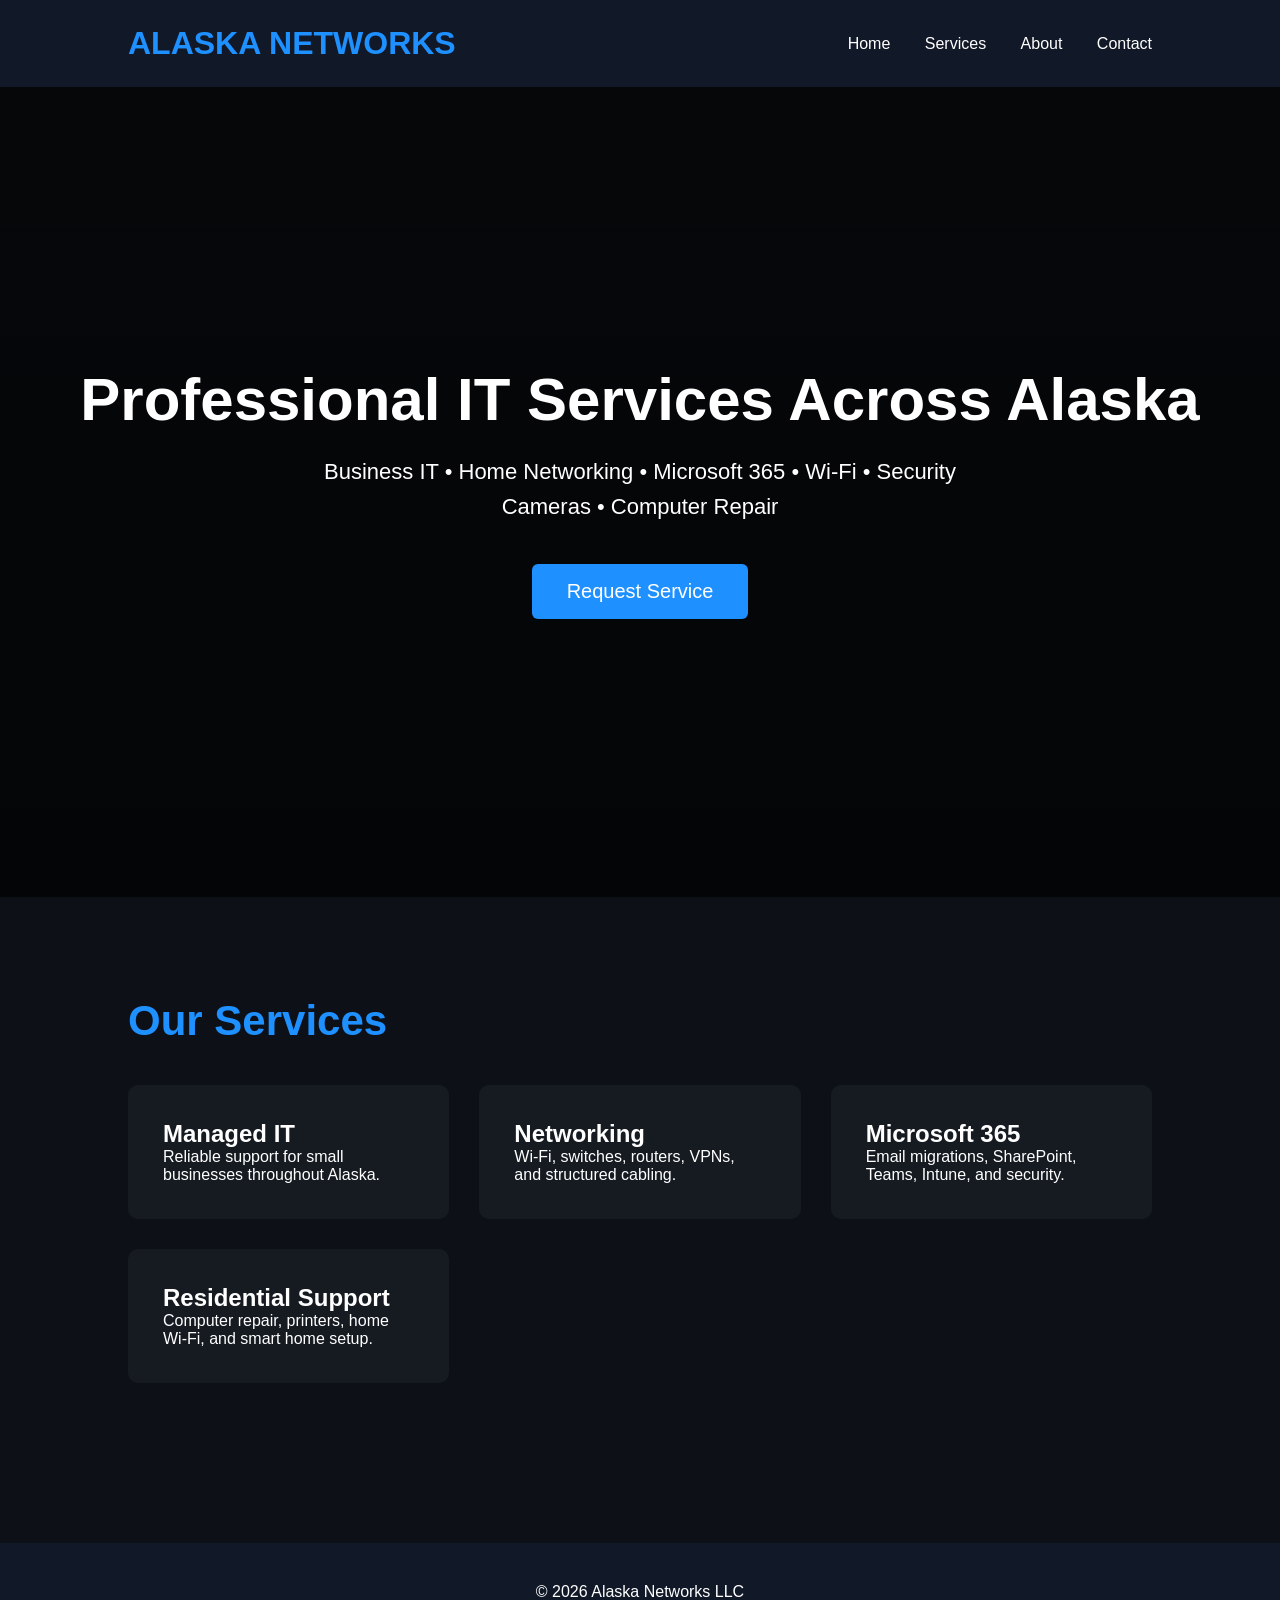
==== index.html @ e4cc3d6c "Create index.html" ====
<!DOCTYPE html>
<html lang="en">
<head>
    <meta charset="UTF-8">
    <meta name="viewport" content="width=device-width, initial-scale=1.0">
    <title>Alaska Networks</title>

    <style>
        *{
            margin:0;
            padding:0;
            box-sizing:border-box;
            font-family:Arial, Helvetica, sans-serif;
        }

        body{
            background:#0d1117;
            color:white;
        }

        header{
            display:flex;
            justify-content:space-between;
            align-items:center;
            padding:25px 10%;
            background:#111827;
            position:sticky;
            top:0;
        }

        header h1{
            color:#1e90ff;
        }

        nav a{
            color:white;
            text-decoration:none;
            margin-left:30px;
            transition:.3s;
        }

        nav a:hover{
            color:#1e90ff;
        }

        .hero{
            height:90vh;
            display:flex;
            justify-content:center;
            align-items:center;
            text-align:center;
            padding:20px;
            background:linear-gradient(rgba(0,0,0,.6),rgba(0,0,0,.7)),
            url('https://images.unsplash.com/photo-1517821099601-84f3d9e46b0c?auto=format&fit=crop&w=1800&q=80');
            background-size:cover;
            background-position:center;
        }

        .hero h2{
            font-size:60px;
            margin-bottom:20px;
        }

        .hero p{
            font-size:22px;
            max-width:700px;
            margin:auto;
            line-height:1.6;
        }

        .btn{
            display:inline-block;
            margin-top:40px;
            background:#1e90ff;
            color:white;
            padding:16px 35px;
            text-decoration:none;
            border-radius:6px;
            font-size:20px;
        }

        section{
            padding:100px 10%;
        }

        h3{
            font-size:42px;
            margin-bottom:40px;
            color:#1e90ff;
        }

        .services{
            display:grid;
            grid-template-columns:repeat(auto-fit,minmax(250px,1fr));
            gap:30px;
        }

        .card{
            background:#161b22;
            padding:35px;
            border-radius:10px;
            transition:.3s;
        }

        .card:hover{
            transform:translateY(-8px);
        }

        footer{
            text-align:center;
            padding:40px;
            background:#111827;
            margin-top:60px;
        }
    </style>
</head>

<body>

<header>

<h1>ALASKA NETWORKS</h1>

<nav>
<a href="#">Home</a>
<a href="#">Services</a>
<a href="#">About</a>
<a href="#">Contact</a>
</nav>

</header>

<section class="hero">

<div>

<h2>Professional IT Services Across Alaska</h2>

<p>
Business IT • Home Networking • Microsoft 365 • Wi-Fi • Security Cameras • Computer Repair
</p>

<a class="btn" href="#">Request Service</a>

</div>

</section>

<section>

<h3>Our Services</h3>

<div class="services">

<div class="card">
<h2>Managed IT</h2>
<p>Reliable support for small businesses throughout Alaska.</p>
</div>

<div class="card">
<h2>Networking</h2>
<p>Wi-Fi, switches, routers, VPNs, and structured cabling.</p>
</div>

<div class="card">
<h2>Microsoft 365</h2>
<p>Email migrations, SharePoint, Teams, Intune, and security.</p>
</div>

<div class="card">
<h2>Residential Support</h2>
<p>Computer repair, printers, home Wi-Fi, and smart home setup.</p>
</div>

</div>

</section>

<footer>

© 2026 Alaska Networks LLC

</footer>

</body>
</html>
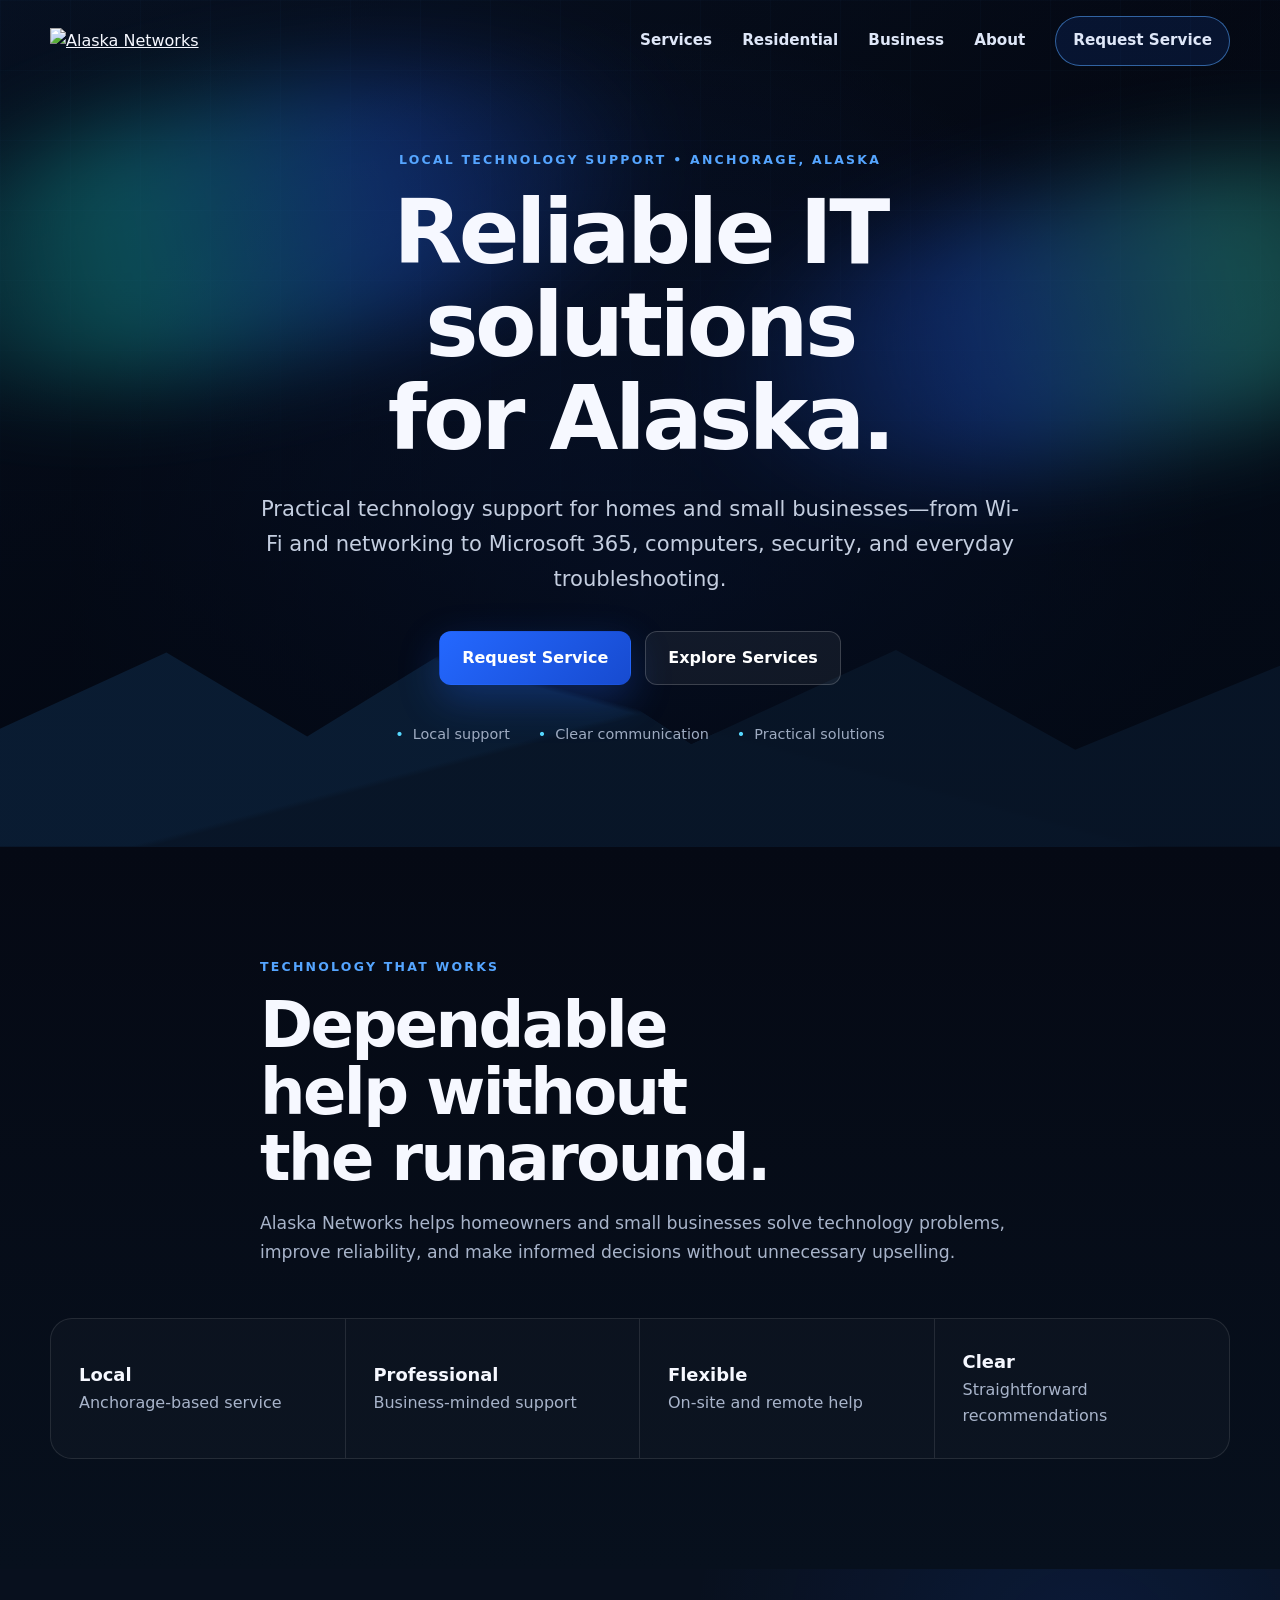
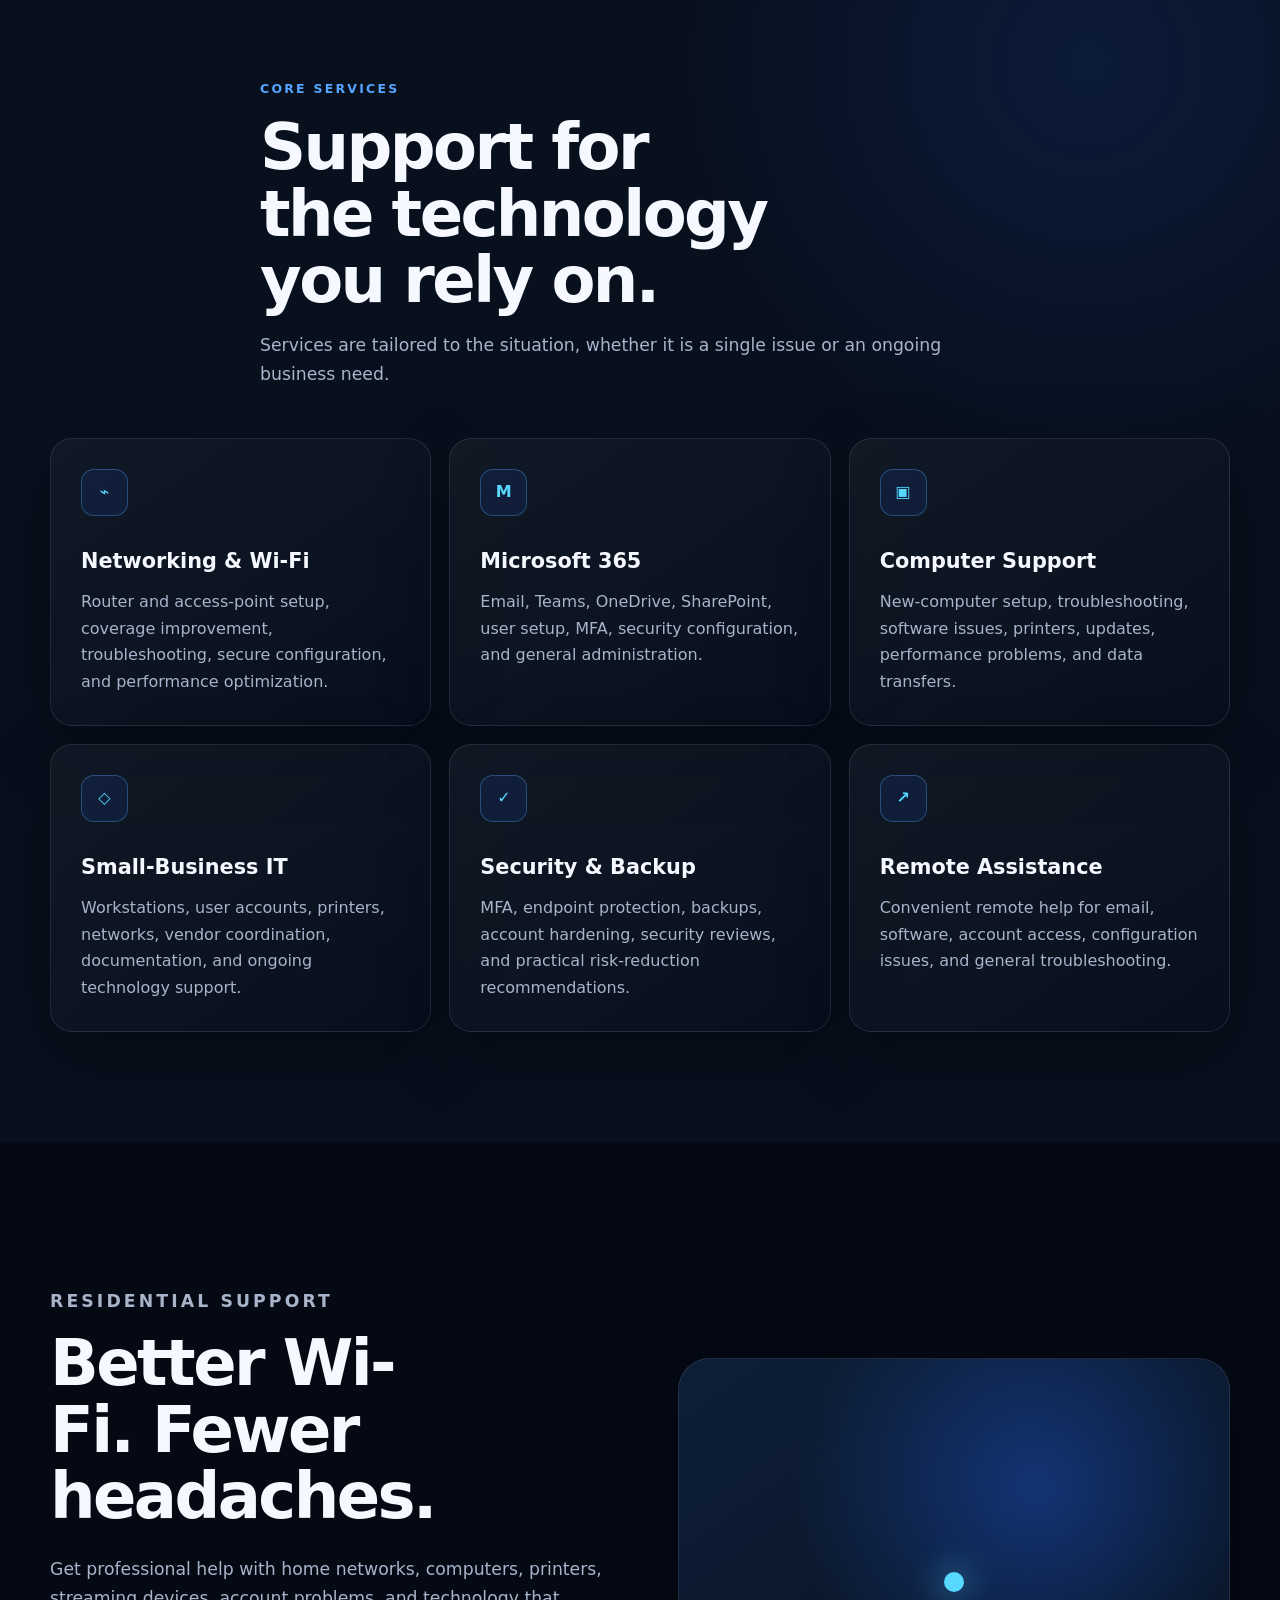
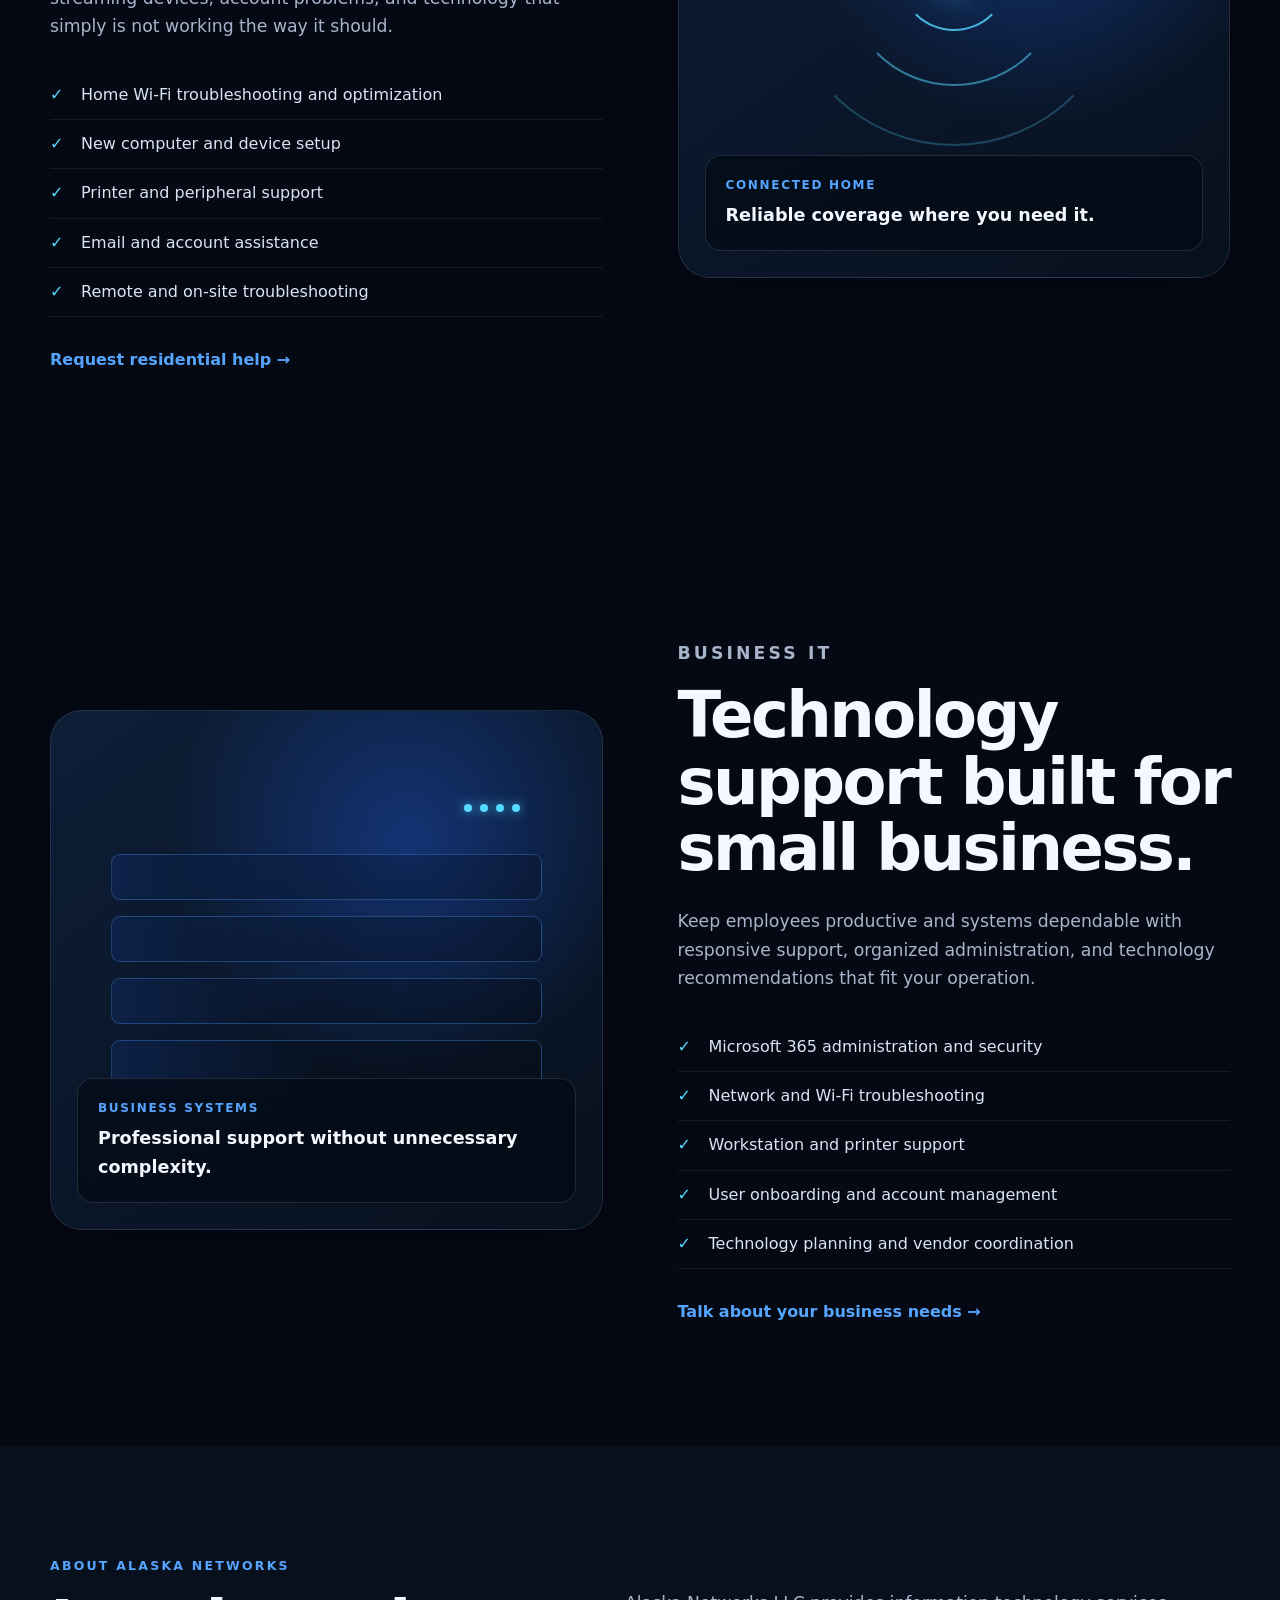
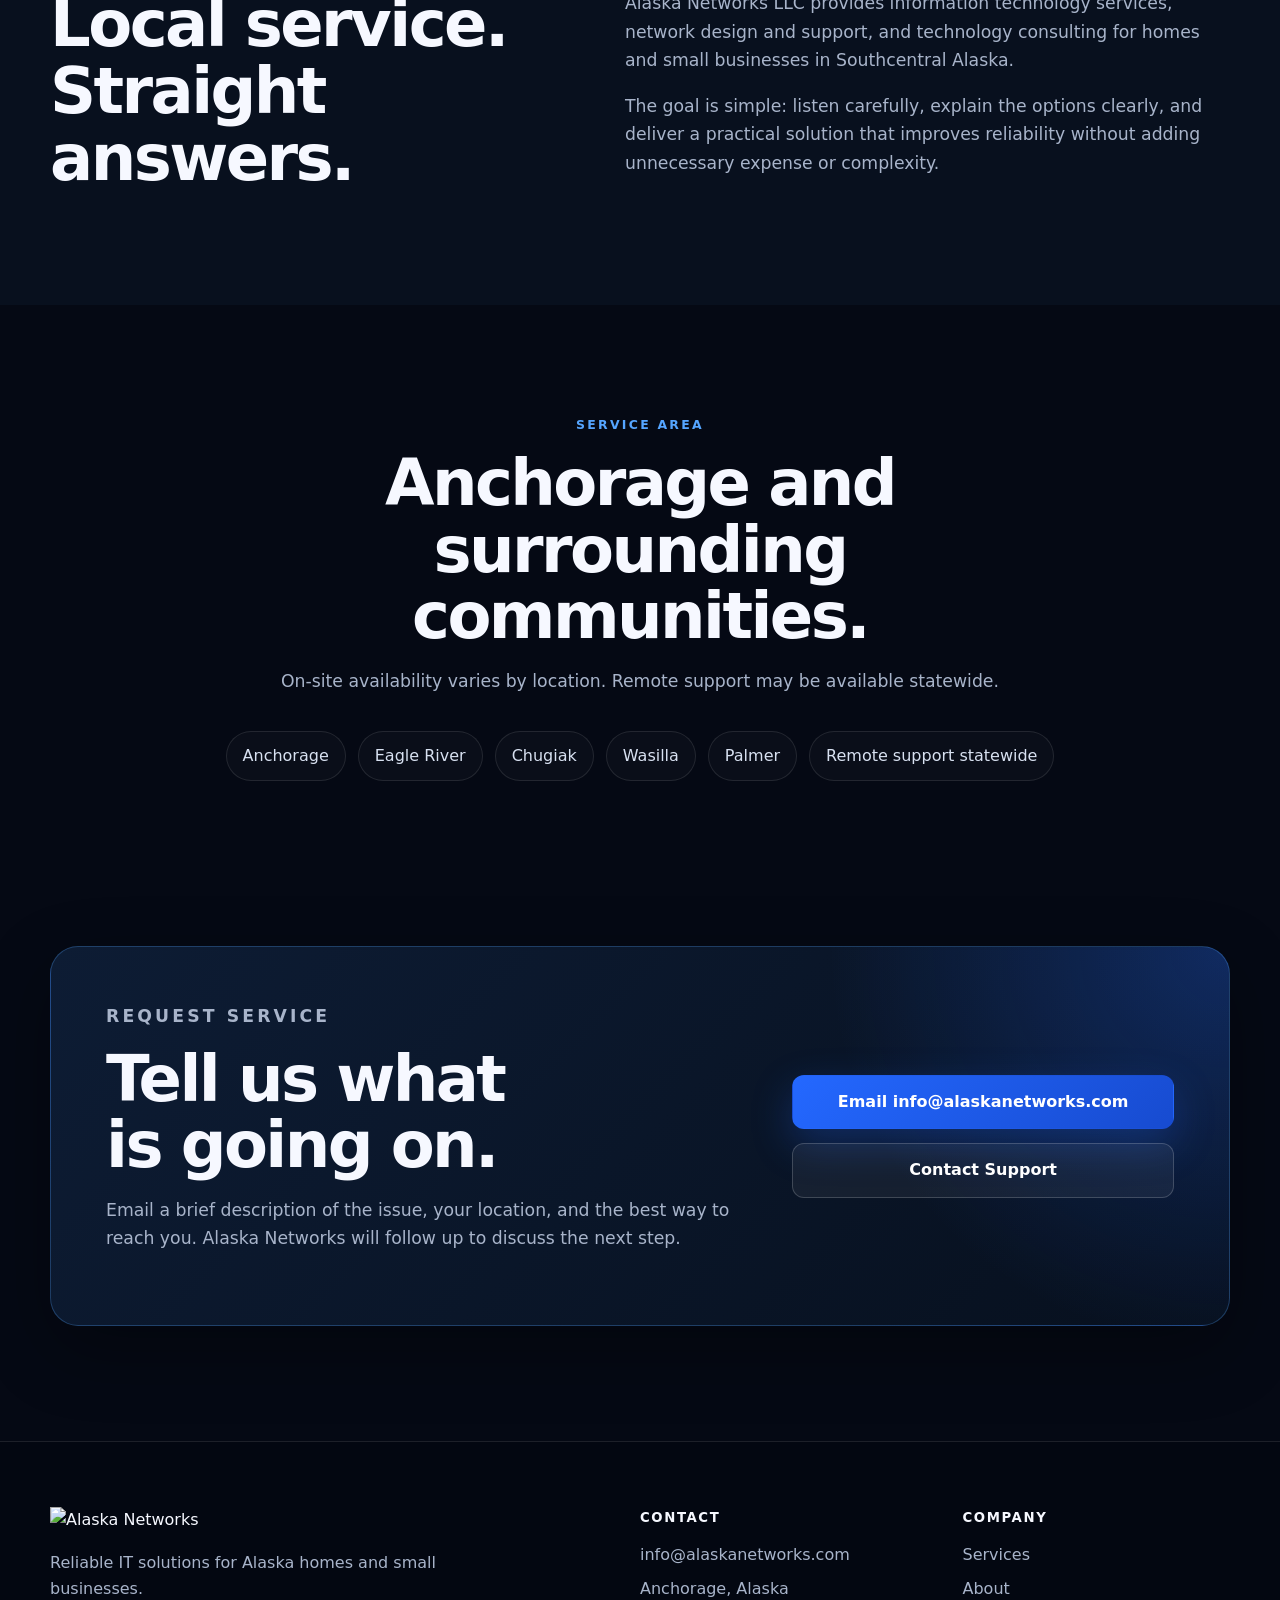
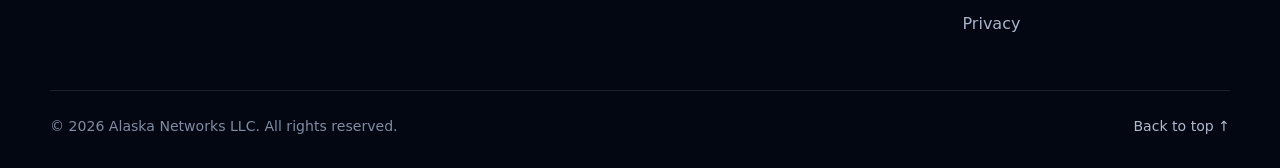
==== commit 58c51026: "Add files via upload" ====
--- a/index.html
+++ b/index.html
@@ -1,186 +1,310 @@
 <!DOCTYPE html>
 <html lang="en">
 <head>
-    <meta charset="UTF-8">
-    <meta name="viewport" content="width=device-width, initial-scale=1.0">
-    <title>Alaska Networks</title>
-
-    <style>
-        *{
-            margin:0;
-            padding:0;
-            box-sizing:border-box;
-            font-family:Arial, Helvetica, sans-serif;
-        }
-
-        body{
-            background:#0d1117;
-            color:white;
-        }
-
-        header{
-            display:flex;
-            justify-content:space-between;
-            align-items:center;
-            padding:25px 10%;
-            background:#111827;
-            position:sticky;
-            top:0;
-        }
-
-        header h1{
-            color:#1e90ff;
-        }
-
-        nav a{
-            color:white;
-            text-decoration:none;
-            margin-left:30px;
-            transition:.3s;
-        }
-
-        nav a:hover{
-            color:#1e90ff;
-        }
-
-        .hero{
-            height:90vh;
-            display:flex;
-            justify-content:center;
-            align-items:center;
-            text-align:center;
-            padding:20px;
-            background:linear-gradient(rgba(0,0,0,.6),rgba(0,0,0,.7)),
-            url('https://images.unsplash.com/photo-1517821099601-84f3d9e46b0c?auto=format&fit=crop&w=1800&q=80');
-            background-size:cover;
-            background-position:center;
-        }
-
-        .hero h2{
-            font-size:60px;
-            margin-bottom:20px;
-        }
-
-        .hero p{
-            font-size:22px;
-            max-width:700px;
-            margin:auto;
-            line-height:1.6;
-        }
-
-        .btn{
-            display:inline-block;
-            margin-top:40px;
-            background:#1e90ff;
-            color:white;
-            padding:16px 35px;
-            text-decoration:none;
-            border-radius:6px;
-            font-size:20px;
-        }
-
-        section{
-            padding:100px 10%;
-        }
-
-        h3{
-            font-size:42px;
-            margin-bottom:40px;
-            color:#1e90ff;
-        }
-
-        .services{
-            display:grid;
-            grid-template-columns:repeat(auto-fit,minmax(250px,1fr));
-            gap:30px;
-        }
-
-        .card{
-            background:#161b22;
-            padding:35px;
-            border-radius:10px;
-            transition:.3s;
-        }
-
-        .card:hover{
-            transform:translateY(-8px);
-        }
-
-        footer{
-            text-align:center;
-            padding:40px;
-            background:#111827;
-            margin-top:60px;
-        }
-    </style>
+  <meta charset="UTF-8" />
+  <meta name="viewport" content="width=device-width, initial-scale=1.0" />
+  <meta name="description" content="Alaska Networks provides dependable IT support, Microsoft 365 assistance, networking, Wi-Fi optimization, computer support, and technology consulting in Anchorage and surrounding communities." />
+  <meta name="theme-color" content="#07101f" />
+
+  <meta property="og:title" content="Alaska Networks | Reliable IT Solutions for Alaska" />
+  <meta property="og:description" content="Professional IT support for homes and small businesses in Anchorage and surrounding communities." />
+  <meta property="og:type" content="website" />
+  <meta property="og:url" content="https://alaskanetworks.com/" />
+  <meta property="og:image" content="https://alaskanetworks.com/assets/alaska-networks-logo.png" />
+
+  <title>Alaska Networks | Reliable IT Solutions for Alaska</title>
+
+  <link rel="icon" href="assets/alaska-networks-logo.png" />
+  <link rel="stylesheet" href="styles.css" />
+  <script defer src="script.js"></script>
+
+  <script type="application/ld+json">
+  {
+    "@context": "https://schema.org",
+    "@type": "ProfessionalService",
+    "name": "Alaska Networks LLC",
+    "url": "https://alaskanetworks.com",
+    "email": "info@alaskanetworks.com",
+    "areaServed": [
+      "Anchorage, Alaska",
+      "Eagle River, Alaska",
+      "Chugiak, Alaska",
+      "Wasilla, Alaska",
+      "Palmer, Alaska"
+    ],
+    "description": "Information technology services, network design and support, Microsoft 365 assistance, computer support, and technology consulting."
+  }
+  </script>
 </head>
 
 <body>
-
-<header>
-
-<h1>ALASKA NETWORKS</h1>
-
-<nav>
-<a href="#">Home</a>
-<a href="#">Services</a>
-<a href="#">About</a>
-<a href="#">Contact</a>
-</nav>
-
-</header>
-
-<section class="hero">
-
-<div>
-
-<h2>Professional IT Services Across Alaska</h2>
-
-<p>
-Business IT • Home Networking • Microsoft 365 • Wi-Fi • Security Cameras • Computer Repair
-</p>
-
-<a class="btn" href="#">Request Service</a>
-
-</div>
-
-</section>
-
-<section>
-
-<h3>Our Services</h3>
-
-<div class="services">
-
-<div class="card">
-<h2>Managed IT</h2>
-<p>Reliable support for small businesses throughout Alaska.</p>
-</div>
-
-<div class="card">
-<h2>Networking</h2>
-<p>Wi-Fi, switches, routers, VPNs, and structured cabling.</p>
-</div>
-
-<div class="card">
-<h2>Microsoft 365</h2>
-<p>Email migrations, SharePoint, Teams, Intune, and security.</p>
-</div>
-
-<div class="card">
-<h2>Residential Support</h2>
-<p>Computer repair, printers, home Wi-Fi, and smart home setup.</p>
-</div>
-
-</div>
-
-</section>
-
-<footer>
-
-© 2026 Alaska Networks LLC
-
-</footer>
-
+  <a class="skip-link" href="#main-content">Skip to content</a>
+
+  <header class="site-header" id="top">
+    <div class="nav-wrap">
+      <a class="brand" href="#top" aria-label="Alaska Networks home">
+        <img src="assets/alaska-networks-logo.png" alt="Alaska Networks" />
+      </a>
+
+      <button class="menu-toggle" type="button" aria-label="Open navigation" aria-expanded="false">
+        <span></span><span></span><span></span>
+      </button>
+
+      <nav class="site-nav" aria-label="Main navigation">
+        <a href="#services">Services</a>
+        <a href="#residential">Residential</a>
+        <a href="#business">Business</a>
+        <a href="#about">About</a>
+        <a class="nav-cta" href="#contact">Request Service</a>
+      </nav>
+    </div>
+  </header>
+
+  <main id="main-content">
+    <section class="hero" aria-labelledby="hero-title">
+      <div class="aurora aurora-one"></div>
+      <div class="aurora aurora-two"></div>
+      <div class="network-grid" aria-hidden="true"></div>
+
+      <div class="hero-content reveal">
+        <p class="eyebrow">Local technology support • Anchorage, Alaska</p>
+        <h1 id="hero-title">Reliable IT solutions for Alaska.</h1>
+        <p class="hero-copy">
+          Practical technology support for homes and small businesses—from Wi-Fi and networking
+          to Microsoft 365, computers, security, and everyday troubleshooting.
+        </p>
+
+        <div class="hero-actions">
+          <a class="button button-primary" href="#contact">Request Service</a>
+          <a class="button button-secondary" href="#services">Explore Services</a>
+        </div>
+
+        <div class="trust-row" aria-label="Service highlights">
+          <span>Local support</span>
+          <span>Clear communication</span>
+          <span>Practical solutions</span>
+        </div>
+      </div>
+    </section>
+
+    <section class="section intro-section">
+      <div class="section-heading reveal">
+        <p class="eyebrow">Technology that works</p>
+        <h2>Dependable help without the runaround.</h2>
+        <p>
+          Alaska Networks helps homeowners and small businesses solve technology problems,
+          improve reliability, and make informed decisions without unnecessary upselling.
+        </p>
+      </div>
+
+      <div class="feature-strip reveal">
+        <article>
+          <strong>Local</strong>
+          <span>Anchorage-based service</span>
+        </article>
+        <article>
+          <strong>Professional</strong>
+          <span>Business-minded support</span>
+        </article>
+        <article>
+          <strong>Flexible</strong>
+          <span>On-site and remote help</span>
+        </article>
+        <article>
+          <strong>Clear</strong>
+          <span>Straightforward recommendations</span>
+        </article>
+      </div>
+    </section>
+
+    <section class="section section-dark" id="services">
+      <div class="section-heading reveal">
+        <p class="eyebrow">Core services</p>
+        <h2>Support for the technology you rely on.</h2>
+        <p>Services are tailored to the situation, whether it is a single issue or an ongoing business need.</p>
+      </div>
+
+      <div class="service-grid">
+        <article class="service-card reveal">
+          <div class="service-icon" aria-hidden="true">⌁</div>
+          <h3>Networking & Wi-Fi</h3>
+          <p>Router and access-point setup, coverage improvement, troubleshooting, secure configuration, and performance optimization.</p>
+        </article>
+
+        <article class="service-card reveal">
+          <div class="service-icon" aria-hidden="true">M</div>
+          <h3>Microsoft 365</h3>
+          <p>Email, Teams, OneDrive, SharePoint, user setup, MFA, security configuration, and general administration.</p>
+        </article>
+
+        <article class="service-card reveal">
+          <div class="service-icon" aria-hidden="true">▣</div>
+          <h3>Computer Support</h3>
+          <p>New-computer setup, troubleshooting, software issues, printers, updates, performance problems, and data transfers.</p>
+        </article>
+
+        <article class="service-card reveal">
+          <div class="service-icon" aria-hidden="true">◇</div>
+          <h3>Small-Business IT</h3>
+          <p>Workstations, user accounts, printers, networks, vendor coordination, documentation, and ongoing technology support.</p>
+        </article>
+
+        <article class="service-card reveal">
+          <div class="service-icon" aria-hidden="true">✓</div>
+          <h3>Security & Backup</h3>
+          <p>MFA, endpoint protection, backups, account hardening, security reviews, and practical risk-reduction recommendations.</p>
+        </article>
+
+        <article class="service-card reveal">
+          <div class="service-icon" aria-hidden="true">↗</div>
+          <h3>Remote Assistance</h3>
+          <p>Convenient remote help for email, software, account access, configuration issues, and general troubleshooting.</p>
+        </article>
+      </div>
+    </section>
+
+    <section class="split-section" id="residential">
+      <div class="split-copy reveal">
+        <p class="eyebrow">Residential support</p>
+        <h2>Better Wi-Fi. Fewer headaches.</h2>
+        <p>
+          Get professional help with home networks, computers, printers, streaming devices,
+          account problems, and technology that simply is not working the way it should.
+        </p>
+        <ul class="check-list">
+          <li>Home Wi-Fi troubleshooting and optimization</li>
+          <li>New computer and device setup</li>
+          <li>Printer and peripheral support</li>
+          <li>Email and account assistance</li>
+          <li>Remote and on-site troubleshooting</li>
+        </ul>
+        <a class="text-link" href="#contact">Request residential help →</a>
+      </div>
+
+      <div class="visual-panel residential-visual reveal" aria-hidden="true">
+        <div class="signal signal-one"></div>
+        <div class="signal signal-two"></div>
+        <div class="signal signal-three"></div>
+        <div class="visual-label">
+          <span>Connected home</span>
+          <strong>Reliable coverage where you need it.</strong>
+        </div>
+      </div>
+    </section>
+
+    <section class="split-section split-reverse" id="business">
+      <div class="split-copy reveal">
+        <p class="eyebrow">Business IT</p>
+        <h2>Technology support built for small business.</h2>
+        <p>
+          Keep employees productive and systems dependable with responsive support,
+          organized administration, and technology recommendations that fit your operation.
+        </p>
+        <ul class="check-list">
+          <li>Microsoft 365 administration and security</li>
+          <li>Network and Wi-Fi troubleshooting</li>
+          <li>Workstation and printer support</li>
+          <li>User onboarding and account management</li>
+          <li>Technology planning and vendor coordination</li>
+        </ul>
+        <a class="text-link" href="#contact">Talk about your business needs →</a>
+      </div>
+
+      <div class="visual-panel business-visual reveal" aria-hidden="true">
+        <div class="rack-line"></div>
+        <div class="rack-line"></div>
+        <div class="rack-line"></div>
+        <div class="rack-line"></div>
+        <div class="status-dots">
+          <span></span><span></span><span></span><span></span>
+        </div>
+        <div class="visual-label">
+          <span>Business systems</span>
+          <strong>Professional support without unnecessary complexity.</strong>
+        </div>
+      </div>
+    </section>
+
+    <section class="section about-section" id="about">
+      <div class="about-grid">
+        <div class="section-heading reveal">
+          <p class="eyebrow">About Alaska Networks</p>
+          <h2>Local service. Straight answers.</h2>
+        </div>
+        <div class="about-copy reveal">
+          <p>
+            Alaska Networks LLC provides information technology services, network design and support,
+            and technology consulting for homes and small businesses in Southcentral Alaska.
+          </p>
+          <p>
+            The goal is simple: listen carefully, explain the options clearly, and deliver a practical
+            solution that improves reliability without adding unnecessary expense or complexity.
+          </p>
+        </div>
+      </div>
+    </section>
+
+    <section class="section service-area-section">
+      <div class="section-heading reveal">
+        <p class="eyebrow">Service area</p>
+        <h2>Anchorage and surrounding communities.</h2>
+        <p>On-site availability varies by location. Remote support may be available statewide.</p>
+      </div>
+
+      <div class="area-list reveal">
+        <span>Anchorage</span>
+        <span>Eagle River</span>
+        <span>Chugiak</span>
+        <span>Wasilla</span>
+        <span>Palmer</span>
+        <span>Remote support statewide</span>
+      </div>
+    </section>
+
+    <section class="contact-section" id="contact">
+      <div class="contact-card reveal">
+        <div>
+          <p class="eyebrow">Request service</p>
+          <h2>Tell us what is going on.</h2>
+          <p>
+            Email a brief description of the issue, your location, and the best way to reach you.
+            Alaska Networks will follow up to discuss the next step.
+          </p>
+        </div>
+
+        <div class="contact-actions">
+          <a class="button button-primary" href="mailto:info@alaskanetworks.com?subject=Service%20Request%20-%20Alaska%20Networks">Email info@alaskanetworks.com</a>
+          <a class="button button-secondary" href="mailto:support@alaskanetworks.com?subject=Support%20Request">Contact Support</a>
+        </div>
+      </div>
+    </section>
+  </main>
+
+  <footer class="site-footer">
+    <div class="footer-grid">
+      <div>
+        <img src="assets/alaska-networks-logo.png" alt="Alaska Networks" />
+        <p>Reliable IT solutions for Alaska homes and small businesses.</p>
+      </div>
+
+      <div>
+        <h3>Contact</h3>
+        <a href="mailto:info@alaskanetworks.com">info@alaskanetworks.com</a>
+        <span>Anchorage, Alaska</span>
+      </div>
+
+      <div>
+        <h3>Company</h3>
+        <a href="#services">Services</a>
+        <a href="#about">About</a>
+        <a href="privacy.html">Privacy</a>
+      </div>
+    </div>
+
+    <div class="footer-bottom">
+      <span>© <span id="year"></span> Alaska Networks LLC. All rights reserved.</span>
+      <a href="#top">Back to top ↑</a>
+    </div>
+  </footer>
 </body>
 </html>
--- a/styles.css
+++ b/styles.css
@@ -0,0 +1,830 @@
+:root {
+  --bg: #050914;
+  --bg-soft: #08101f;
+  --panel: rgba(14, 27, 49, 0.76);
+  --panel-solid: #0d1a30;
+  --text: #f6f8ff;
+  --muted: #a8b4ca;
+  --line: rgba(255, 255, 255, 0.10);
+  --blue: #2468ff;
+  --blue-bright: #55a5ff;
+  --cyan: #56d8ff;
+  --max: 1180px;
+  --radius: 22px;
+  --shadow: 0 24px 70px rgba(0, 0, 0, 0.32);
+}
+
+* {
+  box-sizing: border-box;
+}
+
+html {
+  scroll-behavior: smooth;
+}
+
+body {
+  margin: 0;
+  color: var(--text);
+  background:
+    radial-gradient(circle at 20% 0%, rgba(36, 104, 255, .10), transparent 32rem),
+    var(--bg);
+  font-family: Inter, ui-sans-serif, system-ui, -apple-system, BlinkMacSystemFont, "Segoe UI", sans-serif;
+  line-height: 1.65;
+}
+
+img {
+  max-width: 100%;
+}
+
+a {
+  color: inherit;
+}
+
+button,
+a {
+  -webkit-tap-highlight-color: transparent;
+}
+
+.skip-link {
+  position: fixed;
+  top: -100px;
+  left: 20px;
+  z-index: 9999;
+  padding: 12px 16px;
+  background: white;
+  color: black;
+  border-radius: 8px;
+}
+
+.skip-link:focus {
+  top: 20px;
+}
+
+.site-header {
+  position: fixed;
+  inset: 0 0 auto 0;
+  z-index: 1000;
+  border-bottom: 1px solid transparent;
+  transition: background .25s ease, border-color .25s ease, backdrop-filter .25s ease;
+}
+
+.site-header.scrolled {
+  background: rgba(4, 9, 20, .82);
+  border-color: var(--line);
+  backdrop-filter: blur(18px);
+}
+
+.nav-wrap {
+  width: min(var(--max), calc(100% - 36px));
+  min-height: 82px;
+  margin: 0 auto;
+  display: flex;
+  align-items: center;
+  justify-content: space-between;
+}
+
+.brand {
+  display: inline-flex;
+  align-items: center;
+}
+
+.brand img {
+  display: block;
+  width: 190px;
+  max-height: 58px;
+  object-fit: contain;
+  object-position: left center;
+}
+
+.site-nav {
+  display: flex;
+  align-items: center;
+  gap: 30px;
+}
+
+.site-nav a {
+  color: #dfe7f8;
+  text-decoration: none;
+  font-size: .95rem;
+  font-weight: 650;
+}
+
+.site-nav a:hover {
+  color: white;
+}
+
+.nav-cta {
+  padding: 11px 17px;
+  border: 1px solid rgba(85, 165, 255, .55);
+  border-radius: 999px;
+  background: rgba(36, 104, 255, .12);
+}
+
+.menu-toggle {
+  display: none;
+  width: 44px;
+  height: 44px;
+  padding: 10px;
+  background: transparent;
+  border: 1px solid var(--line);
+  border-radius: 10px;
+}
+
+.menu-toggle span {
+  display: block;
+  height: 2px;
+  margin: 5px 0;
+  background: white;
+}
+
+.hero {
+  position: relative;
+  min-height: 810px;
+  display: grid;
+  place-items: center;
+  overflow: hidden;
+  padding: 150px 22px 100px;
+  isolation: isolate;
+  background:
+    linear-gradient(to bottom, rgba(3, 8, 19, .30), rgba(3, 8, 19, .95)),
+    radial-gradient(circle at 50% 70%, rgba(36, 104, 255, .22), transparent 36rem),
+    linear-gradient(140deg, #081427 0%, #050914 55%, #061424 100%);
+}
+
+.hero::after {
+  content: "";
+  position: absolute;
+  inset: auto 0 0;
+  height: 31%;
+  z-index: -1;
+  background:
+    linear-gradient(165deg, transparent 49%, rgba(8, 21, 39, .94) 50%),
+    linear-gradient(195deg, transparent 49%, rgba(10, 29, 52, .92) 50%);
+  clip-path: polygon(0 55%, 13% 26%, 24% 58%, 39% 13%, 54% 61%, 70% 25%, 84% 63%, 100% 31%, 100% 100%, 0 100%);
+}
+
+.aurora {
+  position: absolute;
+  z-index: -2;
+  width: 850px;
+  height: 270px;
+  border-radius: 50%;
+  filter: blur(45px);
+  opacity: .32;
+  transform: rotate(-12deg);
+  animation: drift 10s ease-in-out infinite alternate;
+}
+
+.aurora-one {
+  top: 90px;
+  left: -170px;
+  background: linear-gradient(90deg, transparent, #1ad8d1, #2468ff, transparent);
+}
+
+.aurora-two {
+  top: 180px;
+  right: -260px;
+  background: linear-gradient(90deg, transparent, #2468ff, #3de0c2, transparent);
+  animation-delay: -4s;
+}
+
+.network-grid {
+  position: absolute;
+  inset: 0;
+  z-index: -3;
+  opacity: .18;
+  background-image:
+    linear-gradient(rgba(85, 165, 255, .18) 1px, transparent 1px),
+    linear-gradient(90deg, rgba(85, 165, 255, .18) 1px, transparent 1px);
+  background-size: 70px 70px;
+  mask-image: linear-gradient(to bottom, rgba(0,0,0,.7), transparent 82%);
+}
+
+.hero-content {
+  width: min(920px, 100%);
+  text-align: center;
+}
+
+.eyebrow {
+  margin: 0 0 15px;
+  color: var(--blue-bright);
+  font-size: .78rem;
+  font-weight: 850;
+  letter-spacing: .18em;
+  text-transform: uppercase;
+}
+
+.hero h1,
+.section h2,
+.split-copy h2,
+.contact-card h2 {
+  margin: 0;
+  letter-spacing: -.04em;
+  line-height: 1.04;
+}
+
+.hero h1 {
+  font-size: clamp(3.2rem, 7vw, 6.7rem);
+  text-wrap: balance;
+}
+
+.hero-copy {
+  max-width: 760px;
+  margin: 27px auto 0;
+  color: #c4cee0;
+  font-size: clamp(1.08rem, 2vw, 1.32rem);
+}
+
+.hero-actions,
+.contact-actions {
+  display: flex;
+  flex-wrap: wrap;
+  justify-content: center;
+  gap: 14px;
+  margin-top: 34px;
+}
+
+.button {
+  display: inline-flex;
+  min-height: 52px;
+  align-items: center;
+  justify-content: center;
+  padding: 13px 22px;
+  border: 1px solid transparent;
+  border-radius: 12px;
+  text-decoration: none;
+  font-weight: 800;
+  transition: transform .2s ease, border-color .2s ease, background .2s ease;
+}
+
+.button:hover {
+  transform: translateY(-2px);
+}
+
+.button-primary {
+  color: white;
+  background: linear-gradient(135deg, var(--blue), #174bd0);
+  box-shadow: 0 15px 40px rgba(36, 104, 255, .28);
+}
+
+.button-secondary {
+  color: white;
+  border-color: rgba(255, 255, 255, .18);
+  background: rgba(255, 255, 255, .055);
+}
+
+.trust-row {
+  display: flex;
+  flex-wrap: wrap;
+  justify-content: center;
+  gap: 13px 28px;
+  margin-top: 38px;
+  color: #9eabc1;
+  font-size: .9rem;
+}
+
+.trust-row span::before {
+  content: "•";
+  margin-right: 9px;
+  color: var(--cyan);
+}
+
+.section {
+  padding: 110px 22px;
+}
+
+.section > * {
+  width: min(var(--max), 100%);
+  margin-left: auto;
+  margin-right: auto;
+}
+
+.section-heading {
+  max-width: 760px;
+}
+
+.section-heading h2,
+.split-copy h2,
+.contact-card h2 {
+  font-size: clamp(2.25rem, 5vw, 4.35rem);
+  text-wrap: balance;
+}
+
+.section-heading > p:last-child,
+.split-copy > p,
+.about-copy p,
+.contact-card p {
+  color: var(--muted);
+  font-size: 1.08rem;
+}
+
+.intro-section {
+  background: linear-gradient(to bottom, #050914, #07101d);
+}
+
+.feature-strip {
+  display: grid;
+  grid-template-columns: repeat(4, 1fr);
+  margin-top: 52px;
+  overflow: hidden;
+  border: 1px solid var(--line);
+  border-radius: var(--radius);
+  background: rgba(255, 255, 255, .025);
+}
+
+.feature-strip article {
+  min-height: 130px;
+  padding: 28px;
+  display: flex;
+  flex-direction: column;
+  justify-content: center;
+  border-right: 1px solid var(--line);
+}
+
+.feature-strip article:last-child {
+  border-right: 0;
+}
+
+.feature-strip strong {
+  font-size: 1.12rem;
+}
+
+.feature-strip span {
+  color: var(--muted);
+}
+
+.section-dark {
+  background:
+    radial-gradient(circle at 85% 8%, rgba(36, 104, 255, .12), transparent 25rem),
+    #08101e;
+}
+
+.service-grid {
+  display: grid;
+  grid-template-columns: repeat(3, 1fr);
+  gap: 18px;
+  margin-top: 50px;
+}
+
+.service-card {
+  min-height: 275px;
+  padding: 30px;
+  border: 1px solid var(--line);
+  border-radius: var(--radius);
+  background:
+    linear-gradient(145deg, rgba(255,255,255,.045), transparent),
+    rgba(7, 15, 29, .72);
+  box-shadow: var(--shadow);
+  transition: transform .25s ease, border-color .25s ease;
+}
+
+.service-card:hover {
+  transform: translateY(-6px);
+  border-color: rgba(85, 165, 255, .45);
+}
+
+.service-icon {
+  width: 47px;
+  height: 47px;
+  display: grid;
+  place-items: center;
+  margin-bottom: 28px;
+  border: 1px solid rgba(85, 165, 255, .35);
+  border-radius: 13px;
+  color: var(--cyan);
+  background: rgba(36, 104, 255, .10);
+  font-weight: 900;
+}
+
+.service-card h3 {
+  margin: 0 0 11px;
+  font-size: 1.3rem;
+}
+
+.service-card p {
+  margin: 0;
+  color: var(--muted);
+}
+
+.split-section {
+  width: min(var(--max), calc(100% - 44px));
+  margin: 0 auto;
+  padding: 120px 0;
+  display: grid;
+  grid-template-columns: 1fr 1fr;
+  gap: 75px;
+  align-items: center;
+}
+
+.split-reverse .split-copy {
+  order: 2;
+}
+
+.split-copy > p {
+  margin-top: 25px;
+}
+
+.check-list {
+  padding: 0;
+  margin: 30px 0;
+  list-style: none;
+}
+
+.check-list li {
+  position: relative;
+  padding: 11px 0 11px 31px;
+  color: #dbe4f3;
+  border-bottom: 1px solid rgba(255,255,255,.07);
+}
+
+.check-list li::before {
+  content: "✓";
+  position: absolute;
+  left: 0;
+  color: var(--cyan);
+  font-weight: 900;
+}
+
+.text-link {
+  color: var(--blue-bright);
+  font-weight: 800;
+  text-decoration: none;
+}
+
+.visual-panel {
+  position: relative;
+  min-height: 520px;
+  overflow: hidden;
+  border: 1px solid var(--line);
+  border-radius: 32px;
+  background:
+    radial-gradient(circle at 65% 25%, rgba(36, 104, 255, .34), transparent 15rem),
+    linear-gradient(145deg, #0d1e37, #07101d);
+  box-shadow: var(--shadow);
+}
+
+.visual-label {
+  position: absolute;
+  inset: auto 26px 26px;
+  padding: 20px;
+  border: 1px solid rgba(255,255,255,.12);
+  border-radius: 16px;
+  background: rgba(4, 10, 21, .72);
+  backdrop-filter: blur(14px);
+}
+
+.visual-label span {
+  display: block;
+  color: var(--blue-bright);
+  font-size: .75rem;
+  font-weight: 900;
+  letter-spacing: .14em;
+  text-transform: uppercase;
+}
+
+.visual-label strong {
+  display: block;
+  margin-top: 5px;
+  font-size: 1.1rem;
+}
+
+.signal {
+  position: absolute;
+  left: 50%;
+  top: 42%;
+  border: 2px solid rgba(86, 216, 255, .8);
+  border-color: rgba(86, 216, 255, .8) transparent transparent transparent;
+  border-radius: 50%;
+  transform: translate(-50%, -50%) rotate(180deg);
+}
+
+.signal-one { width: 110px; height: 110px; }
+.signal-two { width: 220px; height: 220px; opacity: .65; }
+.signal-three { width: 340px; height: 340px; opacity: .32; }
+
+.residential-visual::after {
+  content: "";
+  position: absolute;
+  left: 50%;
+  top: 43%;
+  width: 20px;
+  height: 20px;
+  border-radius: 50%;
+  background: var(--cyan);
+  box-shadow: 0 0 35px rgba(86, 216, 255, .9);
+  transform: translate(-50%, -50%);
+}
+
+.business-visual {
+  display: flex;
+  flex-direction: column;
+  justify-content: center;
+  gap: 16px;
+  padding: 60px;
+}
+
+.rack-line {
+  height: 46px;
+  border: 1px solid rgba(85, 165, 255, .30);
+  border-radius: 9px;
+  background:
+    linear-gradient(90deg, rgba(36,104,255,.16), transparent 50%),
+    rgba(0,0,0,.20);
+}
+
+.status-dots {
+  position: absolute;
+  top: 93px;
+  right: 82px;
+  display: flex;
+  gap: 8px;
+}
+
+.status-dots span {
+  width: 8px;
+  height: 8px;
+  border-radius: 50%;
+  background: var(--cyan);
+  box-shadow: 0 0 11px rgba(86, 216, 255, .8);
+}
+
+.about-section {
+  background: #08101e;
+}
+
+.about-grid {
+  display: grid;
+  grid-template-columns: .9fr 1.1fr;
+  gap: 80px;
+}
+
+.about-copy {
+  padding-top: 16px;
+}
+
+.service-area-section {
+  text-align: center;
+}
+
+.service-area-section .section-heading {
+  margin-left: auto;
+  margin-right: auto;
+}
+
+.area-list {
+  display: flex;
+  flex-wrap: wrap;
+  justify-content: center;
+  gap: 12px;
+  margin-top: 35px;
+}
+
+.area-list span {
+  padding: 11px 16px;
+  border: 1px solid var(--line);
+  border-radius: 999px;
+  color: #d8e1f1;
+  background: rgba(255,255,255,.025);
+}
+
+.contact-section {
+  padding: 55px 22px 115px;
+}
+
+.contact-card {
+  width: min(var(--max), 100%);
+  margin: 0 auto;
+  padding: 55px;
+  display: grid;
+  grid-template-columns: 1.25fr .75fr;
+  gap: 50px;
+  align-items: center;
+  border: 1px solid rgba(85, 165, 255, .28);
+  border-radius: 28px;
+  background:
+    radial-gradient(circle at 100% 0%, rgba(36, 104, 255, .28), transparent 25rem),
+    linear-gradient(135deg, #0d1c34, #07101e);
+  box-shadow: var(--shadow);
+}
+
+.contact-actions {
+  flex-direction: column;
+  margin-top: 0;
+}
+
+.site-footer {
+  padding: 65px 22px 30px;
+  border-top: 1px solid var(--line);
+  background: #030711;
+}
+
+.footer-grid,
+.footer-bottom {
+  width: min(var(--max), 100%);
+  margin: 0 auto;
+}
+
+.footer-grid {
+  display: grid;
+  grid-template-columns: 1.5fr .75fr .75fr;
+  gap: 55px;
+}
+
+.footer-grid img {
+  width: 220px;
+}
+
+.footer-grid p {
+  max-width: 390px;
+  color: var(--muted);
+}
+
+.footer-grid h3 {
+  margin: 0 0 13px;
+  font-size: .83rem;
+  letter-spacing: .12em;
+  text-transform: uppercase;
+}
+
+.footer-grid a,
+.footer-grid span {
+  display: block;
+  margin: 8px 0;
+  color: var(--muted);
+  text-decoration: none;
+}
+
+.footer-grid a:hover {
+  color: white;
+}
+
+.footer-bottom {
+  margin-top: 45px;
+  padding-top: 24px;
+  display: flex;
+  justify-content: space-between;
+  gap: 20px;
+  border-top: 1px solid var(--line);
+  color: #7f8ca3;
+  font-size: .88rem;
+}
+
+.footer-bottom a {
+  color: #aeb9cd;
+  text-decoration: none;
+}
+
+.reveal {
+  opacity: 0;
+  transform: translateY(24px);
+  transition: opacity .7s ease, transform .7s ease;
+}
+
+.reveal.visible {
+  opacity: 1;
+  transform: translateY(0);
+}
+
+@keyframes drift {
+  from { transform: translate3d(-20px, 0, 0) rotate(-12deg) scale(1); }
+  to { transform: translate3d(45px, 25px, 0) rotate(-7deg) scale(1.08); }
+}
+
+@media (prefers-reduced-motion: reduce) {
+  html { scroll-behavior: auto; }
+  *, *::before, *::after {
+    animation-duration: .01ms !important;
+    animation-iteration-count: 1 !important;
+    transition-duration: .01ms !important;
+  }
+  .reveal {
+    opacity: 1;
+    transform: none;
+  }
+}
+
+@media (max-width: 900px) {
+  .menu-toggle {
+    display: block;
+  }
+
+  .site-nav {
+    position: absolute;
+    top: 74px;
+    right: 18px;
+    width: min(310px, calc(100vw - 36px));
+    padding: 18px;
+    display: none;
+    flex-direction: column;
+    align-items: stretch;
+    gap: 4px;
+    border: 1px solid var(--line);
+    border-radius: 16px;
+    background: rgba(4, 9, 20, .96);
+    box-shadow: var(--shadow);
+  }
+
+  .site-nav.open {
+    display: flex;
+  }
+
+  .site-nav a {
+    padding: 11px 12px;
+  }
+
+  .feature-strip,
+  .service-grid,
+  .split-section,
+  .about-grid,
+  .contact-card,
+  .footer-grid {
+    grid-template-columns: 1fr;
+  }
+
+  .feature-strip {
+    grid-template-columns: 1fr 1fr;
+  }
+
+  .feature-strip article:nth-child(2) {
+    border-right: 0;
+  }
+
+  .feature-strip article:nth-child(-n+2) {
+    border-bottom: 1px solid var(--line);
+  }
+
+  .split-section {
+    gap: 42px;
+  }
+
+  .split-reverse .split-copy {
+    order: 0;
+  }
+
+  .visual-panel {
+    min-height: 420px;
+  }
+
+  .contact-card {
+    padding: 38px 25px;
+  }
+}
+
+@media (max-width: 600px) {
+  .brand img {
+    width: 150px;
+  }
+
+  .hero {
+    min-height: 750px;
+    padding-top: 125px;
+  }
+
+  .hero h1 {
+    font-size: clamp(3rem, 16vw, 4.8rem);
+  }
+
+  .hero-actions .button,
+  .contact-actions .button {
+    width: 100%;
+  }
+
+  .section {
+    padding: 82px 18px;
+  }
+
+  .feature-strip {
+    grid-template-columns: 1fr;
+  }
+
+  .feature-strip article,
+  .feature-strip article:nth-child(2) {
+    border-right: 0;
+    border-bottom: 1px solid var(--line);
+  }
+
+  .feature-strip article:last-child {
+    border-bottom: 0;
+  }
+
+  .service-grid {
+    gap: 14px;
+  }
+
+  .split-section {
+    width: min(100% - 36px, var(--max));
+    padding: 84px 0;
+  }
+
+  .visual-panel {
+    min-height: 365px;
+  }
+
+  .business-visual {
+    padding: 35px;
+  }
+
+  .footer-bottom {
+    flex-direction: column;
+  }
+}
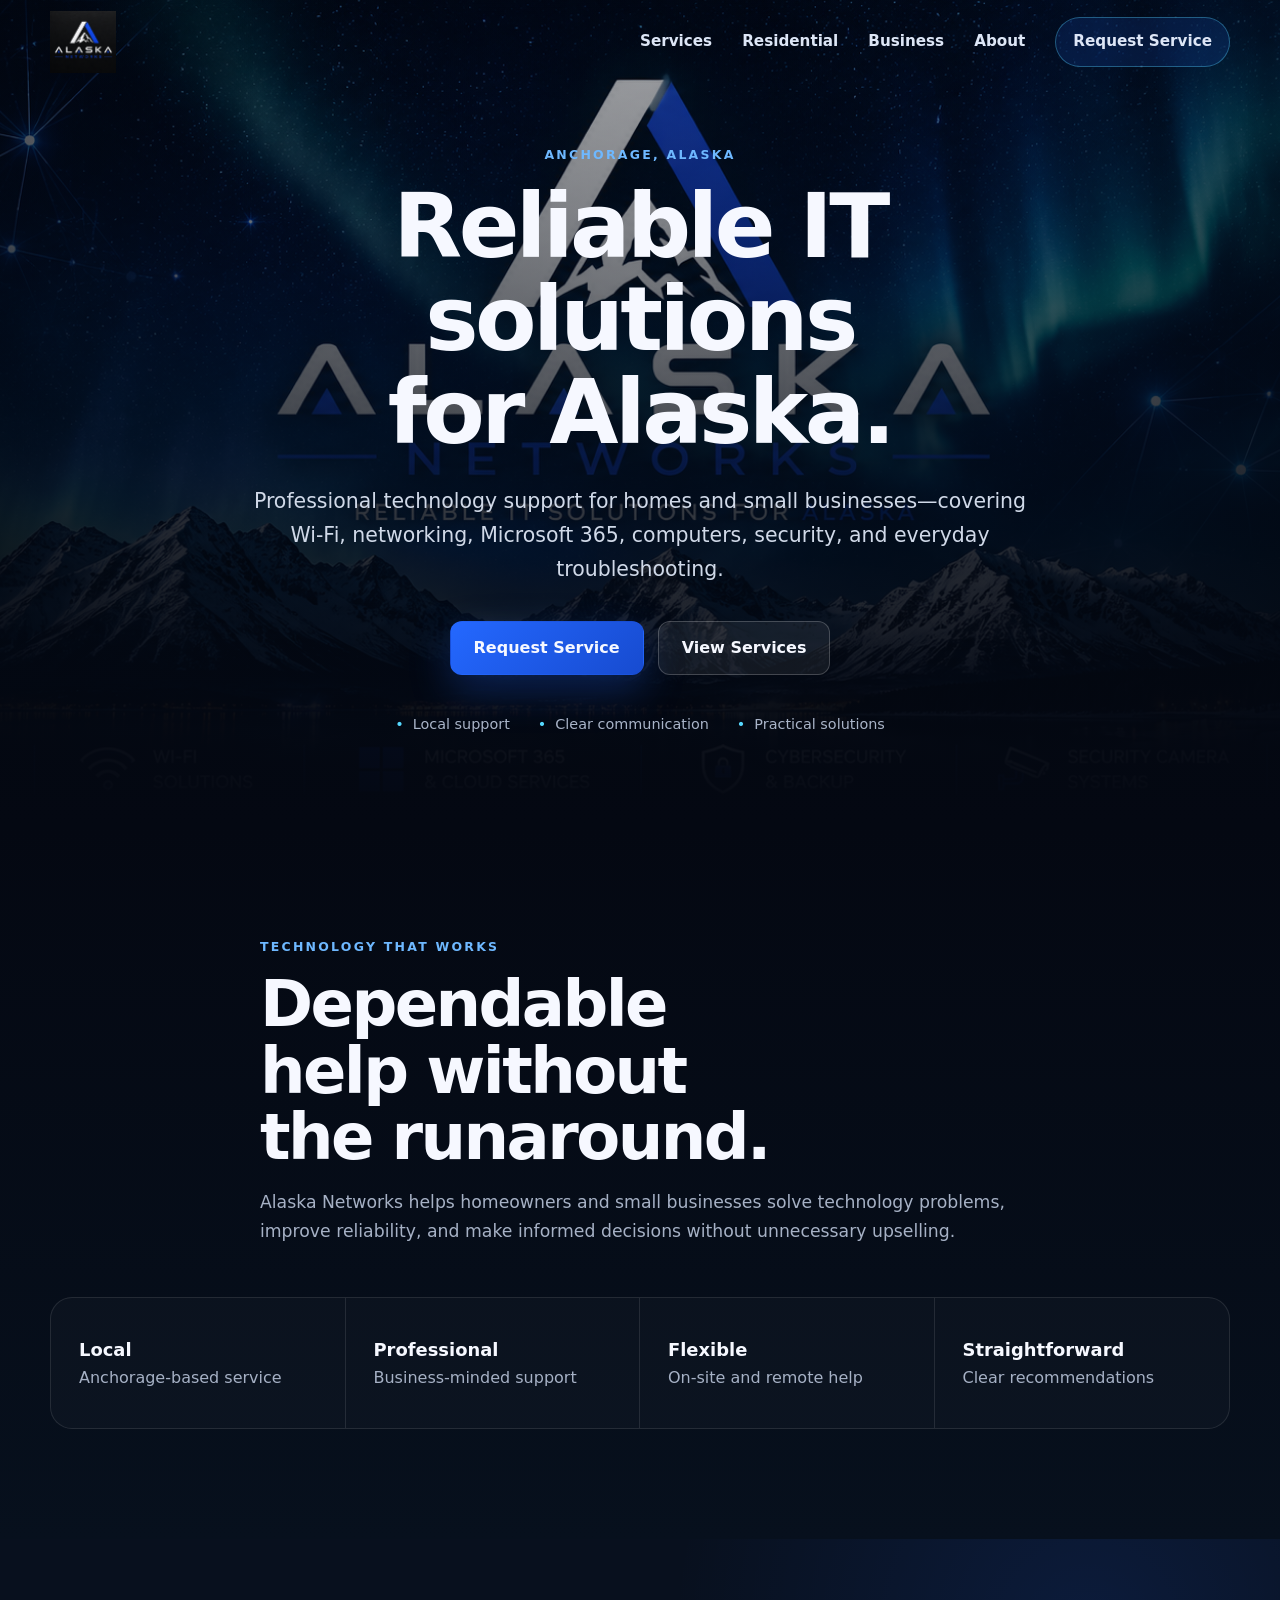
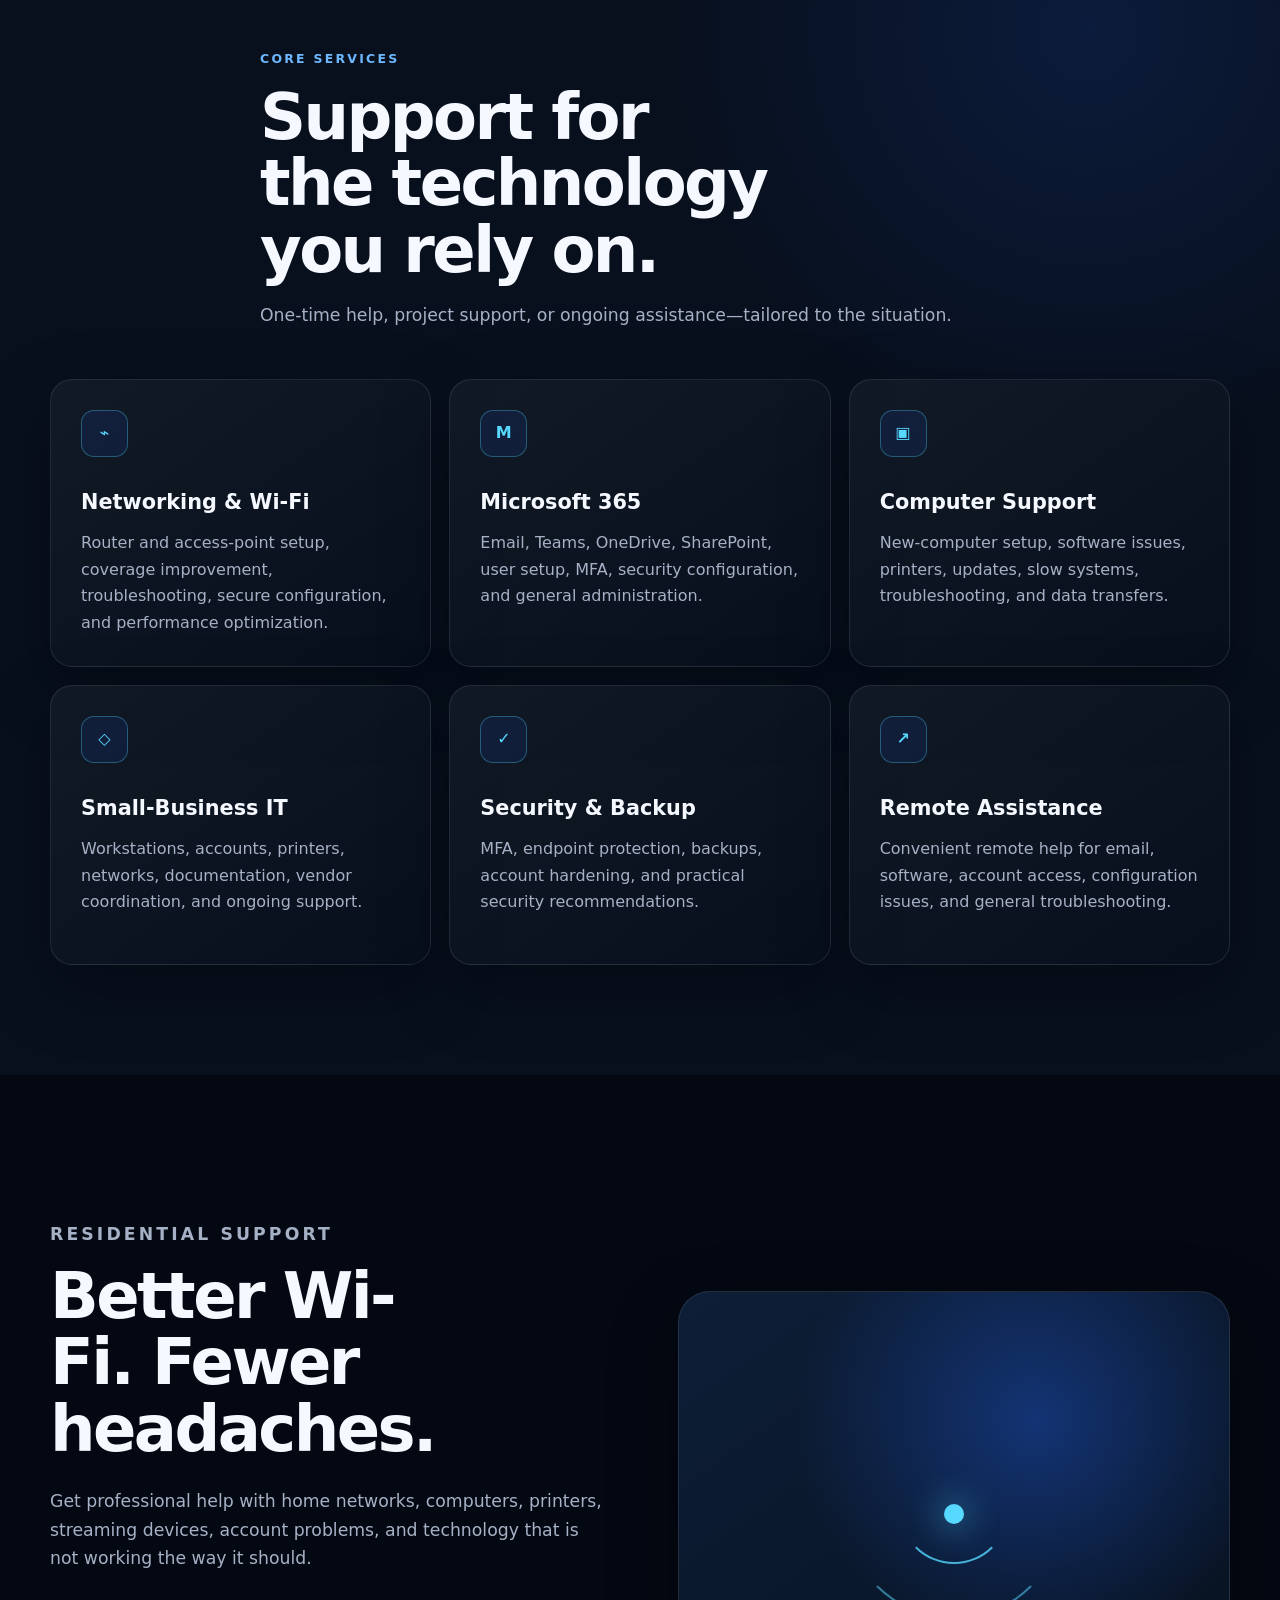
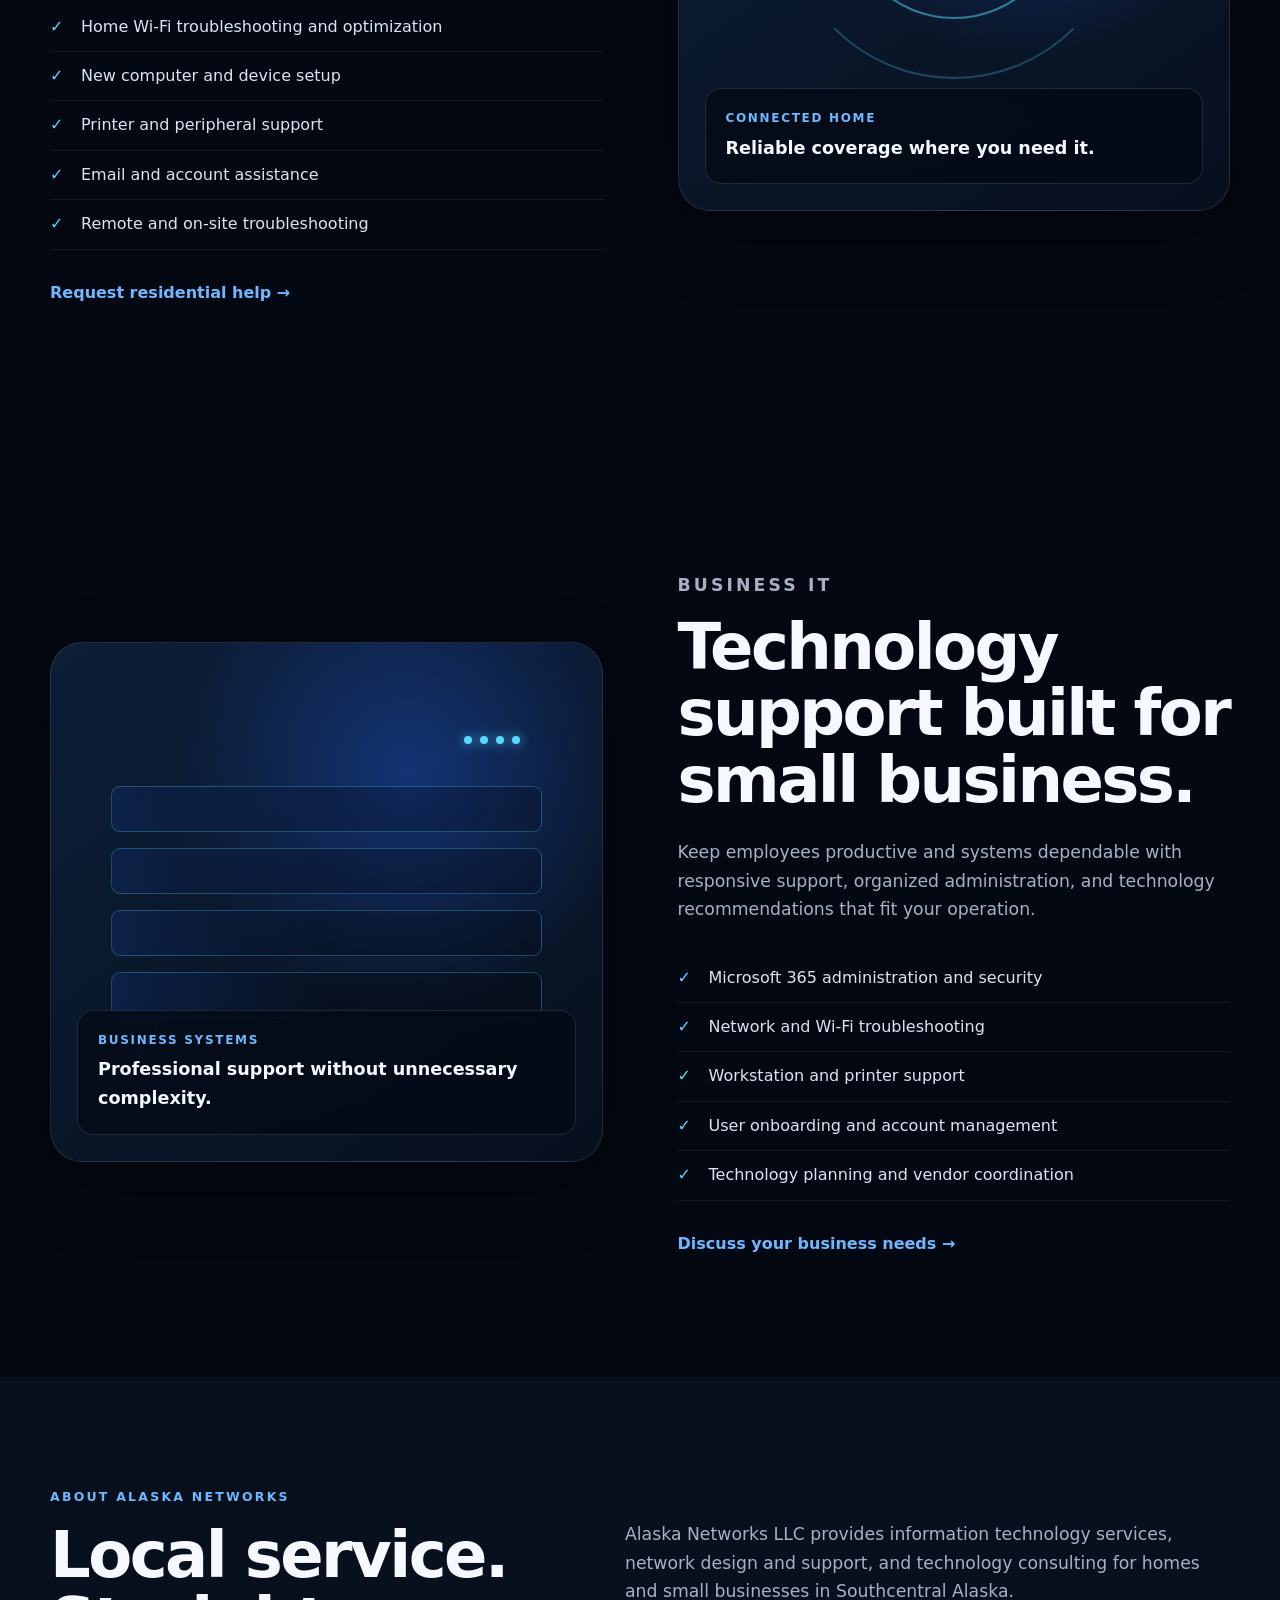
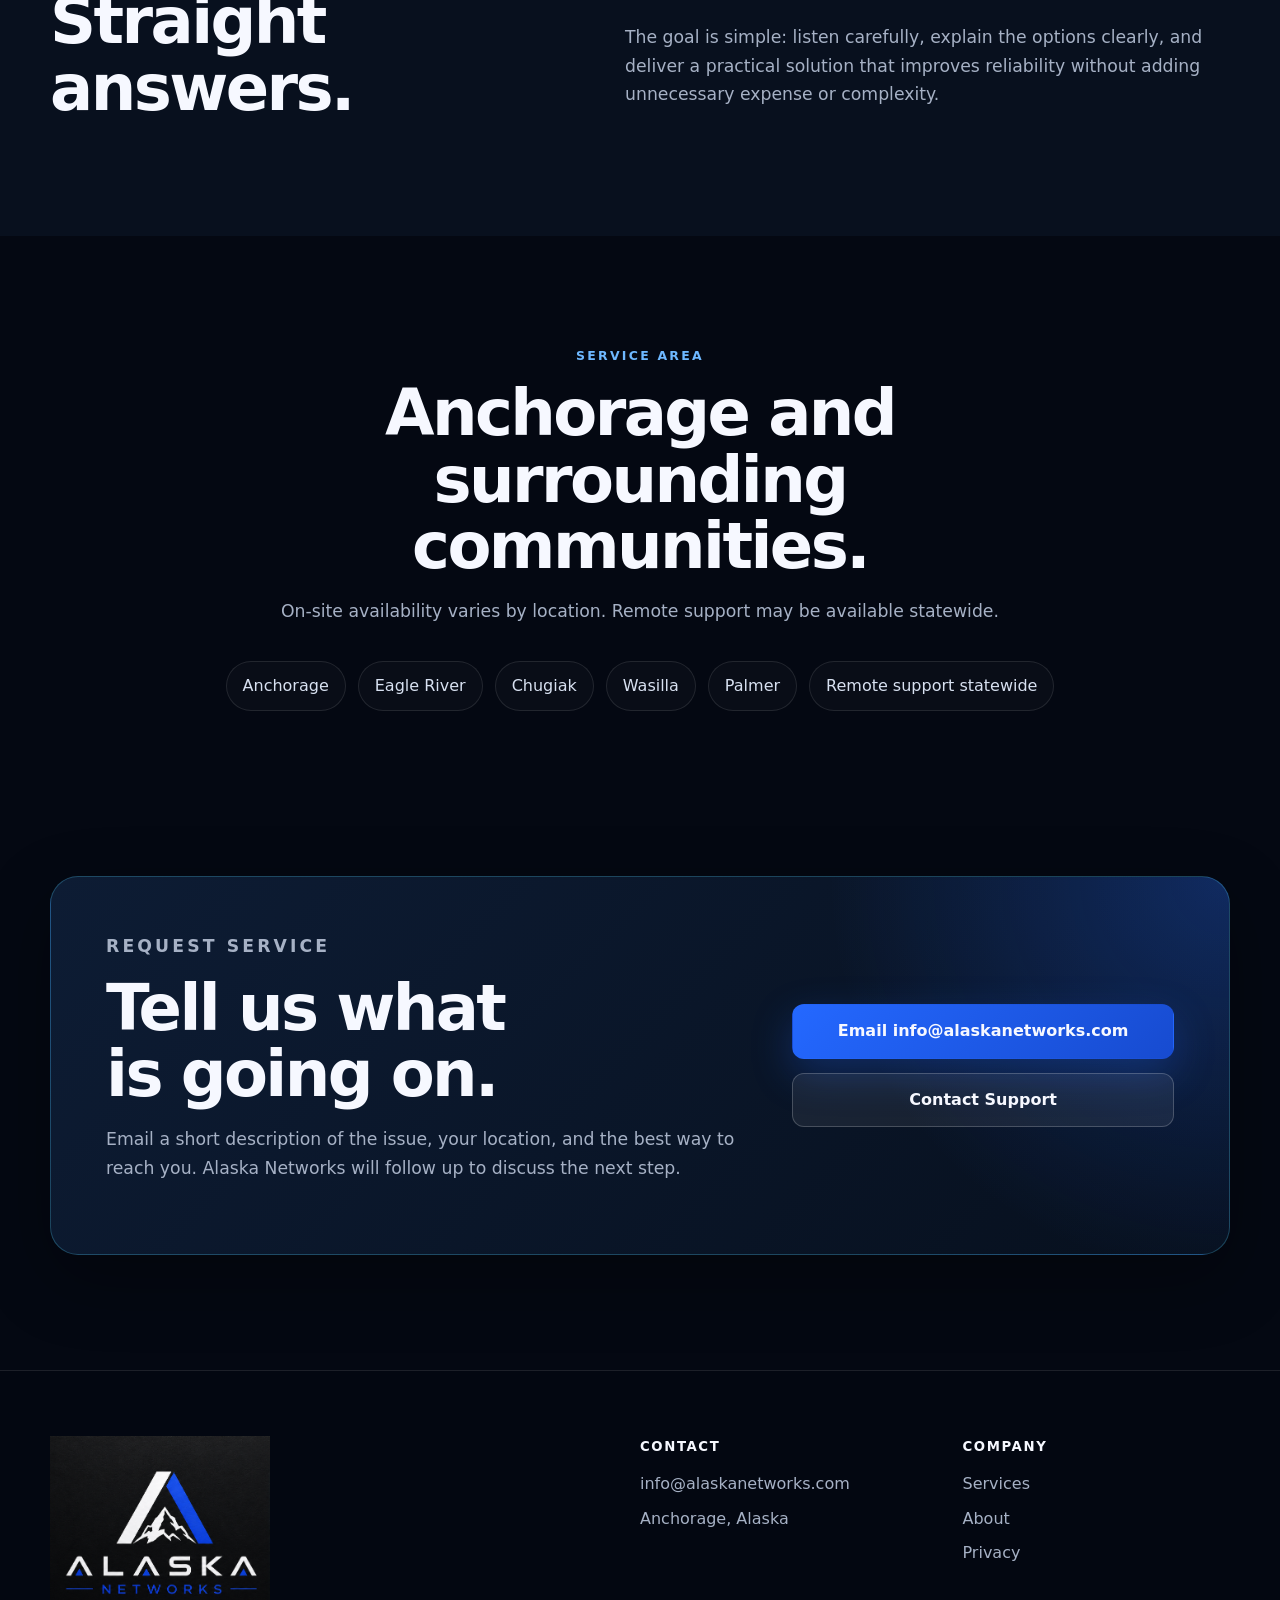
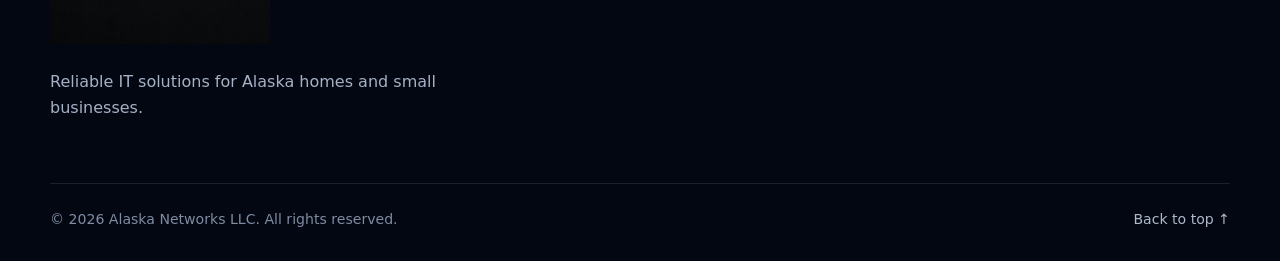
==== commit a643e04a: "Add files via upload" ====
--- a/index.html
+++ b/index.html
@@ -1,85 +1,54 @@
-<!DOCTYPE html>
+<!doctype html>
 <html lang="en">
 <head>
-  <meta charset="UTF-8" />
-  <meta name="viewport" content="width=device-width, initial-scale=1.0" />
-  <meta name="description" content="Alaska Networks provides dependable IT support, Microsoft 365 assistance, networking, Wi-Fi optimization, computer support, and technology consulting in Anchorage and surrounding communities." />
-  <meta name="theme-color" content="#07101f" />
-
-  <meta property="og:title" content="Alaska Networks | Reliable IT Solutions for Alaska" />
-  <meta property="og:description" content="Professional IT support for homes and small businesses in Anchorage and surrounding communities." />
-  <meta property="og:type" content="website" />
-  <meta property="og:url" content="https://alaskanetworks.com/" />
-  <meta property="og:image" content="https://alaskanetworks.com/assets/alaska-networks-logo.png" />
-
+  <meta charset="utf-8">
+  <meta name="viewport" content="width=device-width, initial-scale=1">
+  <meta name="description" content="Alaska Networks provides dependable IT support, Microsoft 365 help, networking, Wi-Fi optimization, computer support, and technology consulting in Anchorage and surrounding communities.">
+  <meta name="theme-color" content="#07111f">
   <title>Alaska Networks | Reliable IT Solutions for Alaska</title>
 
-  <link rel="icon" href="assets/alaska-networks-logo.png" />
-  <link rel="stylesheet" href="styles.css" />
+  <link rel="icon" href="assets/logo.png">
+  <link rel="stylesheet" href="styles.css">
   <script defer src="script.js"></script>
-
-  <script type="application/ld+json">
-  {
-    "@context": "https://schema.org",
-    "@type": "ProfessionalService",
-    "name": "Alaska Networks LLC",
-    "url": "https://alaskanetworks.com",
-    "email": "info@alaskanetworks.com",
-    "areaServed": [
-      "Anchorage, Alaska",
-      "Eagle River, Alaska",
-      "Chugiak, Alaska",
-      "Wasilla, Alaska",
-      "Palmer, Alaska"
-    ],
-    "description": "Information technology services, network design and support, Microsoft 365 assistance, computer support, and technology consulting."
-  }
-  </script>
 </head>
-
 <body>
-  <a class="skip-link" href="#main-content">Skip to content</a>
-
-  <header class="site-header" id="top">
-    <div class="nav-wrap">
+  <a class="skip-link" href="#main">Skip to content</a>
+
+  <header class="site-header">
+    <div class="nav-shell">
       <a class="brand" href="#top" aria-label="Alaska Networks home">
-        <img src="assets/alaska-networks-logo.png" alt="Alaska Networks" />
+        <img src="assets/logo.png" alt="Alaska Networks">
       </a>
 
-      <button class="menu-toggle" type="button" aria-label="Open navigation" aria-expanded="false">
+      <button class="menu-button" type="button" aria-label="Open navigation" aria-expanded="false">
         <span></span><span></span><span></span>
       </button>
 
-      <nav class="site-nav" aria-label="Main navigation">
+      <nav class="main-nav" aria-label="Primary navigation">
         <a href="#services">Services</a>
         <a href="#residential">Residential</a>
         <a href="#business">Business</a>
         <a href="#about">About</a>
-        <a class="nav-cta" href="#contact">Request Service</a>
+        <a class="nav-button" href="#contact">Request Service</a>
       </nav>
     </div>
   </header>
 
-  <main id="main-content">
-    <section class="hero" aria-labelledby="hero-title">
-      <div class="aurora aurora-one"></div>
-      <div class="aurora aurora-two"></div>
-      <div class="network-grid" aria-hidden="true"></div>
-
+  <main id="main">
+    <section class="hero" id="top">
+      <div class="hero-overlay"></div>
       <div class="hero-content reveal">
-        <p class="eyebrow">Local technology support • Anchorage, Alaska</p>
-        <h1 id="hero-title">Reliable IT solutions for Alaska.</h1>
-        <p class="hero-copy">
-          Practical technology support for homes and small businesses—from Wi-Fi and networking
-          to Microsoft 365, computers, security, and everyday troubleshooting.
-        </p>
-
-        <div class="hero-actions">
-          <a class="button button-primary" href="#contact">Request Service</a>
-          <a class="button button-secondary" href="#services">Explore Services</a>
-        </div>
-
-        <div class="trust-row" aria-label="Service highlights">
+        <p class="eyebrow">Anchorage, Alaska</p>
+        <h1>Reliable IT solutions for Alaska.</h1>
+        <p class="hero-text">
+          Professional technology support for homes and small businesses—covering Wi-Fi,
+          networking, Microsoft 365, computers, security, and everyday troubleshooting.
+        </p>
+        <div class="button-row">
+          <a class="button primary" href="#contact">Request Service</a>
+          <a class="button secondary" href="#services">View Services</a>
+        </div>
+        <div class="trust-points">
           <span>Local support</span>
           <span>Clear communication</span>
           <span>Practical solutions</span>
@@ -87,7 +56,7 @@
       </div>
     </section>
 
-    <section class="section intro-section">
+    <section class="section intro">
       <div class="section-heading reveal">
         <p class="eyebrow">Technology that works</p>
         <h2>Dependable help without the runaround.</h2>
@@ -97,66 +66,54 @@
         </p>
       </div>
 
-      <div class="feature-strip reveal">
-        <article>
-          <strong>Local</strong>
-          <span>Anchorage-based service</span>
-        </article>
-        <article>
-          <strong>Professional</strong>
-          <span>Business-minded support</span>
-        </article>
-        <article>
-          <strong>Flexible</strong>
-          <span>On-site and remote help</span>
-        </article>
-        <article>
-          <strong>Clear</strong>
-          <span>Straightforward recommendations</span>
-        </article>
-      </div>
-    </section>
-
-    <section class="section section-dark" id="services">
+      <div class="stats-grid reveal">
+        <article><strong>Local</strong><span>Anchorage-based service</span></article>
+        <article><strong>Professional</strong><span>Business-minded support</span></article>
+        <article><strong>Flexible</strong><span>On-site and remote help</span></article>
+        <article><strong>Straightforward</strong><span>Clear recommendations</span></article>
+      </div>
+    </section>
+
+    <section class="section services-section" id="services">
       <div class="section-heading reveal">
         <p class="eyebrow">Core services</p>
         <h2>Support for the technology you rely on.</h2>
-        <p>Services are tailored to the situation, whether it is a single issue or an ongoing business need.</p>
-      </div>
-
-      <div class="service-grid">
-        <article class="service-card reveal">
-          <div class="service-icon" aria-hidden="true">⌁</div>
+        <p>One-time help, project support, or ongoing assistance—tailored to the situation.</p>
+      </div>
+
+      <div class="services-grid">
+        <article class="service-card reveal">
+          <div class="icon">⌁</div>
           <h3>Networking & Wi-Fi</h3>
           <p>Router and access-point setup, coverage improvement, troubleshooting, secure configuration, and performance optimization.</p>
         </article>
 
         <article class="service-card reveal">
-          <div class="service-icon" aria-hidden="true">M</div>
+          <div class="icon">M</div>
           <h3>Microsoft 365</h3>
           <p>Email, Teams, OneDrive, SharePoint, user setup, MFA, security configuration, and general administration.</p>
         </article>
 
         <article class="service-card reveal">
-          <div class="service-icon" aria-hidden="true">▣</div>
+          <div class="icon">▣</div>
           <h3>Computer Support</h3>
-          <p>New-computer setup, troubleshooting, software issues, printers, updates, performance problems, and data transfers.</p>
-        </article>
-
-        <article class="service-card reveal">
-          <div class="service-icon" aria-hidden="true">◇</div>
+          <p>New-computer setup, software issues, printers, updates, slow systems, troubleshooting, and data transfers.</p>
+        </article>
+
+        <article class="service-card reveal">
+          <div class="icon">◇</div>
           <h3>Small-Business IT</h3>
-          <p>Workstations, user accounts, printers, networks, vendor coordination, documentation, and ongoing technology support.</p>
-        </article>
-
-        <article class="service-card reveal">
-          <div class="service-icon" aria-hidden="true">✓</div>
+          <p>Workstations, accounts, printers, networks, documentation, vendor coordination, and ongoing support.</p>
+        </article>
+
+        <article class="service-card reveal">
+          <div class="icon">✓</div>
           <h3>Security & Backup</h3>
-          <p>MFA, endpoint protection, backups, account hardening, security reviews, and practical risk-reduction recommendations.</p>
-        </article>
-
-        <article class="service-card reveal">
-          <div class="service-icon" aria-hidden="true">↗</div>
+          <p>MFA, endpoint protection, backups, account hardening, and practical security recommendations.</p>
+        </article>
+
+        <article class="service-card reveal">
+          <div class="icon">↗</div>
           <h3>Remote Assistance</h3>
           <p>Convenient remote help for email, software, account access, configuration issues, and general troubleshooting.</p>
         </article>
@@ -169,30 +126,30 @@
         <h2>Better Wi-Fi. Fewer headaches.</h2>
         <p>
           Get professional help with home networks, computers, printers, streaming devices,
-          account problems, and technology that simply is not working the way it should.
-        </p>
-        <ul class="check-list">
+          account problems, and technology that is not working the way it should.
+        </p>
+        <ul>
           <li>Home Wi-Fi troubleshooting and optimization</li>
           <li>New computer and device setup</li>
           <li>Printer and peripheral support</li>
           <li>Email and account assistance</li>
           <li>Remote and on-site troubleshooting</li>
         </ul>
-        <a class="text-link" href="#contact">Request residential help →</a>
-      </div>
-
-      <div class="visual-panel residential-visual reveal" aria-hidden="true">
-        <div class="signal signal-one"></div>
-        <div class="signal signal-two"></div>
-        <div class="signal signal-three"></div>
-        <div class="visual-label">
+        <a class="inline-link" href="#contact">Request residential help →</a>
+      </div>
+      <div class="visual-panel residential reveal" aria-hidden="true">
+        <div class="wifi-arc a1"></div>
+        <div class="wifi-arc a2"></div>
+        <div class="wifi-arc a3"></div>
+        <div class="wifi-dot"></div>
+        <div class="visual-caption">
           <span>Connected home</span>
           <strong>Reliable coverage where you need it.</strong>
         </div>
       </div>
     </section>
 
-    <section class="split-section split-reverse" id="business">
+    <section class="split-section reverse" id="business">
       <div class="split-copy reveal">
         <p class="eyebrow">Business IT</p>
         <h2>Technology support built for small business.</h2>
@@ -200,32 +157,29 @@
           Keep employees productive and systems dependable with responsive support,
           organized administration, and technology recommendations that fit your operation.
         </p>
-        <ul class="check-list">
+        <ul>
           <li>Microsoft 365 administration and security</li>
           <li>Network and Wi-Fi troubleshooting</li>
           <li>Workstation and printer support</li>
           <li>User onboarding and account management</li>
           <li>Technology planning and vendor coordination</li>
         </ul>
-        <a class="text-link" href="#contact">Talk about your business needs →</a>
-      </div>
-
-      <div class="visual-panel business-visual reveal" aria-hidden="true">
-        <div class="rack-line"></div>
-        <div class="rack-line"></div>
-        <div class="rack-line"></div>
-        <div class="rack-line"></div>
-        <div class="status-dots">
-          <span></span><span></span><span></span><span></span>
-        </div>
-        <div class="visual-label">
+        <a class="inline-link" href="#contact">Discuss your business needs →</a>
+      </div>
+      <div class="visual-panel business reveal" aria-hidden="true">
+        <div class="rack-line"></div>
+        <div class="rack-line"></div>
+        <div class="rack-line"></div>
+        <div class="rack-line"></div>
+        <div class="rack-lights"><i></i><i></i><i></i><i></i></div>
+        <div class="visual-caption">
           <span>Business systems</span>
           <strong>Professional support without unnecessary complexity.</strong>
         </div>
       </div>
     </section>
 
-    <section class="section about-section" id="about">
+    <section class="section about" id="about">
       <div class="about-grid">
         <div class="section-heading reveal">
           <p class="eyebrow">About Alaska Networks</p>
@@ -244,14 +198,13 @@
       </div>
     </section>
 
-    <section class="section service-area-section">
-      <div class="section-heading reveal">
+    <section class="section area-section">
+      <div class="section-heading centered reveal">
         <p class="eyebrow">Service area</p>
         <h2>Anchorage and surrounding communities.</h2>
         <p>On-site availability varies by location. Remote support may be available statewide.</p>
       </div>
-
-      <div class="area-list reveal">
+      <div class="area-tags reveal">
         <span>Anchorage</span>
         <span>Eagle River</span>
         <span>Chugiak</span>
@@ -267,32 +220,29 @@
           <p class="eyebrow">Request service</p>
           <h2>Tell us what is going on.</h2>
           <p>
-            Email a brief description of the issue, your location, and the best way to reach you.
+            Email a short description of the issue, your location, and the best way to reach you.
             Alaska Networks will follow up to discuss the next step.
           </p>
         </div>
-
-        <div class="contact-actions">
-          <a class="button button-primary" href="mailto:info@alaskanetworks.com?subject=Service%20Request%20-%20Alaska%20Networks">Email info@alaskanetworks.com</a>
-          <a class="button button-secondary" href="mailto:support@alaskanetworks.com?subject=Support%20Request">Contact Support</a>
+        <div class="contact-buttons">
+          <a class="button primary" href="mailto:info@alaskanetworks.com?subject=Service%20Request%20-%20Alaska%20Networks">Email info@alaskanetworks.com</a>
+          <a class="button secondary" href="mailto:support@alaskanetworks.com?subject=Support%20Request">Contact Support</a>
         </div>
       </div>
     </section>
   </main>
 
-  <footer class="site-footer">
+  <footer>
     <div class="footer-grid">
       <div>
-        <img src="assets/alaska-networks-logo.png" alt="Alaska Networks" />
+        <img src="assets/logo.png" alt="Alaska Networks">
         <p>Reliable IT solutions for Alaska homes and small businesses.</p>
       </div>
-
       <div>
         <h3>Contact</h3>
         <a href="mailto:info@alaskanetworks.com">info@alaskanetworks.com</a>
         <span>Anchorage, Alaska</span>
       </div>
-
       <div>
         <h3>Company</h3>
         <a href="#services">Services</a>
@@ -300,7 +250,6 @@
         <a href="privacy.html">Privacy</a>
       </div>
     </div>
-
     <div class="footer-bottom">
       <span>© <span id="year"></span> Alaska Networks LLC. All rights reserved.</span>
       <a href="#top">Back to top ↑</a>
--- a/styles.css
+++ b/styles.css
@@ -1,82 +1,60 @@
 :root {
-  --bg: #050914;
-  --bg-soft: #08101f;
-  --panel: rgba(14, 27, 49, 0.76);
-  --panel-solid: #0d1a30;
+  --bg: #040812;
+  --bg2: #08101d;
+  --panel: #0d192b;
   --text: #f6f8ff;
-  --muted: #a8b4ca;
-  --line: rgba(255, 255, 255, 0.10);
+  --muted: #a6b1c5;
+  --line: rgba(255,255,255,.10);
   --blue: #2468ff;
-  --blue-bright: #55a5ff;
   --cyan: #56d8ff;
   --max: 1180px;
   --radius: 22px;
-  --shadow: 0 24px 70px rgba(0, 0, 0, 0.32);
-}
-
-* {
-  box-sizing: border-box;
-}
-
-html {
-  scroll-behavior: smooth;
-}
+  --shadow: 0 24px 70px rgba(0,0,0,.33);
+}
+
+* { box-sizing: border-box; }
+
+html { scroll-behavior: smooth; }
 
 body {
   margin: 0;
   color: var(--text);
-  background:
-    radial-gradient(circle at 20% 0%, rgba(36, 104, 255, .10), transparent 32rem),
-    var(--bg);
+  background: var(--bg);
   font-family: Inter, ui-sans-serif, system-ui, -apple-system, BlinkMacSystemFont, "Segoe UI", sans-serif;
   line-height: 1.65;
 }
 
-img {
-  max-width: 100%;
-}
-
-a {
-  color: inherit;
-}
-
-button,
-a {
-  -webkit-tap-highlight-color: transparent;
-}
+img { max-width: 100%; }
+a { color: inherit; }
 
 .skip-link {
   position: fixed;
   top: -100px;
   left: 20px;
-  z-index: 9999;
+  z-index: 5000;
   padding: 12px 16px;
-  background: white;
-  color: black;
+  background: #fff;
+  color: #000;
   border-radius: 8px;
 }
-
-.skip-link:focus {
-  top: 20px;
-}
+.skip-link:focus { top: 20px; }
 
 .site-header {
   position: fixed;
   inset: 0 0 auto 0;
   z-index: 1000;
   border-bottom: 1px solid transparent;
-  transition: background .25s ease, border-color .25s ease, backdrop-filter .25s ease;
-}
-
+  transition: .25s ease;
+}
 .site-header.scrolled {
-  background: rgba(4, 9, 20, .82);
+  background: rgba(4,8,18,.84);
   border-color: var(--line);
-  backdrop-filter: blur(18px);
-}
-
-.nav-wrap {
+  backdrop-filter: blur(16px);
+}
+
+.nav-shell {
   width: min(var(--max), calc(100% - 36px));
-  min-height: 82px;
+  min-height: 84px;
   margin: 0 auto;
   display: flex;
   align-items: center;
@@ -84,206 +62,140 @@
 }
 
 .brand {
-  display: inline-flex;
+  display: flex;
   align-items: center;
 }
-
 .brand img {
-  display: block;
-  width: 190px;
-  max-height: 58px;
+  width: 210px;
+  max-height: 62px;
   object-fit: contain;
   object-position: left center;
 }
 
-.site-nav {
+.main-nav {
   display: flex;
   align-items: center;
   gap: 30px;
 }
-
-.site-nav a {
-  color: #dfe7f8;
+.main-nav a {
+  color: #dde6f6;
   text-decoration: none;
   font-size: .95rem;
-  font-weight: 650;
-}
-
-.site-nav a:hover {
-  color: white;
-}
-
-.nav-cta {
+  font-weight: 700;
+}
+.main-nav a:hover { color: #fff; }
+
+.nav-button {
   padding: 11px 17px;
-  border: 1px solid rgba(85, 165, 255, .55);
+  border: 1px solid rgba(86,216,255,.35);
   border-radius: 999px;
-  background: rgba(36, 104, 255, .12);
-}
-
-.menu-toggle {
+  background: rgba(36,104,255,.14);
+}
+
+.menu-button {
   display: none;
   width: 44px;
   height: 44px;
   padding: 10px;
-  background: transparent;
   border: 1px solid var(--line);
   border-radius: 10px;
-}
-
-.menu-toggle span {
+  background: transparent;
+}
+.menu-button span {
   display: block;
   height: 2px;
   margin: 5px 0;
-  background: white;
+  background: #fff;
 }
 
 .hero {
   position: relative;
-  min-height: 810px;
+  min-height: 820px;
   display: grid;
   place-items: center;
   overflow: hidden;
-  padding: 150px 22px 100px;
-  isolation: isolate;
-  background:
-    linear-gradient(to bottom, rgba(3, 8, 19, .30), rgba(3, 8, 19, .95)),
-    radial-gradient(circle at 50% 70%, rgba(36, 104, 255, .22), transparent 36rem),
-    linear-gradient(140deg, #081427 0%, #050914 55%, #061424 100%);
-}
-
-.hero::after {
-  content: "";
-  position: absolute;
-  inset: auto 0 0;
-  height: 31%;
-  z-index: -1;
-  background:
-    linear-gradient(165deg, transparent 49%, rgba(8, 21, 39, .94) 50%),
-    linear-gradient(195deg, transparent 49%, rgba(10, 29, 52, .92) 50%);
-  clip-path: polygon(0 55%, 13% 26%, 24% 58%, 39% 13%, 54% 61%, 70% 25%, 84% 63%, 100% 31%, 100% 100%, 0 100%);
-}
-
-.aurora {
-  position: absolute;
-  z-index: -2;
-  width: 850px;
-  height: 270px;
-  border-radius: 50%;
-  filter: blur(45px);
-  opacity: .32;
-  transform: rotate(-12deg);
-  animation: drift 10s ease-in-out infinite alternate;
-}
-
-.aurora-one {
-  top: 90px;
-  left: -170px;
-  background: linear-gradient(90deg, transparent, #1ad8d1, #2468ff, transparent);
-}
-
-.aurora-two {
-  top: 180px;
-  right: -260px;
-  background: linear-gradient(90deg, transparent, #2468ff, #3de0c2, transparent);
-  animation-delay: -4s;
-}
-
-.network-grid {
+  padding: 145px 22px 90px;
+  background: url("assets/hero-banner.png") center/cover no-repeat;
+}
+.hero-overlay {
   position: absolute;
   inset: 0;
-  z-index: -3;
-  opacity: .18;
-  background-image:
-    linear-gradient(rgba(85, 165, 255, .18) 1px, transparent 1px),
-    linear-gradient(90deg, rgba(85, 165, 255, .18) 1px, transparent 1px);
-  background-size: 70px 70px;
-  mask-image: linear-gradient(to bottom, rgba(0,0,0,.7), transparent 82%);
-}
-
+  background:
+    linear-gradient(to bottom, rgba(2,7,16,.28), rgba(2,7,16,.82) 68%, #040812 100%),
+    radial-gradient(circle at 50% 34%, transparent 0, rgba(2,7,16,.18) 47%, rgba(2,7,16,.70) 100%);
+}
 .hero-content {
-  width: min(920px, 100%);
+  position: relative;
+  width: min(900px, 100%);
   text-align: center;
 }
-
 .eyebrow {
-  margin: 0 0 15px;
-  color: var(--blue-bright);
+  margin: 0 0 14px;
+  color: #6eb8ff;
   font-size: .78rem;
-  font-weight: 850;
+  font-weight: 900;
   letter-spacing: .18em;
   text-transform: uppercase;
 }
-
 .hero h1,
-.section h2,
+.section-heading h2,
 .split-copy h2,
 .contact-card h2 {
   margin: 0;
   letter-spacing: -.04em;
   line-height: 1.04;
 }
-
 .hero h1 {
-  font-size: clamp(3.2rem, 7vw, 6.7rem);
+  font-size: clamp(3.1rem, 7vw, 6.7rem);
   text-wrap: balance;
 }
-
-.hero-copy {
-  max-width: 760px;
-  margin: 27px auto 0;
-  color: #c4cee0;
-  font-size: clamp(1.08rem, 2vw, 1.32rem);
-}
-
-.hero-actions,
-.contact-actions {
+.hero-text {
+  max-width: 780px;
+  margin: 26px auto 0;
+  color: #d0d9e8;
+  font-size: clamp(1.07rem, 2vw, 1.28rem);
+}
+
+.button-row,
+.contact-buttons {
   display: flex;
   flex-wrap: wrap;
   justify-content: center;
   gap: 14px;
   margin-top: 34px;
 }
-
 .button {
   display: inline-flex;
   min-height: 52px;
   align-items: center;
   justify-content: center;
-  padding: 13px 22px;
+  padding: 13px 23px;
   border: 1px solid transparent;
   border-radius: 12px;
   text-decoration: none;
-  font-weight: 800;
+  font-weight: 850;
   transition: transform .2s ease, border-color .2s ease, background .2s ease;
 }
-
-.button:hover {
-  transform: translateY(-2px);
-}
-
-.button-primary {
-  color: white;
-  background: linear-gradient(135deg, var(--blue), #174bd0);
-  box-shadow: 0 15px 40px rgba(36, 104, 255, .28);
-}
-
-.button-secondary {
-  color: white;
-  border-color: rgba(255, 255, 255, .18);
-  background: rgba(255, 255, 255, .055);
-}
-
-.trust-row {
+.button:hover { transform: translateY(-2px); }
+.button.primary {
+  background: linear-gradient(135deg, #2468ff, #174bd0);
+  box-shadow: 0 15px 40px rgba(36,104,255,.28);
+}
+.button.secondary {
+  border-color: rgba(255,255,255,.20);
+  background: rgba(255,255,255,.065);
+}
+
+.trust-points {
   display: flex;
   flex-wrap: wrap;
   justify-content: center;
   gap: 13px 28px;
   margin-top: 38px;
-  color: #9eabc1;
+  color: #a9b4c8;
   font-size: .9rem;
 }
-
-.trust-row span::before {
+.trust-points span::before {
   content: "•";
   margin-right: 9px;
   color: var(--cyan);
@@ -292,24 +204,18 @@
 .section {
   padding: 110px 22px;
 }
-
 .section > * {
   width: min(var(--max), 100%);
   margin-left: auto;
   margin-right: auto;
 }
-
-.section-heading {
-  max-width: 760px;
-}
-
+.section-heading { max-width: 760px; }
 .section-heading h2,
 .split-copy h2,
 .contact-card h2 {
-  font-size: clamp(2.25rem, 5vw, 4.35rem);
+  font-size: clamp(2.25rem, 5vw, 4.25rem);
   text-wrap: balance;
 }
-
 .section-heading > p:last-child,
 .split-copy > p,
 .about-copy p,
@@ -318,21 +224,20 @@
   font-size: 1.08rem;
 }
 
-.intro-section {
-  background: linear-gradient(to bottom, #050914, #07101d);
-}
-
-.feature-strip {
+.intro {
+  background: linear-gradient(to bottom, #040812, #07101d);
+}
+
+.stats-grid {
   display: grid;
   grid-template-columns: repeat(4, 1fr);
   margin-top: 52px;
   overflow: hidden;
   border: 1px solid var(--line);
   border-radius: var(--radius);
-  background: rgba(255, 255, 255, .025);
-}
-
-.feature-strip article {
+  background: rgba(255,255,255,.025);
+}
+.stats-grid article {
   min-height: 130px;
   padding: 28px;
   display: flex;
@@ -340,67 +245,52 @@
   justify-content: center;
   border-right: 1px solid var(--line);
 }
-
-.feature-strip article:last-child {
-  border-right: 0;
-}
-
-.feature-strip strong {
-  font-size: 1.12rem;
-}
-
-.feature-strip span {
-  color: var(--muted);
-}
-
-.section-dark {
+.stats-grid article:last-child { border-right: 0; }
+.stats-grid strong { font-size: 1.12rem; }
+.stats-grid span { color: var(--muted); }
+
+.services-section {
   background:
-    radial-gradient(circle at 85% 8%, rgba(36, 104, 255, .12), transparent 25rem),
+    radial-gradient(circle at 85% 8%, rgba(36,104,255,.13), transparent 26rem),
     #08101e;
 }
-
-.service-grid {
+.services-grid {
   display: grid;
   grid-template-columns: repeat(3, 1fr);
   gap: 18px;
   margin-top: 50px;
 }
-
 .service-card {
-  min-height: 275px;
+  min-height: 280px;
   padding: 30px;
   border: 1px solid var(--line);
   border-radius: var(--radius);
   background:
     linear-gradient(145deg, rgba(255,255,255,.045), transparent),
-    rgba(7, 15, 29, .72);
+    rgba(7,15,29,.74);
   box-shadow: var(--shadow);
   transition: transform .25s ease, border-color .25s ease;
 }
-
 .service-card:hover {
   transform: translateY(-6px);
-  border-color: rgba(85, 165, 255, .45);
-}
-
-.service-icon {
+  border-color: rgba(86,216,255,.40);
+}
+.icon {
   width: 47px;
   height: 47px;
   display: grid;
   place-items: center;
   margin-bottom: 28px;
-  border: 1px solid rgba(85, 165, 255, .35);
+  border: 1px solid rgba(86,216,255,.32);
   border-radius: 13px;
   color: var(--cyan);
-  background: rgba(36, 104, 255, .10);
+  background: rgba(36,104,255,.10);
   font-weight: 900;
 }
-
 .service-card h3 {
   margin: 0 0 11px;
   font-size: 1.3rem;
 }
-
 .service-card p {
   margin: 0;
   color: var(--muted);
@@ -415,39 +305,29 @@
   gap: 75px;
   align-items: center;
 }
-
-.split-reverse .split-copy {
-  order: 2;
-}
-
-.split-copy > p {
-  margin-top: 25px;
-}
-
-.check-list {
+.reverse .split-copy { order: 2; }
+.split-copy > p { margin-top: 25px; }
+.split-copy ul {
   padding: 0;
   margin: 30px 0;
   list-style: none;
 }
-
-.check-list li {
+.split-copy li {
   position: relative;
   padding: 11px 0 11px 31px;
   color: #dbe4f3;
   border-bottom: 1px solid rgba(255,255,255,.07);
 }
-
-.check-list li::before {
+.split-copy li::before {
   content: "✓";
   position: absolute;
   left: 0;
   color: var(--cyan);
   font-weight: 900;
 }
-
-.text-link {
-  color: var(--blue-bright);
-  font-weight: 800;
+.inline-link {
+  color: #6eb8ff;
+  font-weight: 850;
   text-decoration: none;
 }
 
@@ -458,52 +338,46 @@
   border: 1px solid var(--line);
   border-radius: 32px;
   background:
-    radial-gradient(circle at 65% 25%, rgba(36, 104, 255, .34), transparent 15rem),
+    radial-gradient(circle at 65% 25%, rgba(36,104,255,.34), transparent 15rem),
     linear-gradient(145deg, #0d1e37, #07101d);
   box-shadow: var(--shadow);
 }
-
-.visual-label {
+.visual-caption {
   position: absolute;
   inset: auto 26px 26px;
   padding: 20px;
   border: 1px solid rgba(255,255,255,.12);
   border-radius: 16px;
-  background: rgba(4, 10, 21, .72);
+  background: rgba(4,10,21,.74);
   backdrop-filter: blur(14px);
 }
-
-.visual-label span {
+.visual-caption span {
   display: block;
-  color: var(--blue-bright);
+  color: #6eb8ff;
   font-size: .75rem;
   font-weight: 900;
   letter-spacing: .14em;
   text-transform: uppercase;
 }
-
-.visual-label strong {
+.visual-caption strong {
   display: block;
   margin-top: 5px;
   font-size: 1.1rem;
 }
 
-.signal {
+.wifi-arc {
   position: absolute;
   left: 50%;
   top: 42%;
-  border: 2px solid rgba(86, 216, 255, .8);
-  border-color: rgba(86, 216, 255, .8) transparent transparent transparent;
+  border: 2px solid rgba(86,216,255,.8);
+  border-color: rgba(86,216,255,.8) transparent transparent transparent;
   border-radius: 50%;
   transform: translate(-50%, -50%) rotate(180deg);
 }
-
-.signal-one { width: 110px; height: 110px; }
-.signal-two { width: 220px; height: 220px; opacity: .65; }
-.signal-three { width: 340px; height: 340px; opacity: .32; }
-
-.residential-visual::after {
-  content: "";
+.a1 { width: 110px; height: 110px; }
+.a2 { width: 220px; height: 220px; opacity: .65; }
+.a3 { width: 340px; height: 340px; opacity: .32; }
+.wifi-dot {
   position: absolute;
   left: 50%;
   top: 43%;
@@ -511,75 +385,61 @@
   height: 20px;
   border-radius: 50%;
   background: var(--cyan);
-  box-shadow: 0 0 35px rgba(86, 216, 255, .9);
+  box-shadow: 0 0 35px rgba(86,216,255,.9);
   transform: translate(-50%, -50%);
 }
 
-.business-visual {
+.business {
   display: flex;
   flex-direction: column;
   justify-content: center;
   gap: 16px;
   padding: 60px;
 }
-
 .rack-line {
   height: 46px;
-  border: 1px solid rgba(85, 165, 255, .30);
+  border: 1px solid rgba(86,216,255,.28);
   border-radius: 9px;
   background:
     linear-gradient(90deg, rgba(36,104,255,.16), transparent 50%),
     rgba(0,0,0,.20);
 }
-
-.status-dots {
+.rack-lights {
   position: absolute;
   top: 93px;
   right: 82px;
   display: flex;
   gap: 8px;
 }
-
-.status-dots span {
+.rack-lights i {
   width: 8px;
   height: 8px;
   border-radius: 50%;
   background: var(--cyan);
-  box-shadow: 0 0 11px rgba(86, 216, 255, .8);
-}
-
-.about-section {
-  background: #08101e;
-}
-
+  box-shadow: 0 0 11px rgba(86,216,255,.8);
+}
+
+.about { background: #08101e; }
 .about-grid {
   display: grid;
   grid-template-columns: .9fr 1.1fr;
   gap: 80px;
 }
-
-.about-copy {
-  padding-top: 16px;
-}
-
-.service-area-section {
-  text-align: center;
-}
-
-.service-area-section .section-heading {
+.about-copy { padding-top: 16px; }
+
+.centered {
   margin-left: auto;
   margin-right: auto;
-}
-
-.area-list {
+  text-align: center;
+}
+.area-tags {
   display: flex;
   flex-wrap: wrap;
   justify-content: center;
   gap: 12px;
   margin-top: 35px;
 }
-
-.area-list span {
+.area-tags span {
   padding: 11px 16px;
   border: 1px solid var(--line);
   border-radius: 999px;
@@ -590,7 +450,6 @@
 .contact-section {
   padding: 55px 22px 115px;
 }
-
 .contact-card {
   width: min(var(--max), 100%);
   margin: 0 auto;
@@ -599,53 +458,44 @@
   grid-template-columns: 1.25fr .75fr;
   gap: 50px;
   align-items: center;
-  border: 1px solid rgba(85, 165, 255, .28);
+  border: 1px solid rgba(86,216,255,.25);
   border-radius: 28px;
   background:
-    radial-gradient(circle at 100% 0%, rgba(36, 104, 255, .28), transparent 25rem),
+    radial-gradient(circle at 100% 0%, rgba(36,104,255,.28), transparent 25rem),
     linear-gradient(135deg, #0d1c34, #07101e);
   box-shadow: var(--shadow);
 }
-
-.contact-actions {
+.contact-buttons {
   flex-direction: column;
   margin-top: 0;
 }
 
-.site-footer {
+footer {
   padding: 65px 22px 30px;
   border-top: 1px solid var(--line);
   background: #030711;
 }
-
 .footer-grid,
 .footer-bottom {
   width: min(var(--max), 100%);
   margin: 0 auto;
 }
-
 .footer-grid {
   display: grid;
   grid-template-columns: 1.5fr .75fr .75fr;
   gap: 55px;
 }
-
-.footer-grid img {
-  width: 220px;
-}
-
+.footer-grid img { width: 220px; }
 .footer-grid p {
   max-width: 390px;
   color: var(--muted);
 }
-
 .footer-grid h3 {
   margin: 0 0 13px;
   font-size: .83rem;
   letter-spacing: .12em;
   text-transform: uppercase;
 }
-
 .footer-grid a,
 .footer-grid span {
   display: block;
@@ -653,10 +503,7 @@
   color: var(--muted);
   text-decoration: none;
 }
-
-.footer-grid a:hover {
-  color: white;
-}
+.footer-grid a:hover { color: #fff; }
 
 .footer-bottom {
   margin-top: 45px;
@@ -668,7 +515,6 @@
   color: #7f8ca3;
   font-size: .88rem;
 }
-
 .footer-bottom a {
   color: #aeb9cd;
   text-decoration: none;
@@ -679,38 +525,17 @@
   transform: translateY(24px);
   transition: opacity .7s ease, transform .7s ease;
 }
-
 .reveal.visible {
   opacity: 1;
   transform: translateY(0);
 }
 
-@keyframes drift {
-  from { transform: translate3d(-20px, 0, 0) rotate(-12deg) scale(1); }
-  to { transform: translate3d(45px, 25px, 0) rotate(-7deg) scale(1.08); }
-}
-
-@media (prefers-reduced-motion: reduce) {
-  html { scroll-behavior: auto; }
-  *, *::before, *::after {
-    animation-duration: .01ms !important;
-    animation-iteration-count: 1 !important;
-    transition-duration: .01ms !important;
-  }
-  .reveal {
-    opacity: 1;
-    transform: none;
-  }
-}
-
 @media (max-width: 900px) {
-  .menu-toggle {
-    display: block;
-  }
-
-  .site-nav {
+  .menu-button { display: block; }
+
+  .main-nav {
     position: absolute;
-    top: 74px;
+    top: 76px;
     right: 18px;
     width: min(310px, calc(100vw - 36px));
     padding: 18px;
@@ -720,20 +545,14 @@
     gap: 4px;
     border: 1px solid var(--line);
     border-radius: 16px;
-    background: rgba(4, 9, 20, .96);
+    background: rgba(4,8,18,.97);
     box-shadow: var(--shadow);
   }
-
-  .site-nav.open {
-    display: flex;
-  }
-
-  .site-nav a {
-    padding: 11px 12px;
-  }
-
-  .feature-strip,
-  .service-grid,
+  .main-nav.open { display: flex; }
+  .main-nav a { padding: 11px 12px; }
+
+  .stats-grid,
+  .services-grid,
   .split-section,
   .about-grid,
   .contact-card,
@@ -741,90 +560,62 @@
     grid-template-columns: 1fr;
   }
 
-  .feature-strip {
+  .stats-grid {
     grid-template-columns: 1fr 1fr;
   }
-
-  .feature-strip article:nth-child(2) {
-    border-right: 0;
-  }
-
-  .feature-strip article:nth-child(-n+2) {
-    border-bottom: 1px solid var(--line);
-  }
-
-  .split-section {
-    gap: 42px;
-  }
-
-  .split-reverse .split-copy {
-    order: 0;
-  }
-
-  .visual-panel {
-    min-height: 420px;
-  }
-
-  .contact-card {
-    padding: 38px 25px;
-  }
+  .stats-grid article:nth-child(2) { border-right: 0; }
+  .stats-grid article:nth-child(-n+2) { border-bottom: 1px solid var(--line); }
+
+  .split-section { gap: 42px; }
+  .reverse .split-copy { order: 0; }
+
+  .visual-panel { min-height: 420px; }
+  .contact-card { padding: 38px 25px; }
 }
 
 @media (max-width: 600px) {
-  .brand img {
-    width: 150px;
-  }
-
+  .brand img { width: 155px; }
   .hero {
-    min-height: 750px;
+    min-height: 760px;
     padding-top: 125px;
   }
-
   .hero h1 {
     font-size: clamp(3rem, 16vw, 4.8rem);
   }
-
-  .hero-actions .button,
-  .contact-actions .button {
+  .button-row .button,
+  .contact-buttons .button {
     width: 100%;
   }
-
-  .section {
-    padding: 82px 18px;
-  }
-
-  .feature-strip {
-    grid-template-columns: 1fr;
-  }
-
-  .feature-strip article,
-  .feature-strip article:nth-child(2) {
+  .section { padding: 82px 18px; }
+
+  .stats-grid { grid-template-columns: 1fr; }
+  .stats-grid article {
     border-right: 0;
     border-bottom: 1px solid var(--line);
   }
-
-  .feature-strip article:last-child {
-    border-bottom: 0;
-  }
-
-  .service-grid {
-    gap: 14px;
-  }
+  .stats-grid article:last-child { border-bottom: 0; }
+
+  .services-grid { gap: 14px; }
 
   .split-section {
     width: min(100% - 36px, var(--max));
     padding: 84px 0;
   }
-
-  .visual-panel {
-    min-height: 365px;
-  }
-
-  .business-visual {
-    padding: 35px;
-  }
-
-  .footer-bottom {
-    flex-direction: column;
-  }
-}
+  .visual-panel { min-height: 365px; }
+  .business { padding: 35px; }
+
+  .footer-bottom { flex-direction: column; }
+}
+
+@media (prefers-reduced-motion: reduce) {
+  html { scroll-behavior: auto; }
+  *, *::before, *::after {
+    transition-duration: .01ms !important;
+    animation-duration: .01ms !important;
+    animation-iteration-count: 1 !important;
+  }
+  .reveal {
+    opacity: 1;
+    transform: none;
+  }
+}
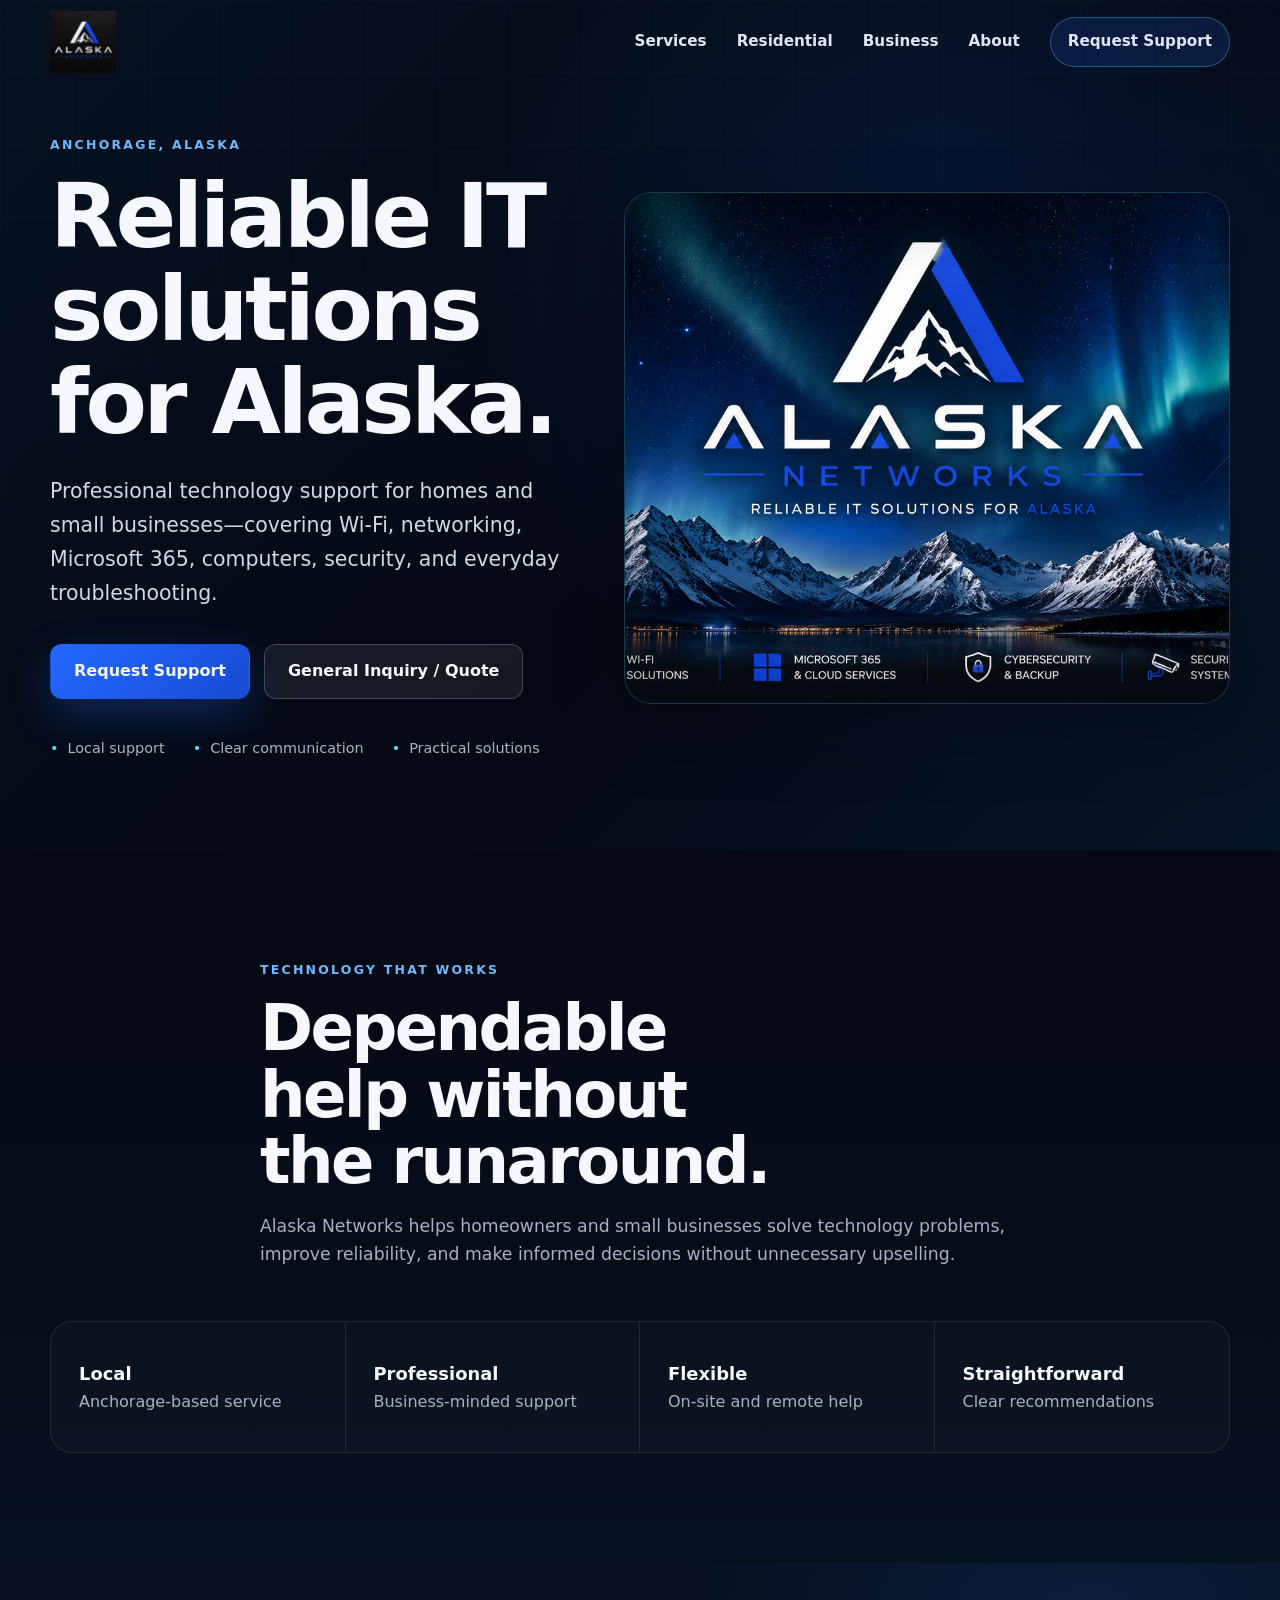
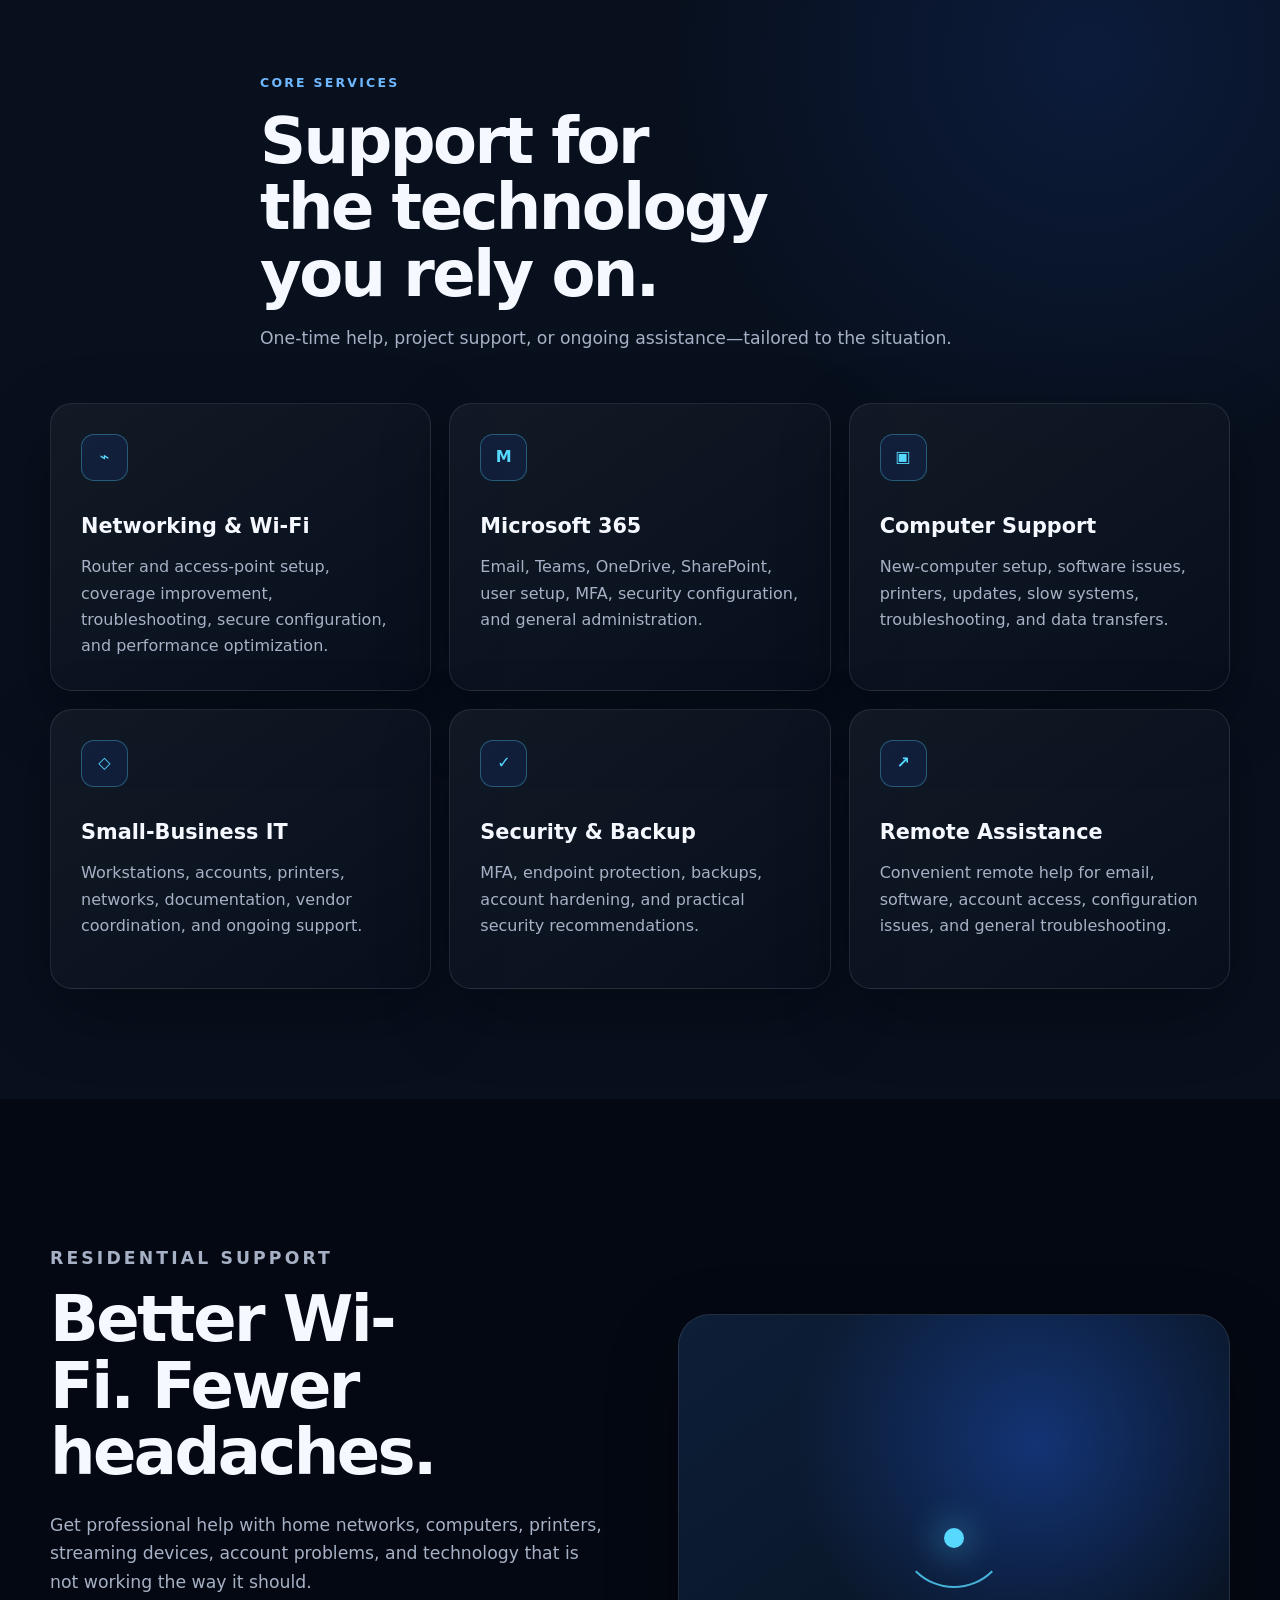
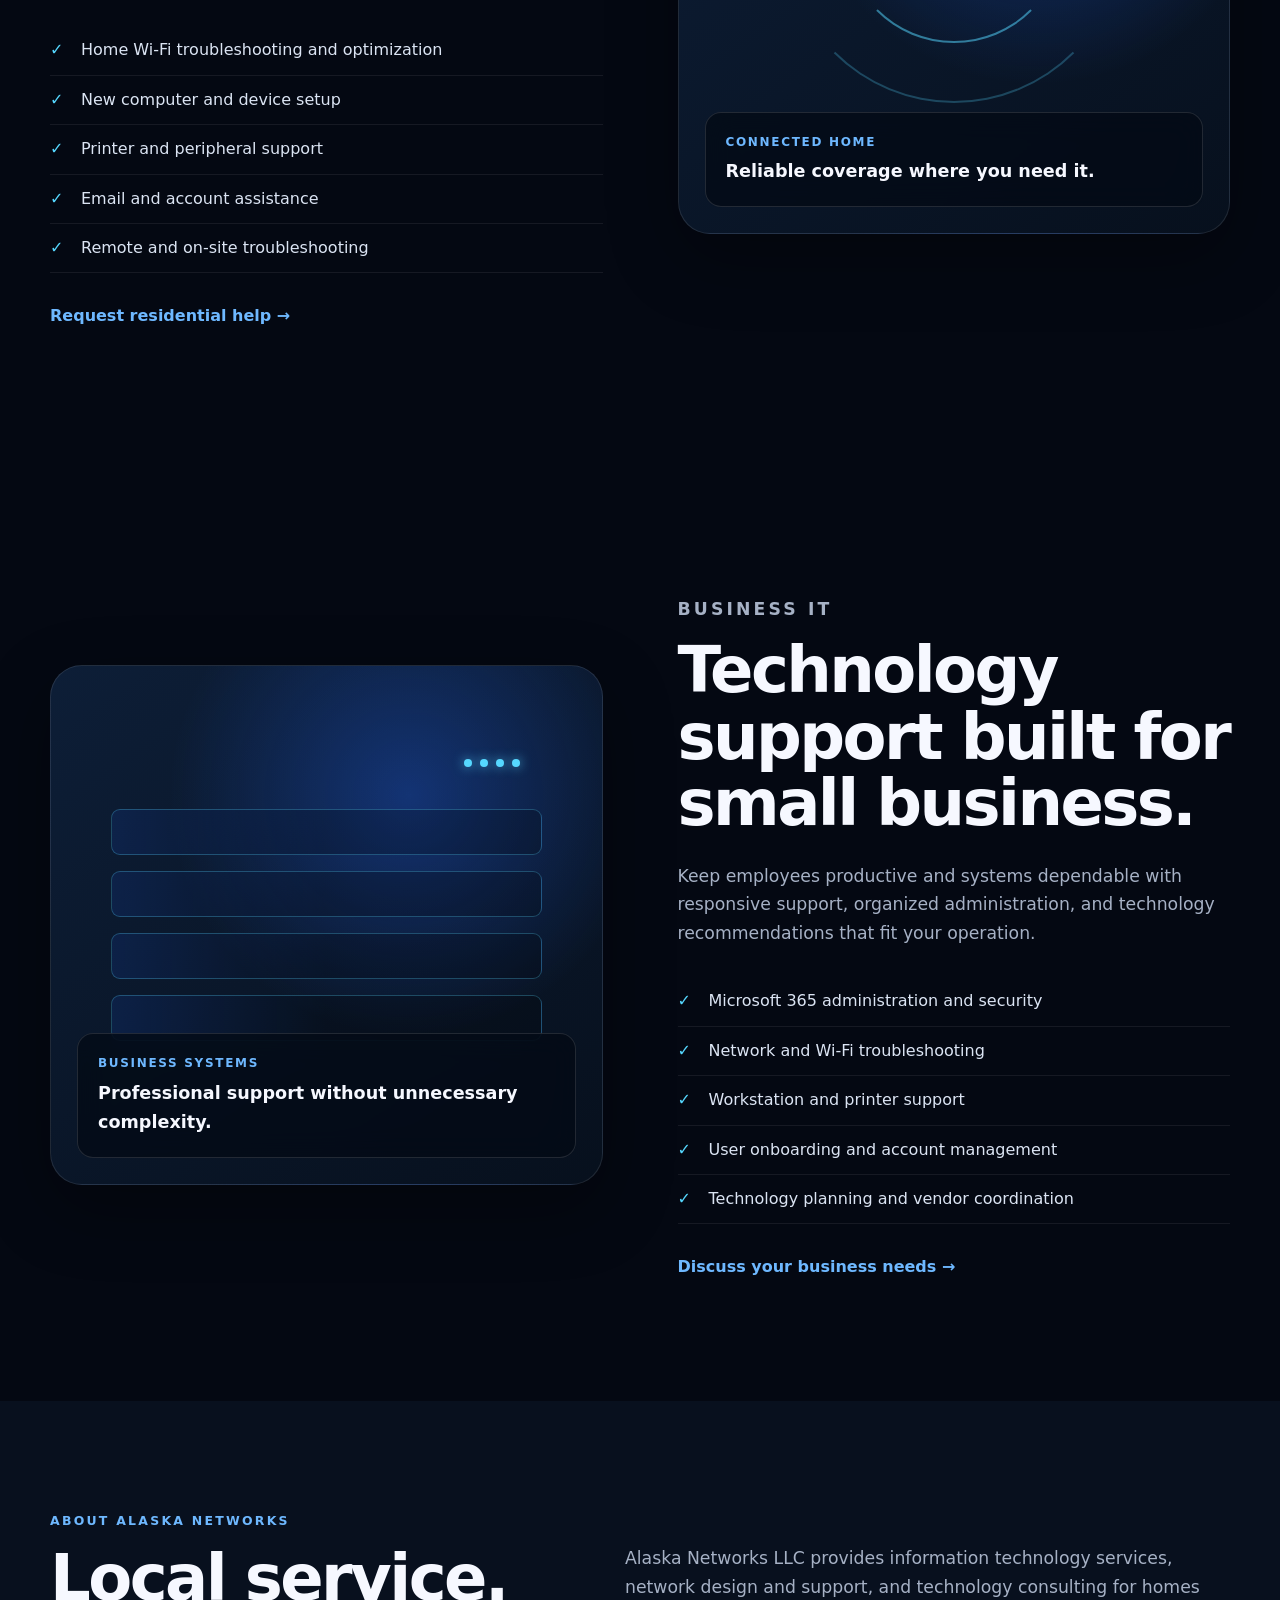
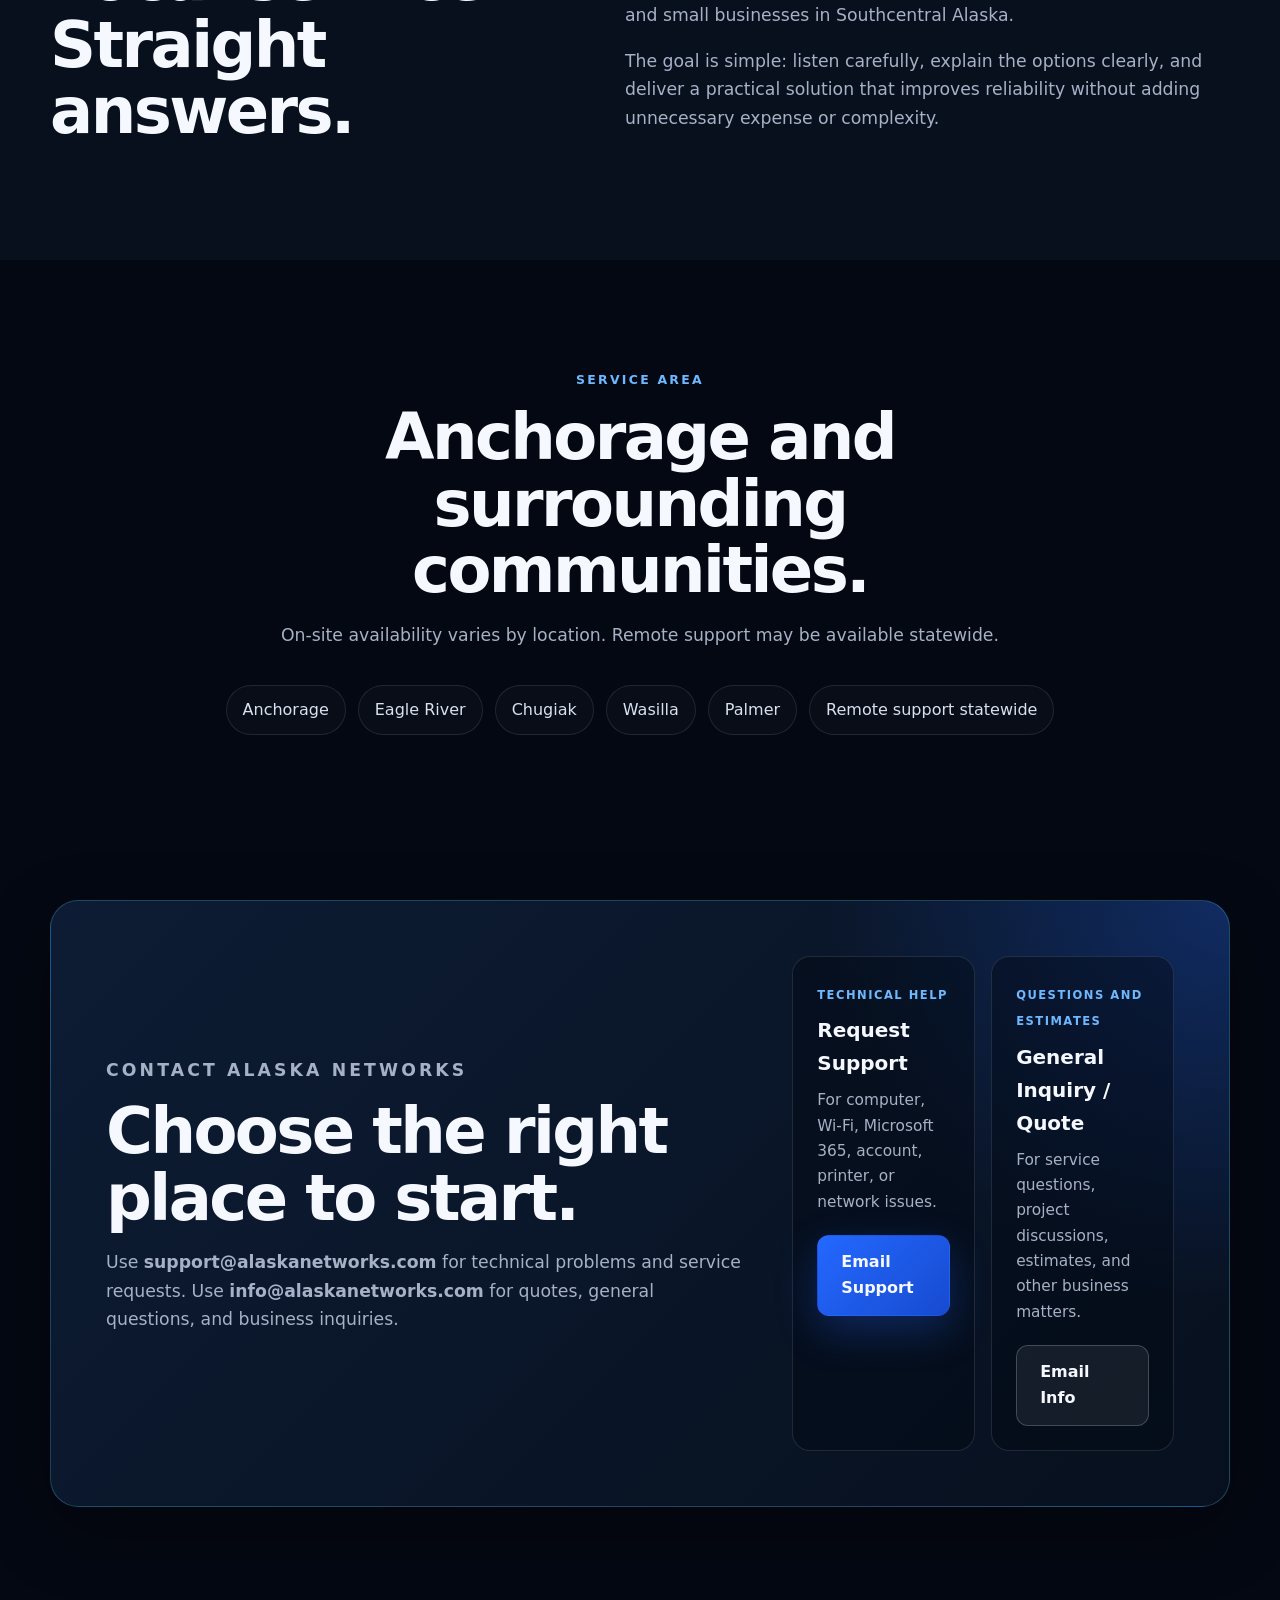
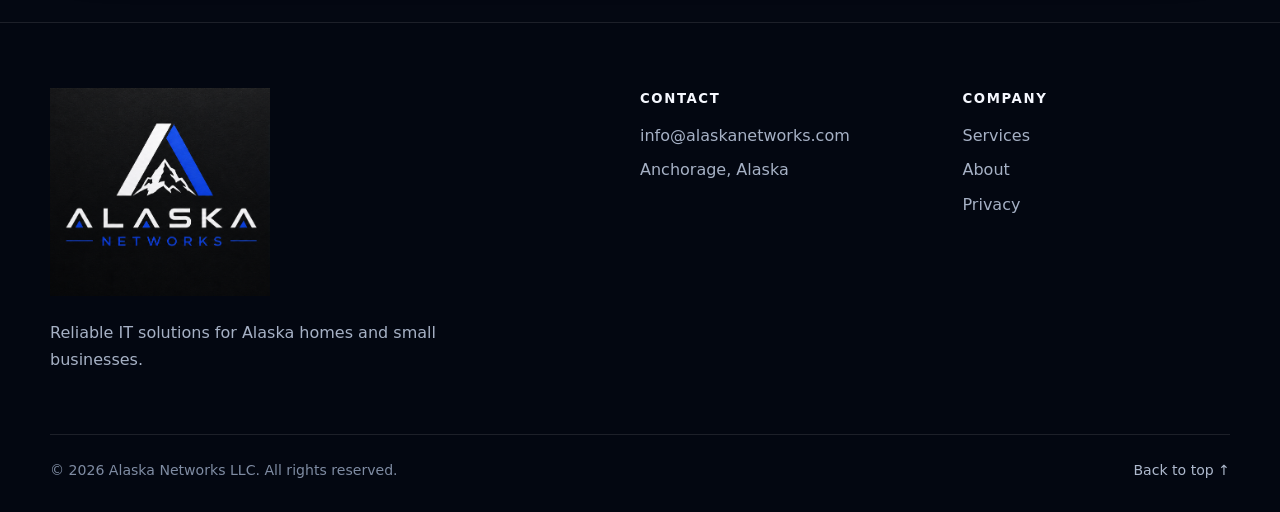
==== commit a390ec04: "Add files via upload" ====
--- a/index.html
+++ b/index.html
@@ -29,29 +29,34 @@
         <a href="#residential">Residential</a>
         <a href="#business">Business</a>
         <a href="#about">About</a>
-        <a class="nav-button" href="#contact">Request Service</a>
+        <a class="nav-button" href="#contact">Request Support</a>
       </nav>
     </div>
   </header>
 
   <main id="main">
     <section class="hero" id="top">
-      <div class="hero-overlay"></div>
-      <div class="hero-content reveal">
-        <p class="eyebrow">Anchorage, Alaska</p>
-        <h1>Reliable IT solutions for Alaska.</h1>
-        <p class="hero-text">
-          Professional technology support for homes and small businesses—covering Wi-Fi,
-          networking, Microsoft 365, computers, security, and everyday troubleshooting.
-        </p>
-        <div class="button-row">
-          <a class="button primary" href="#contact">Request Service</a>
-          <a class="button secondary" href="#services">View Services</a>
-        </div>
-        <div class="trust-points">
-          <span>Local support</span>
-          <span>Clear communication</span>
-          <span>Practical solutions</span>
+      <div class="hero-shell">
+        <div class="hero-content reveal">
+          <p class="eyebrow">Anchorage, Alaska</p>
+          <h1>Reliable IT solutions for Alaska.</h1>
+          <p class="hero-text">
+            Professional technology support for homes and small businesses—covering Wi-Fi,
+            networking, Microsoft 365, computers, security, and everyday troubleshooting.
+          </p>
+          <div class="button-row">
+            <a class="button primary" href="mailto:support@alaskanetworks.com?subject=Support%20Request&body=Name:%0D%0APhone:%0D%0ALocation:%0D%0AHome%20or%20Business:%0D%0ADescribe%20the%20issue:%0D%0A">Request Support</a>
+            <a class="button secondary" href="mailto:info@alaskanetworks.com?subject=General%20Inquiry%20or%20Quote">General Inquiry / Quote</a>
+          </div>
+          <div class="trust-points">
+            <span>Local support</span>
+            <span>Clear communication</span>
+            <span>Practical solutions</span>
+          </div>
+        </div>
+
+        <div class="hero-art reveal" aria-label="Alaska Networks aurora and mountain branding">
+          <img src="assets/hero-banner.png" alt="Alaska Networks logo over Alaska mountains and northern lights">
         </div>
       </div>
     </section>
@@ -135,7 +140,7 @@
           <li>Email and account assistance</li>
           <li>Remote and on-site troubleshooting</li>
         </ul>
-        <a class="inline-link" href="#contact">Request residential help →</a>
+        <a class="inline-link" href="mailto:support@alaskanetworks.com?subject=Residential%20Support%20Request&body=Name:%0D%0APhone:%0D%0ALocation:%0D%0ADescribe%20the%20issue:%0D%0A">Request residential help →</a>
       </div>
       <div class="visual-panel residential reveal" aria-hidden="true">
         <div class="wifi-arc a1"></div>
@@ -164,7 +169,7 @@
           <li>User onboarding and account management</li>
           <li>Technology planning and vendor coordination</li>
         </ul>
-        <a class="inline-link" href="#contact">Discuss your business needs →</a>
+        <a class="inline-link" href="mailto:info@alaskanetworks.com?subject=Business%20IT%20Inquiry">Discuss your business needs →</a>
       </div>
       <div class="visual-panel business reveal" aria-hidden="true">
         <div class="rack-line"></div>
@@ -217,16 +222,28 @@
     <section class="contact-section" id="contact">
       <div class="contact-card reveal">
         <div>
-          <p class="eyebrow">Request service</p>
-          <h2>Tell us what is going on.</h2>
+          <p class="eyebrow">Contact Alaska Networks</p>
+          <h2>Choose the right place to start.</h2>
           <p>
-            Email a short description of the issue, your location, and the best way to reach you.
-            Alaska Networks will follow up to discuss the next step.
-          </p>
-        </div>
-        <div class="contact-buttons">
-          <a class="button primary" href="mailto:info@alaskanetworks.com?subject=Service%20Request%20-%20Alaska%20Networks">Email info@alaskanetworks.com</a>
-          <a class="button secondary" href="mailto:support@alaskanetworks.com?subject=Support%20Request">Contact Support</a>
+            Use <strong>support@alaskanetworks.com</strong> for technical problems and service requests.
+            Use <strong>info@alaskanetworks.com</strong> for quotes, general questions, and business inquiries.
+          </p>
+        </div>
+
+        <div class="contact-options">
+          <article class="contact-option">
+            <span class="contact-label">Technical help</span>
+            <h3>Request Support</h3>
+            <p>For computer, Wi-Fi, Microsoft 365, account, printer, or network issues.</p>
+            <a class="button primary" href="mailto:support@alaskanetworks.com?subject=Support%20Request&body=Name:%0D%0APhone:%0D%0ALocation:%0D%0AHome%20or%20Business:%0D%0ADescribe%20the%20issue:%0D%0A">Email Support</a>
+          </article>
+
+          <article class="contact-option">
+            <span class="contact-label">Questions and estimates</span>
+            <h3>General Inquiry / Quote</h3>
+            <p>For service questions, project discussions, estimates, and other business matters.</p>
+            <a class="button secondary" href="mailto:info@alaskanetworks.com?subject=General%20Inquiry%20or%20Quote">Email Info</a>
+          </article>
         </div>
       </div>
     </section>
--- a/styles.css
+++ b/styles.css
@@ -110,25 +110,69 @@
 
 .hero {
   position: relative;
-  min-height: 820px;
-  display: grid;
-  place-items: center;
+  min-height: 760px;
+  display: flex;
+  align-items: center;
   overflow: hidden;
-  padding: 145px 22px 90px;
-  background: url("assets/hero-banner.png") center/cover no-repeat;
-}
-.hero-overlay {
+  padding: 135px 22px 90px;
+  background:
+    radial-gradient(circle at 75% 35%, rgba(36,104,255,.16), transparent 30rem),
+    linear-gradient(135deg, #07111f 0%, #040812 58%, #071426 100%);
+}
+
+.hero::before {
+  content: "";
   position: absolute;
   inset: 0;
-  background:
-    linear-gradient(to bottom, rgba(2,7,16,.28), rgba(2,7,16,.82) 68%, #040812 100%),
-    radial-gradient(circle at 50% 34%, transparent 0, rgba(2,7,16,.18) 47%, rgba(2,7,16,.70) 100%);
-}
+  pointer-events: none;
+  opacity: .18;
+  background-image:
+    linear-gradient(rgba(86,216,255,.15) 1px, transparent 1px),
+    linear-gradient(90deg, rgba(86,216,255,.15) 1px, transparent 1px);
+  background-size: 72px 72px;
+  mask-image: linear-gradient(to bottom, rgba(0,0,0,.7), transparent 90%);
+}
+
+.hero-shell {
+  position: relative;
+  z-index: 1;
+  width: min(var(--max), 100%);
+  margin: 0 auto;
+  display: grid;
+  grid-template-columns: .92fr 1.08fr;
+  gap: 58px;
+  align-items: center;
+}
+
 .hero-content {
+  text-align: left;
+}
+
+.hero-art {
   position: relative;
-  width: min(900px, 100%);
-  text-align: center;
-}
+  overflow: hidden;
+  border: 1px solid rgba(86,216,255,.22);
+  border-radius: 28px;
+  background: #07101d;
+  box-shadow: var(--shadow);
+}
+
+.hero-art::after {
+  content: "";
+  position: absolute;
+  inset: 0;
+  pointer-events: none;
+  box-shadow: inset 0 0 80px rgba(2,7,16,.38);
+}
+
+.hero-art img {
+  display: block;
+  width: 100%;
+  min-height: 510px;
+  object-fit: cover;
+  object-position: center;
+}
+
 .eyebrow {
   margin: 0 0 14px;
   color: #6eb8ff;
@@ -150,8 +194,8 @@
   text-wrap: balance;
 }
 .hero-text {
-  max-width: 780px;
-  margin: 26px auto 0;
+  max-width: 650px;
+  margin: 26px 0 0;
   color: #d0d9e8;
   font-size: clamp(1.07rem, 2vw, 1.28rem);
 }
@@ -160,7 +204,7 @@
 .contact-buttons {
   display: flex;
   flex-wrap: wrap;
-  justify-content: center;
+  justify-content: flex-start;
   gap: 14px;
   margin-top: 34px;
 }
@@ -189,7 +233,7 @@
 .trust-points {
   display: flex;
   flex-wrap: wrap;
-  justify-content: center;
+  justify-content: flex-start;
   gap: 13px 28px;
   margin-top: 38px;
   color: #a9b4c8;
@@ -619,3 +663,78 @@
     transform: none;
   }
 }
+
+
+.contact-options {
+  display: grid;
+  grid-template-columns: 1fr 1fr;
+  gap: 16px;
+}
+
+.contact-option {
+  padding: 24px;
+  border: 1px solid rgba(255,255,255,.11);
+  border-radius: 18px;
+  background: rgba(4,10,21,.46);
+}
+
+.contact-option h3 {
+  margin: 7px 0 8px;
+  font-size: 1.25rem;
+}
+
+.contact-option p {
+  margin: 0 0 20px;
+  color: var(--muted);
+  font-size: .96rem;
+}
+
+.contact-option .button {
+  width: 100%;
+}
+
+.contact-label {
+  color: #6eb8ff;
+  font-size: .72rem;
+  font-weight: 900;
+  letter-spacing: .13em;
+  text-transform: uppercase;
+}
+
+@media (max-width: 1000px) {
+  .hero-shell {
+    grid-template-columns: 1fr;
+    gap: 42px;
+  }
+
+  .hero-content {
+    max-width: 820px;
+    text-align: center;
+    margin: 0 auto;
+  }
+
+  .hero-text {
+    margin-left: auto;
+    margin-right: auto;
+  }
+
+  .hero .button-row,
+  .hero .trust-points {
+    justify-content: center;
+  }
+
+  .hero-art {
+    max-width: 900px;
+    margin: 0 auto;
+  }
+
+  .hero-art img {
+    min-height: 0;
+  }
+}
+
+@media (max-width: 760px) {
+  .contact-options {
+    grid-template-columns: 1fr;
+  }
+}
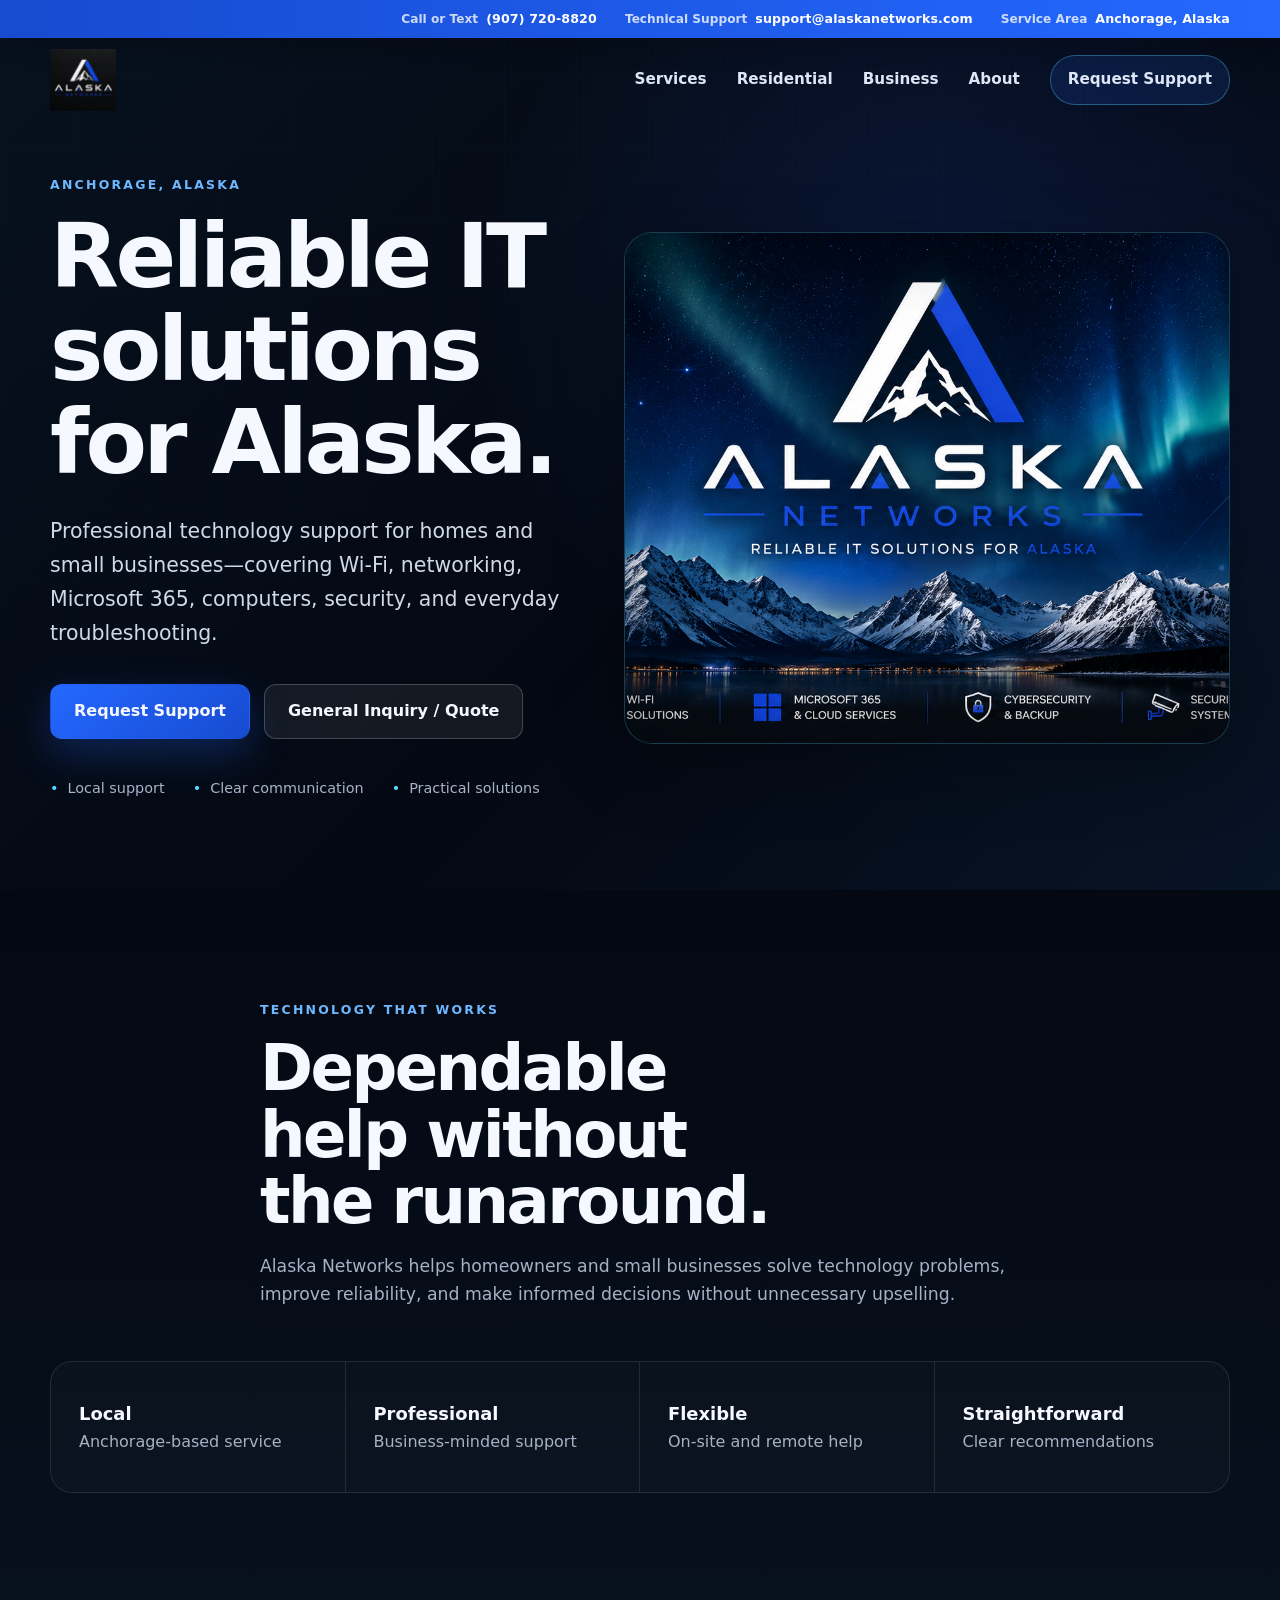
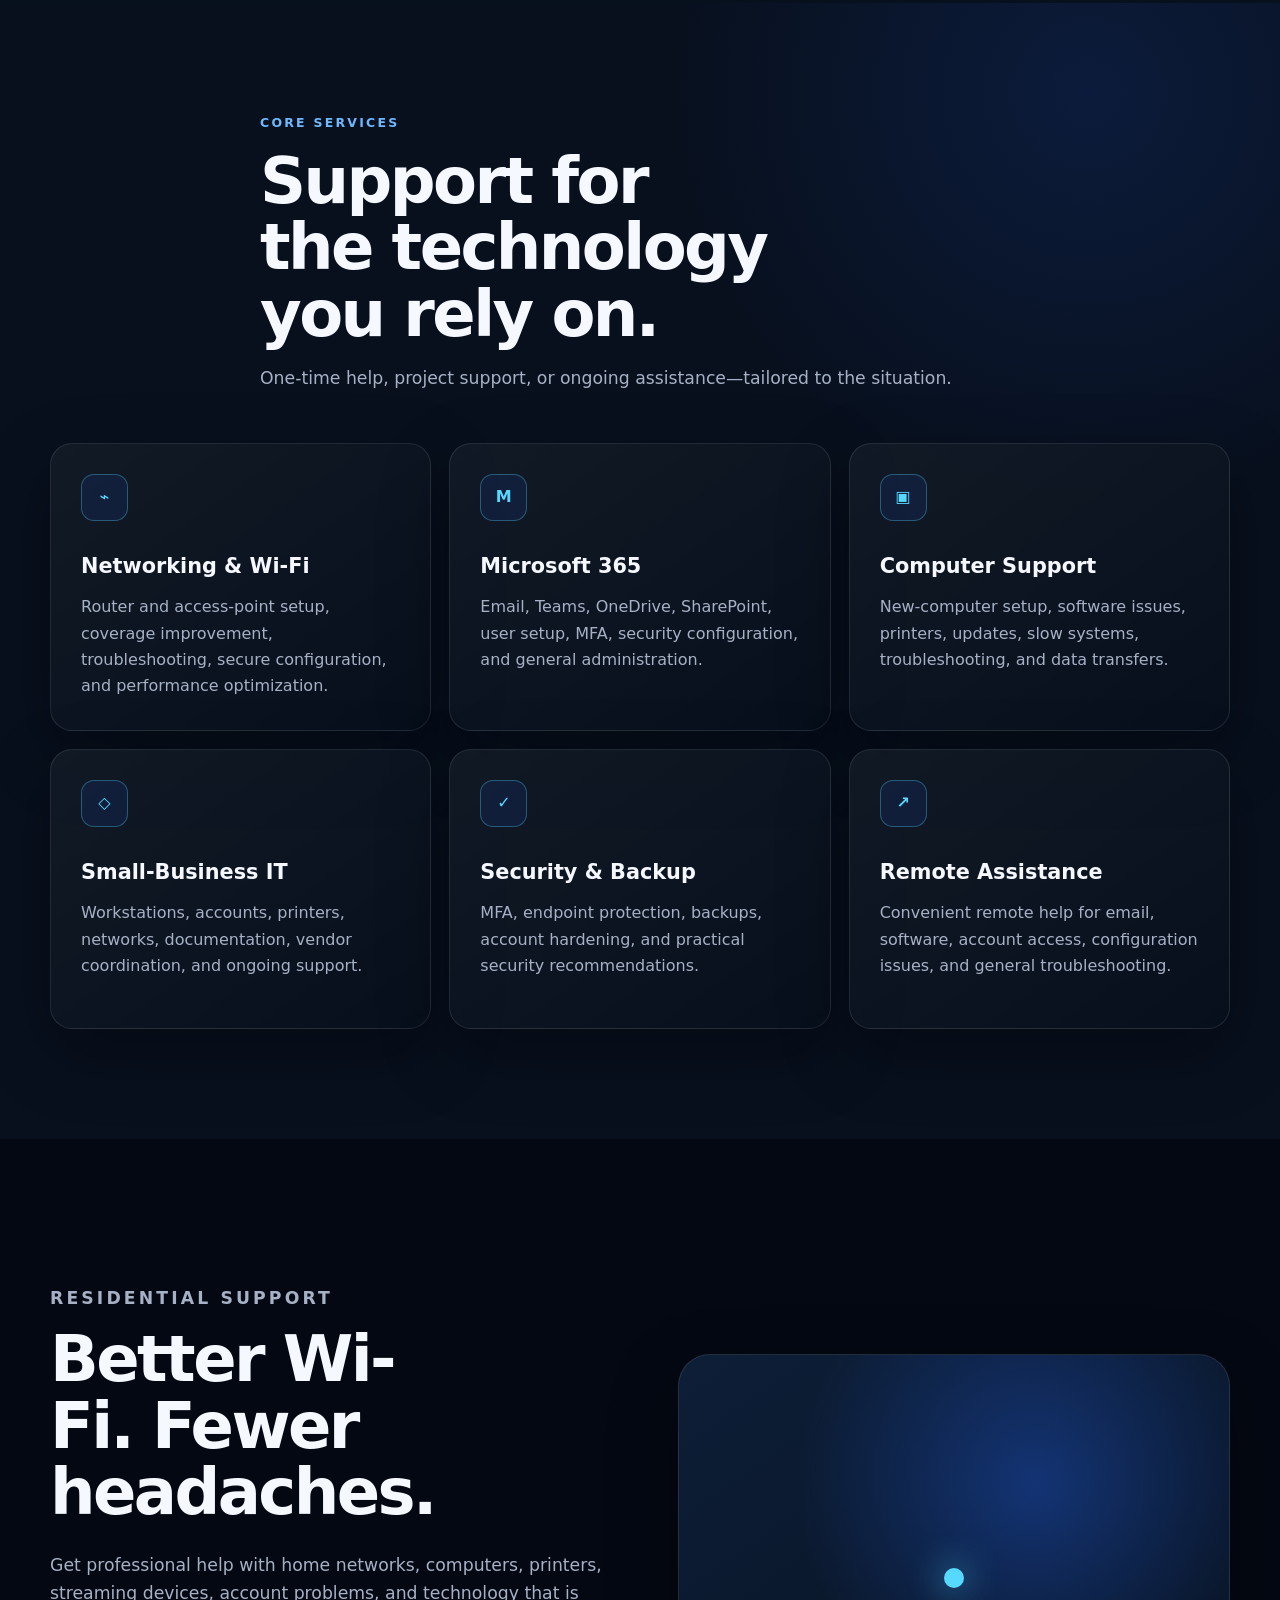
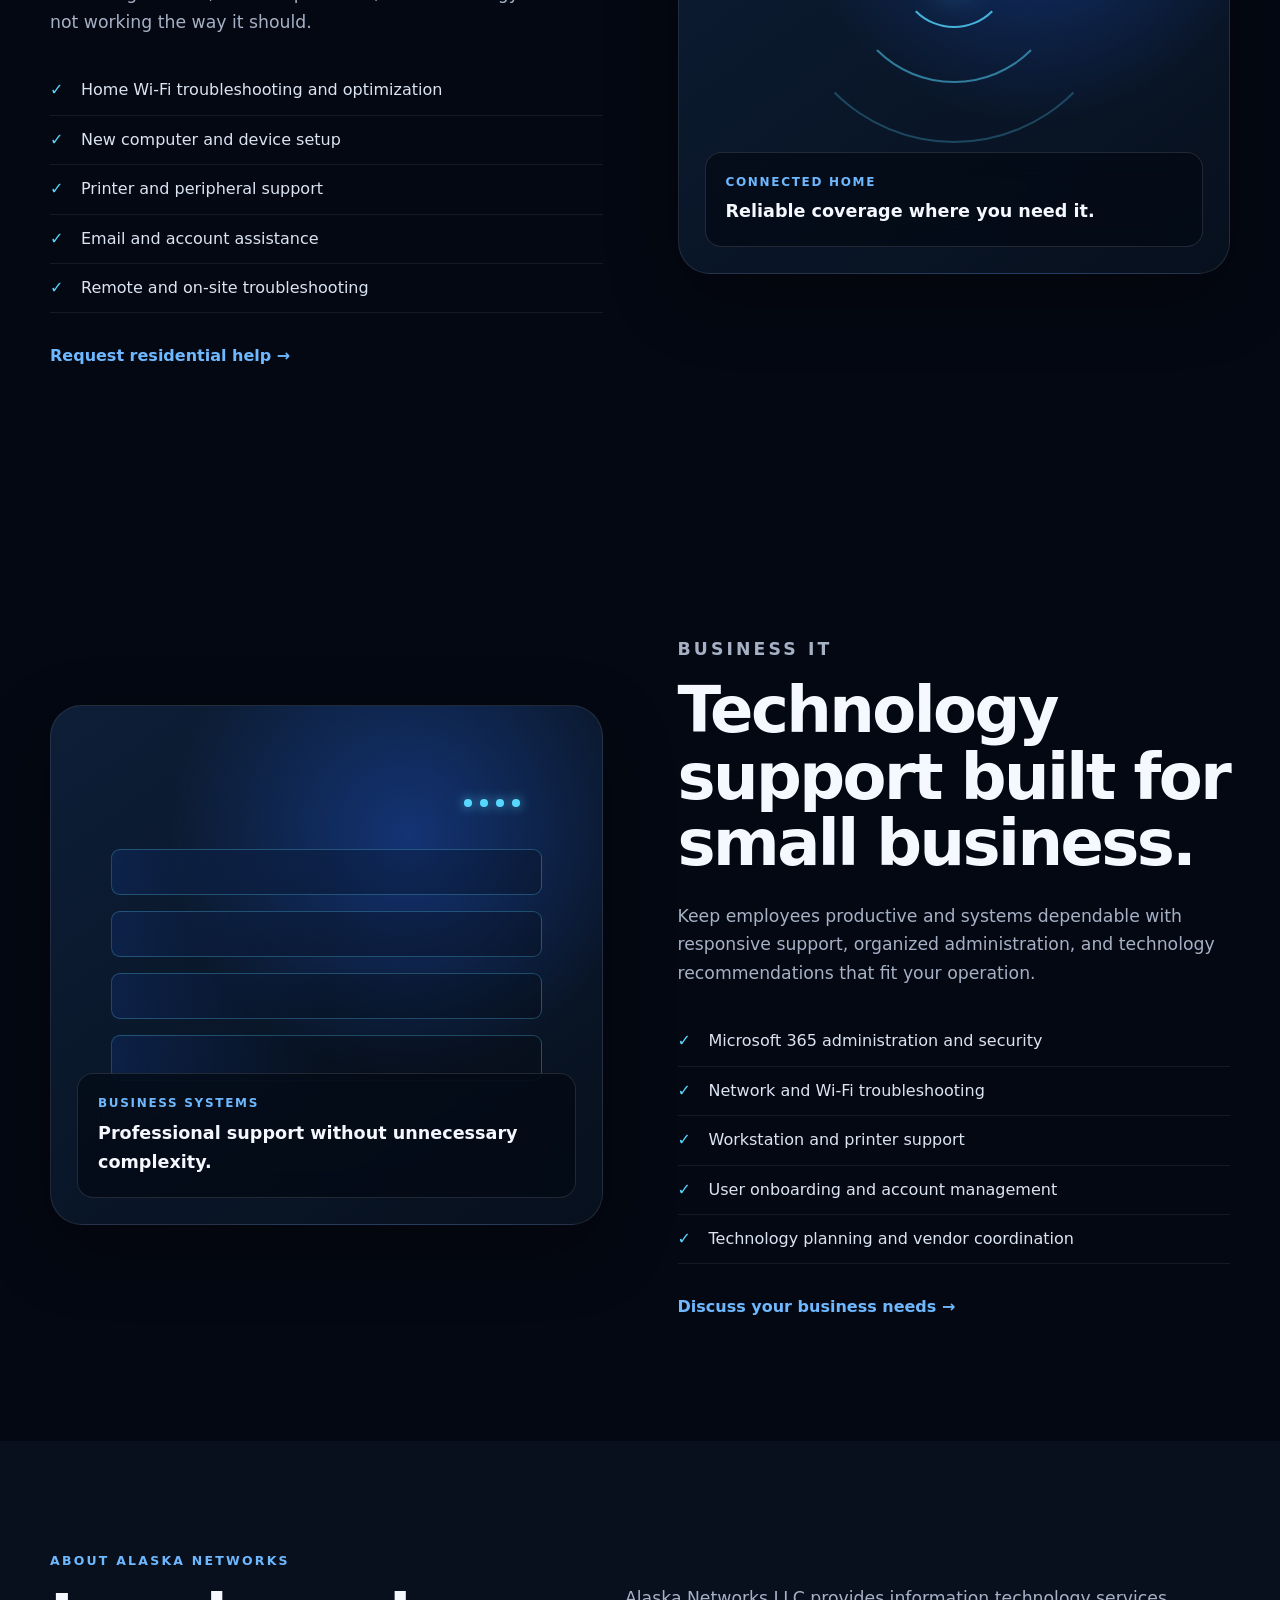
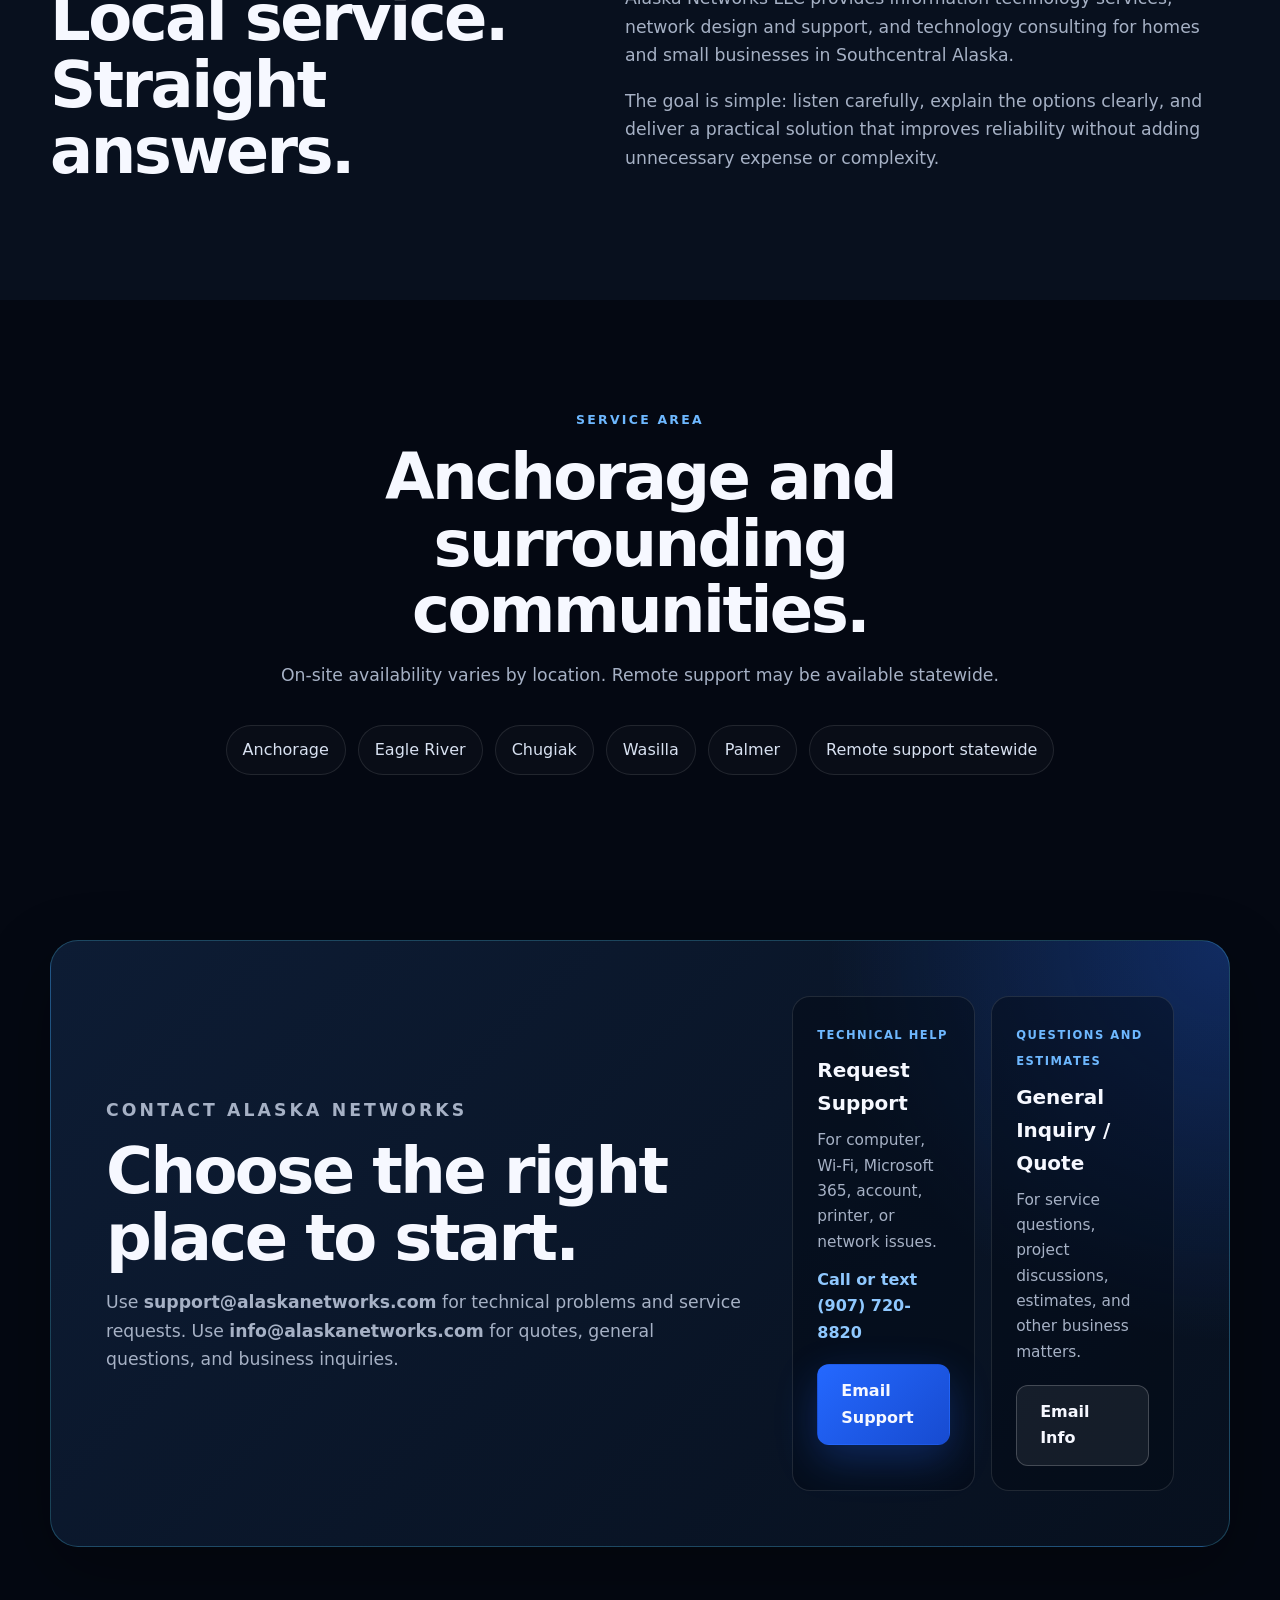
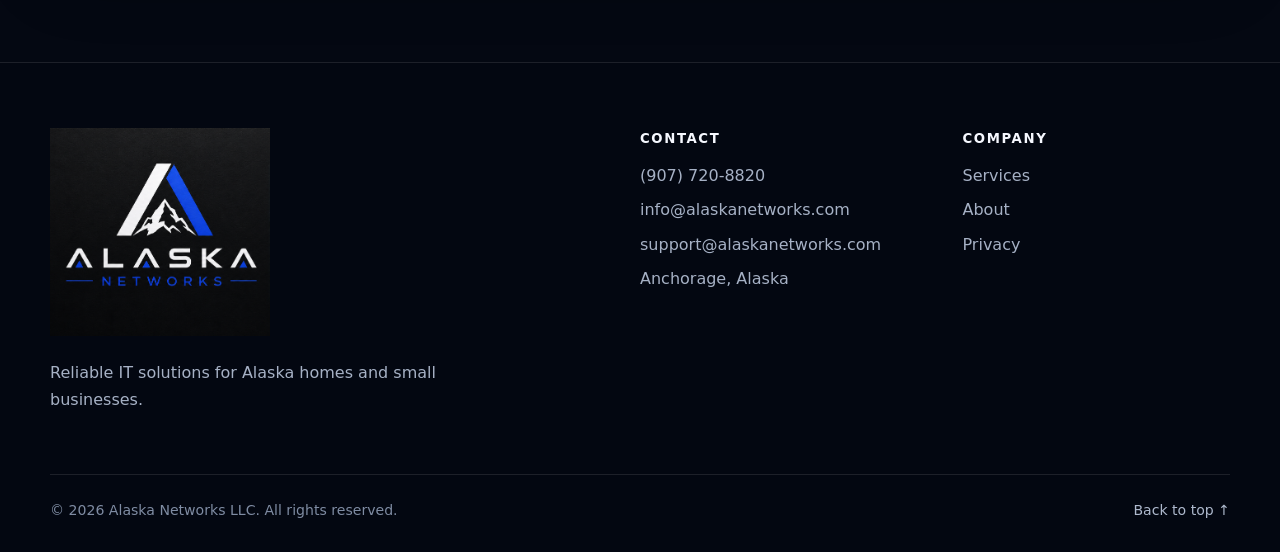
==== commit dbc7be8a: "Add files via upload" ====
--- a/index.html
+++ b/index.html
@@ -13,6 +13,23 @@
 </head>
 <body>
   <a class="skip-link" href="#main">Skip to content</a>
+
+  <div class="top-contact-bar">
+    <div class="top-contact-inner">
+      <a href="tel:+19077208820">
+        <span class="top-label">Call or Text</span>
+        <strong>(907) 720-8820</strong>
+      </a>
+      <a href="mailto:support@alaskanetworks.com">
+        <span class="top-label">Technical Support</span>
+        <strong>support@alaskanetworks.com</strong>
+      </a>
+      <span class="top-location">
+        <span class="top-label">Service Area</span>
+        <strong>Anchorage, Alaska</strong>
+      </span>
+    </div>
+  </div>
 
   <header class="site-header">
     <div class="nav-shell">
@@ -235,6 +252,7 @@
             <span class="contact-label">Technical help</span>
             <h3>Request Support</h3>
             <p>For computer, Wi-Fi, Microsoft 365, account, printer, or network issues.</p>
+            <a class="contact-phone" href="tel:+19077208820">Call or text (907) 720-8820</a>
             <a class="button primary" href="mailto:support@alaskanetworks.com?subject=Support%20Request&body=Name:%0D%0APhone:%0D%0ALocation:%0D%0AHome%20or%20Business:%0D%0ADescribe%20the%20issue:%0D%0A">Email Support</a>
           </article>
 
@@ -257,7 +275,9 @@
       </div>
       <div>
         <h3>Contact</h3>
+        <a href="tel:+19077208820">(907) 720-8820</a>
         <a href="mailto:info@alaskanetworks.com">info@alaskanetworks.com</a>
+        <a href="mailto:support@alaskanetworks.com">support@alaskanetworks.com</a>
         <span>Anchorage, Alaska</span>
       </div>
       <div>
--- a/styles.css
+++ b/styles.css
@@ -39,9 +39,54 @@
 }
 .skip-link:focus { top: 20px; }
 
+.top-contact-bar {
+  position: fixed;
+  inset: 0 0 auto 0;
+  z-index: 1100;
+  min-height: 38px;
+  display: flex;
+  align-items: center;
+  background: linear-gradient(90deg, #174bd0, #2468ff);
+  box-shadow: 0 8px 22px rgba(0,0,0,.20);
+}
+
+.top-contact-inner {
+  width: min(var(--max), calc(100% - 36px));
+  margin: 0 auto;
+  display: flex;
+  align-items: center;
+  justify-content: flex-end;
+  gap: 28px;
+  font-size: .76rem;
+}
+
+.top-contact-inner a,
+.top-location {
+  min-height: 38px;
+  display: inline-flex;
+  align-items: center;
+  gap: 8px;
+  color: #fff;
+  text-decoration: none;
+  white-space: nowrap;
+}
+
+.top-contact-inner a:hover { text-decoration: underline; }
+
+.top-label {
+  opacity: .78;
+  font-weight: 650;
+}
+
+.top-contact-inner strong,
+.top-location strong {
+  font-size: .79rem;
+  letter-spacing: .01em;
+}
+
 .site-header {
   position: fixed;
-  inset: 0 0 auto 0;
+  inset: 38px 0 auto 0;
   z-index: 1000;
   border-bottom: 1px solid transparent;
   transition: .25s ease;
@@ -114,7 +159,7 @@
   display: flex;
   align-items: center;
   overflow: hidden;
-  padding: 135px 22px 90px;
+  padding: 175px 22px 90px;
   background:
     radial-gradient(circle at 75% 35%, rgba(36,104,255,.16), transparent 30rem),
     linear-gradient(135deg, #07111f 0%, #040812 58%, #071426 100%);
@@ -738,3 +783,31 @@
     grid-template-columns: 1fr;
   }
 }
+
+
+.contact-phone {
+  display: inline-block;
+  margin: -8px 0 18px;
+  color: #8fc8ff;
+  font-weight: 850;
+  text-decoration: none;
+}
+
+.contact-phone:hover { text-decoration: underline; }
+
+@media (max-width: 760px) {
+  .top-contact-inner {
+    justify-content: center;
+    gap: 18px;
+  }
+
+  .top-location,
+  .top-contact-inner a[href^="mailto:"] {
+    display: none;
+  }
+
+  .top-contact-inner a[href^="tel:"] {
+    width: 100%;
+    justify-content: center;
+  }
+}
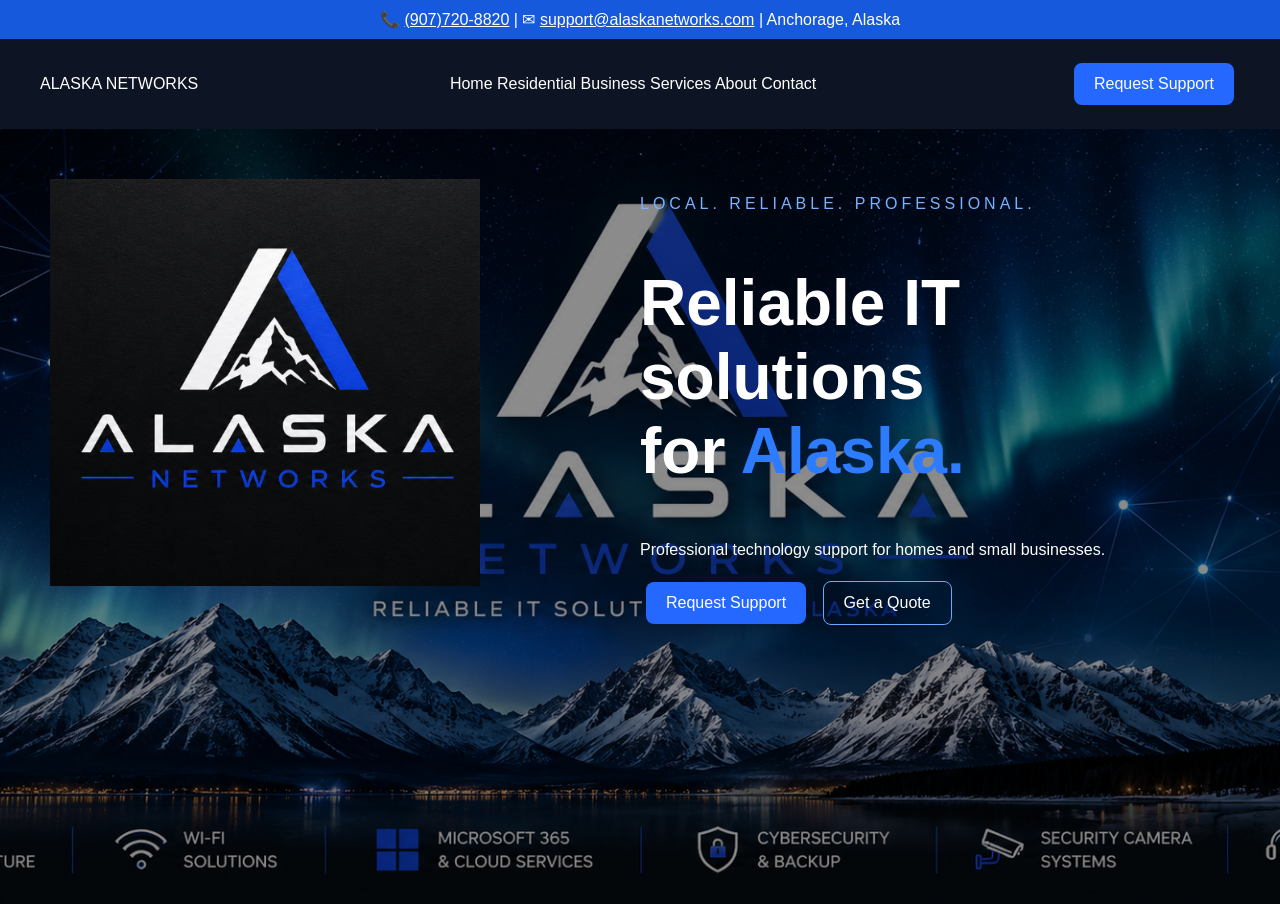
==== commit c7289329: "Add files via upload" ====
--- a/index.html
+++ b/index.html
@@ -1,296 +1 @@
-<!doctype html>
-<html lang="en">
-<head>
-  <meta charset="utf-8">
-  <meta name="viewport" content="width=device-width, initial-scale=1">
-  <meta name="description" content="Alaska Networks provides dependable IT support, Microsoft 365 help, networking, Wi-Fi optimization, computer support, and technology consulting in Anchorage and surrounding communities.">
-  <meta name="theme-color" content="#07111f">
-  <title>Alaska Networks | Reliable IT Solutions for Alaska</title>
-
-  <link rel="icon" href="assets/logo.png">
-  <link rel="stylesheet" href="styles.css">
-  <script defer src="script.js"></script>
-</head>
-<body>
-  <a class="skip-link" href="#main">Skip to content</a>
-
-  <div class="top-contact-bar">
-    <div class="top-contact-inner">
-      <a href="tel:+19077208820">
-        <span class="top-label">Call or Text</span>
-        <strong>(907) 720-8820</strong>
-      </a>
-      <a href="mailto:support@alaskanetworks.com">
-        <span class="top-label">Technical Support</span>
-        <strong>support@alaskanetworks.com</strong>
-      </a>
-      <span class="top-location">
-        <span class="top-label">Service Area</span>
-        <strong>Anchorage, Alaska</strong>
-      </span>
-    </div>
-  </div>
-
-  <header class="site-header">
-    <div class="nav-shell">
-      <a class="brand" href="#top" aria-label="Alaska Networks home">
-        <img src="assets/logo.png" alt="Alaska Networks">
-      </a>
-
-      <button class="menu-button" type="button" aria-label="Open navigation" aria-expanded="false">
-        <span></span><span></span><span></span>
-      </button>
-
-      <nav class="main-nav" aria-label="Primary navigation">
-        <a href="#services">Services</a>
-        <a href="#residential">Residential</a>
-        <a href="#business">Business</a>
-        <a href="#about">About</a>
-        <a class="nav-button" href="#contact">Request Support</a>
-      </nav>
-    </div>
-  </header>
-
-  <main id="main">
-    <section class="hero" id="top">
-      <div class="hero-shell">
-        <div class="hero-content reveal">
-          <p class="eyebrow">Anchorage, Alaska</p>
-          <h1>Reliable IT solutions for Alaska.</h1>
-          <p class="hero-text">
-            Professional technology support for homes and small businesses—covering Wi-Fi,
-            networking, Microsoft 365, computers, security, and everyday troubleshooting.
-          </p>
-          <div class="button-row">
-            <a class="button primary" href="mailto:support@alaskanetworks.com?subject=Support%20Request&body=Name:%0D%0APhone:%0D%0ALocation:%0D%0AHome%20or%20Business:%0D%0ADescribe%20the%20issue:%0D%0A">Request Support</a>
-            <a class="button secondary" href="mailto:info@alaskanetworks.com?subject=General%20Inquiry%20or%20Quote">General Inquiry / Quote</a>
-          </div>
-          <div class="trust-points">
-            <span>Local support</span>
-            <span>Clear communication</span>
-            <span>Practical solutions</span>
-          </div>
-        </div>
-
-        <div class="hero-art reveal" aria-label="Alaska Networks aurora and mountain branding">
-          <img src="assets/hero-banner.png" alt="Alaska Networks logo over Alaska mountains and northern lights">
-        </div>
-      </div>
-    </section>
-
-    <section class="section intro">
-      <div class="section-heading reveal">
-        <p class="eyebrow">Technology that works</p>
-        <h2>Dependable help without the runaround.</h2>
-        <p>
-          Alaska Networks helps homeowners and small businesses solve technology problems,
-          improve reliability, and make informed decisions without unnecessary upselling.
-        </p>
-      </div>
-
-      <div class="stats-grid reveal">
-        <article><strong>Local</strong><span>Anchorage-based service</span></article>
-        <article><strong>Professional</strong><span>Business-minded support</span></article>
-        <article><strong>Flexible</strong><span>On-site and remote help</span></article>
-        <article><strong>Straightforward</strong><span>Clear recommendations</span></article>
-      </div>
-    </section>
-
-    <section class="section services-section" id="services">
-      <div class="section-heading reveal">
-        <p class="eyebrow">Core services</p>
-        <h2>Support for the technology you rely on.</h2>
-        <p>One-time help, project support, or ongoing assistance—tailored to the situation.</p>
-      </div>
-
-      <div class="services-grid">
-        <article class="service-card reveal">
-          <div class="icon">⌁</div>
-          <h3>Networking & Wi-Fi</h3>
-          <p>Router and access-point setup, coverage improvement, troubleshooting, secure configuration, and performance optimization.</p>
-        </article>
-
-        <article class="service-card reveal">
-          <div class="icon">M</div>
-          <h3>Microsoft 365</h3>
-          <p>Email, Teams, OneDrive, SharePoint, user setup, MFA, security configuration, and general administration.</p>
-        </article>
-
-        <article class="service-card reveal">
-          <div class="icon">▣</div>
-          <h3>Computer Support</h3>
-          <p>New-computer setup, software issues, printers, updates, slow systems, troubleshooting, and data transfers.</p>
-        </article>
-
-        <article class="service-card reveal">
-          <div class="icon">◇</div>
-          <h3>Small-Business IT</h3>
-          <p>Workstations, accounts, printers, networks, documentation, vendor coordination, and ongoing support.</p>
-        </article>
-
-        <article class="service-card reveal">
-          <div class="icon">✓</div>
-          <h3>Security & Backup</h3>
-          <p>MFA, endpoint protection, backups, account hardening, and practical security recommendations.</p>
-        </article>
-
-        <article class="service-card reveal">
-          <div class="icon">↗</div>
-          <h3>Remote Assistance</h3>
-          <p>Convenient remote help for email, software, account access, configuration issues, and general troubleshooting.</p>
-        </article>
-      </div>
-    </section>
-
-    <section class="split-section" id="residential">
-      <div class="split-copy reveal">
-        <p class="eyebrow">Residential support</p>
-        <h2>Better Wi-Fi. Fewer headaches.</h2>
-        <p>
-          Get professional help with home networks, computers, printers, streaming devices,
-          account problems, and technology that is not working the way it should.
-        </p>
-        <ul>
-          <li>Home Wi-Fi troubleshooting and optimization</li>
-          <li>New computer and device setup</li>
-          <li>Printer and peripheral support</li>
-          <li>Email and account assistance</li>
-          <li>Remote and on-site troubleshooting</li>
-        </ul>
-        <a class="inline-link" href="mailto:support@alaskanetworks.com?subject=Residential%20Support%20Request&body=Name:%0D%0APhone:%0D%0ALocation:%0D%0ADescribe%20the%20issue:%0D%0A">Request residential help →</a>
-      </div>
-      <div class="visual-panel residential reveal" aria-hidden="true">
-        <div class="wifi-arc a1"></div>
-        <div class="wifi-arc a2"></div>
-        <div class="wifi-arc a3"></div>
-        <div class="wifi-dot"></div>
-        <div class="visual-caption">
-          <span>Connected home</span>
-          <strong>Reliable coverage where you need it.</strong>
-        </div>
-      </div>
-    </section>
-
-    <section class="split-section reverse" id="business">
-      <div class="split-copy reveal">
-        <p class="eyebrow">Business IT</p>
-        <h2>Technology support built for small business.</h2>
-        <p>
-          Keep employees productive and systems dependable with responsive support,
-          organized administration, and technology recommendations that fit your operation.
-        </p>
-        <ul>
-          <li>Microsoft 365 administration and security</li>
-          <li>Network and Wi-Fi troubleshooting</li>
-          <li>Workstation and printer support</li>
-          <li>User onboarding and account management</li>
-          <li>Technology planning and vendor coordination</li>
-        </ul>
-        <a class="inline-link" href="mailto:info@alaskanetworks.com?subject=Business%20IT%20Inquiry">Discuss your business needs →</a>
-      </div>
-      <div class="visual-panel business reveal" aria-hidden="true">
-        <div class="rack-line"></div>
-        <div class="rack-line"></div>
-        <div class="rack-line"></div>
-        <div class="rack-line"></div>
-        <div class="rack-lights"><i></i><i></i><i></i><i></i></div>
-        <div class="visual-caption">
-          <span>Business systems</span>
-          <strong>Professional support without unnecessary complexity.</strong>
-        </div>
-      </div>
-    </section>
-
-    <section class="section about" id="about">
-      <div class="about-grid">
-        <div class="section-heading reveal">
-          <p class="eyebrow">About Alaska Networks</p>
-          <h2>Local service. Straight answers.</h2>
-        </div>
-        <div class="about-copy reveal">
-          <p>
-            Alaska Networks LLC provides information technology services, network design and support,
-            and technology consulting for homes and small businesses in Southcentral Alaska.
-          </p>
-          <p>
-            The goal is simple: listen carefully, explain the options clearly, and deliver a practical
-            solution that improves reliability without adding unnecessary expense or complexity.
-          </p>
-        </div>
-      </div>
-    </section>
-
-    <section class="section area-section">
-      <div class="section-heading centered reveal">
-        <p class="eyebrow">Service area</p>
-        <h2>Anchorage and surrounding communities.</h2>
-        <p>On-site availability varies by location. Remote support may be available statewide.</p>
-      </div>
-      <div class="area-tags reveal">
-        <span>Anchorage</span>
-        <span>Eagle River</span>
-        <span>Chugiak</span>
-        <span>Wasilla</span>
-        <span>Palmer</span>
-        <span>Remote support statewide</span>
-      </div>
-    </section>
-
-    <section class="contact-section" id="contact">
-      <div class="contact-card reveal">
-        <div>
-          <p class="eyebrow">Contact Alaska Networks</p>
-          <h2>Choose the right place to start.</h2>
-          <p>
-            Use <strong>support@alaskanetworks.com</strong> for technical problems and service requests.
-            Use <strong>info@alaskanetworks.com</strong> for quotes, general questions, and business inquiries.
-          </p>
-        </div>
-
-        <div class="contact-options">
-          <article class="contact-option">
-            <span class="contact-label">Technical help</span>
-            <h3>Request Support</h3>
-            <p>For computer, Wi-Fi, Microsoft 365, account, printer, or network issues.</p>
-            <a class="contact-phone" href="tel:+19077208820">Call or text (907) 720-8820</a>
-            <a class="button primary" href="mailto:support@alaskanetworks.com?subject=Support%20Request&body=Name:%0D%0APhone:%0D%0ALocation:%0D%0AHome%20or%20Business:%0D%0ADescribe%20the%20issue:%0D%0A">Email Support</a>
-          </article>
-
-          <article class="contact-option">
-            <span class="contact-label">Questions and estimates</span>
-            <h3>General Inquiry / Quote</h3>
-            <p>For service questions, project discussions, estimates, and other business matters.</p>
-            <a class="button secondary" href="mailto:info@alaskanetworks.com?subject=General%20Inquiry%20or%20Quote">Email Info</a>
-          </article>
-        </div>
-      </div>
-    </section>
-  </main>
-
-  <footer>
-    <div class="footer-grid">
-      <div>
-        <img src="assets/logo.png" alt="Alaska Networks">
-        <p>Reliable IT solutions for Alaska homes and small businesses.</p>
-      </div>
-      <div>
-        <h3>Contact</h3>
-        <a href="tel:+19077208820">(907) 720-8820</a>
-        <a href="mailto:info@alaskanetworks.com">info@alaskanetworks.com</a>
-        <a href="mailto:support@alaskanetworks.com">support@alaskanetworks.com</a>
-        <span>Anchorage, Alaska</span>
-      </div>
-      <div>
-        <h3>Company</h3>
-        <a href="#services">Services</a>
-        <a href="#about">About</a>
-        <a href="privacy.html">Privacy</a>
-      </div>
-    </div>
-    <div class="footer-bottom">
-      <span>© <span id="year"></span> Alaska Networks LLC. All rights reserved.</span>
-      <a href="#top">Back to top ↑</a>
-    </div>
-  </footer>
-</body>
-</html>
+<!doctype html><html><head><meta charset='utf-8'><meta name='viewport' content='width=device-width,initial-scale=1'><title>Alaska Networks</title><link rel='stylesheet' href='styles.css'></head><body><div class='topbar'>📞 <a href='tel:+19077208820'>(907)720-8820</a> | ✉ <a href='mailto:support@alaskanetworks.com'>support@alaskanetworks.com</a> | Anchorage, Alaska</div><header><div class='logo'>ALASKA NETWORKS</div><nav>Home Residential Business Services About Contact</nav><a class='btn' href='mailto:support@alaskanetworks.com'>Request Support</a></header><section class='hero'><div class='overlay'></div><div class='left'><img class='hero-logo' src='assets/logo.png'></div><div class='right'><p class='tag'>LOCAL. RELIABLE. PROFESSIONAL.</p><h1>Reliable IT solutions<br>for <span>Alaska.</span></h1><p>Professional technology support for homes and small businesses.</p><a class='btn' href='mailto:support@alaskanetworks.com'>Request Support</a> <a class='btn alt' href='mailto:info@alaskanetworks.com'>Get a Quote</a></div></section></body></html>
--- a/styles.css
+++ b/styles.css
@@ -1,813 +1 @@
-:root {
-  --bg: #040812;
-  --bg2: #08101d;
-  --panel: #0d192b;
-  --text: #f6f8ff;
-  --muted: #a6b1c5;
-  --line: rgba(255,255,255,.10);
-  --blue: #2468ff;
-  --cyan: #56d8ff;
-  --max: 1180px;
-  --radius: 22px;
-  --shadow: 0 24px 70px rgba(0,0,0,.33);
-}
-
-* { box-sizing: border-box; }
-
-html { scroll-behavior: smooth; }
-
-body {
-  margin: 0;
-  color: var(--text);
-  background: var(--bg);
-  font-family: Inter, ui-sans-serif, system-ui, -apple-system, BlinkMacSystemFont, "Segoe UI", sans-serif;
-  line-height: 1.65;
-}
-
-img { max-width: 100%; }
-a { color: inherit; }
-
-.skip-link {
-  position: fixed;
-  top: -100px;
-  left: 20px;
-  z-index: 5000;
-  padding: 12px 16px;
-  background: #fff;
-  color: #000;
-  border-radius: 8px;
-}
-.skip-link:focus { top: 20px; }
-
-.top-contact-bar {
-  position: fixed;
-  inset: 0 0 auto 0;
-  z-index: 1100;
-  min-height: 38px;
-  display: flex;
-  align-items: center;
-  background: linear-gradient(90deg, #174bd0, #2468ff);
-  box-shadow: 0 8px 22px rgba(0,0,0,.20);
-}
-
-.top-contact-inner {
-  width: min(var(--max), calc(100% - 36px));
-  margin: 0 auto;
-  display: flex;
-  align-items: center;
-  justify-content: flex-end;
-  gap: 28px;
-  font-size: .76rem;
-}
-
-.top-contact-inner a,
-.top-location {
-  min-height: 38px;
-  display: inline-flex;
-  align-items: center;
-  gap: 8px;
-  color: #fff;
-  text-decoration: none;
-  white-space: nowrap;
-}
-
-.top-contact-inner a:hover { text-decoration: underline; }
-
-.top-label {
-  opacity: .78;
-  font-weight: 650;
-}
-
-.top-contact-inner strong,
-.top-location strong {
-  font-size: .79rem;
-  letter-spacing: .01em;
-}
-
-.site-header {
-  position: fixed;
-  inset: 38px 0 auto 0;
-  z-index: 1000;
-  border-bottom: 1px solid transparent;
-  transition: .25s ease;
-}
-.site-header.scrolled {
-  background: rgba(4,8,18,.84);
-  border-color: var(--line);
-  backdrop-filter: blur(16px);
-}
-
-.nav-shell {
-  width: min(var(--max), calc(100% - 36px));
-  min-height: 84px;
-  margin: 0 auto;
-  display: flex;
-  align-items: center;
-  justify-content: space-between;
-}
-
-.brand {
-  display: flex;
-  align-items: center;
-}
-.brand img {
-  width: 210px;
-  max-height: 62px;
-  object-fit: contain;
-  object-position: left center;
-}
-
-.main-nav {
-  display: flex;
-  align-items: center;
-  gap: 30px;
-}
-.main-nav a {
-  color: #dde6f6;
-  text-decoration: none;
-  font-size: .95rem;
-  font-weight: 700;
-}
-.main-nav a:hover { color: #fff; }
-
-.nav-button {
-  padding: 11px 17px;
-  border: 1px solid rgba(86,216,255,.35);
-  border-radius: 999px;
-  background: rgba(36,104,255,.14);
-}
-
-.menu-button {
-  display: none;
-  width: 44px;
-  height: 44px;
-  padding: 10px;
-  border: 1px solid var(--line);
-  border-radius: 10px;
-  background: transparent;
-}
-.menu-button span {
-  display: block;
-  height: 2px;
-  margin: 5px 0;
-  background: #fff;
-}
-
-.hero {
-  position: relative;
-  min-height: 760px;
-  display: flex;
-  align-items: center;
-  overflow: hidden;
-  padding: 175px 22px 90px;
-  background:
-    radial-gradient(circle at 75% 35%, rgba(36,104,255,.16), transparent 30rem),
-    linear-gradient(135deg, #07111f 0%, #040812 58%, #071426 100%);
-}
-
-.hero::before {
-  content: "";
-  position: absolute;
-  inset: 0;
-  pointer-events: none;
-  opacity: .18;
-  background-image:
-    linear-gradient(rgba(86,216,255,.15) 1px, transparent 1px),
-    linear-gradient(90deg, rgba(86,216,255,.15) 1px, transparent 1px);
-  background-size: 72px 72px;
-  mask-image: linear-gradient(to bottom, rgba(0,0,0,.7), transparent 90%);
-}
-
-.hero-shell {
-  position: relative;
-  z-index: 1;
-  width: min(var(--max), 100%);
-  margin: 0 auto;
-  display: grid;
-  grid-template-columns: .92fr 1.08fr;
-  gap: 58px;
-  align-items: center;
-}
-
-.hero-content {
-  text-align: left;
-}
-
-.hero-art {
-  position: relative;
-  overflow: hidden;
-  border: 1px solid rgba(86,216,255,.22);
-  border-radius: 28px;
-  background: #07101d;
-  box-shadow: var(--shadow);
-}
-
-.hero-art::after {
-  content: "";
-  position: absolute;
-  inset: 0;
-  pointer-events: none;
-  box-shadow: inset 0 0 80px rgba(2,7,16,.38);
-}
-
-.hero-art img {
-  display: block;
-  width: 100%;
-  min-height: 510px;
-  object-fit: cover;
-  object-position: center;
-}
-
-.eyebrow {
-  margin: 0 0 14px;
-  color: #6eb8ff;
-  font-size: .78rem;
-  font-weight: 900;
-  letter-spacing: .18em;
-  text-transform: uppercase;
-}
-.hero h1,
-.section-heading h2,
-.split-copy h2,
-.contact-card h2 {
-  margin: 0;
-  letter-spacing: -.04em;
-  line-height: 1.04;
-}
-.hero h1 {
-  font-size: clamp(3.1rem, 7vw, 6.7rem);
-  text-wrap: balance;
-}
-.hero-text {
-  max-width: 650px;
-  margin: 26px 0 0;
-  color: #d0d9e8;
-  font-size: clamp(1.07rem, 2vw, 1.28rem);
-}
-
-.button-row,
-.contact-buttons {
-  display: flex;
-  flex-wrap: wrap;
-  justify-content: flex-start;
-  gap: 14px;
-  margin-top: 34px;
-}
-.button {
-  display: inline-flex;
-  min-height: 52px;
-  align-items: center;
-  justify-content: center;
-  padding: 13px 23px;
-  border: 1px solid transparent;
-  border-radius: 12px;
-  text-decoration: none;
-  font-weight: 850;
-  transition: transform .2s ease, border-color .2s ease, background .2s ease;
-}
-.button:hover { transform: translateY(-2px); }
-.button.primary {
-  background: linear-gradient(135deg, #2468ff, #174bd0);
-  box-shadow: 0 15px 40px rgba(36,104,255,.28);
-}
-.button.secondary {
-  border-color: rgba(255,255,255,.20);
-  background: rgba(255,255,255,.065);
-}
-
-.trust-points {
-  display: flex;
-  flex-wrap: wrap;
-  justify-content: flex-start;
-  gap: 13px 28px;
-  margin-top: 38px;
-  color: #a9b4c8;
-  font-size: .9rem;
-}
-.trust-points span::before {
-  content: "•";
-  margin-right: 9px;
-  color: var(--cyan);
-}
-
-.section {
-  padding: 110px 22px;
-}
-.section > * {
-  width: min(var(--max), 100%);
-  margin-left: auto;
-  margin-right: auto;
-}
-.section-heading { max-width: 760px; }
-.section-heading h2,
-.split-copy h2,
-.contact-card h2 {
-  font-size: clamp(2.25rem, 5vw, 4.25rem);
-  text-wrap: balance;
-}
-.section-heading > p:last-child,
-.split-copy > p,
-.about-copy p,
-.contact-card p {
-  color: var(--muted);
-  font-size: 1.08rem;
-}
-
-.intro {
-  background: linear-gradient(to bottom, #040812, #07101d);
-}
-
-.stats-grid {
-  display: grid;
-  grid-template-columns: repeat(4, 1fr);
-  margin-top: 52px;
-  overflow: hidden;
-  border: 1px solid var(--line);
-  border-radius: var(--radius);
-  background: rgba(255,255,255,.025);
-}
-.stats-grid article {
-  min-height: 130px;
-  padding: 28px;
-  display: flex;
-  flex-direction: column;
-  justify-content: center;
-  border-right: 1px solid var(--line);
-}
-.stats-grid article:last-child { border-right: 0; }
-.stats-grid strong { font-size: 1.12rem; }
-.stats-grid span { color: var(--muted); }
-
-.services-section {
-  background:
-    radial-gradient(circle at 85% 8%, rgba(36,104,255,.13), transparent 26rem),
-    #08101e;
-}
-.services-grid {
-  display: grid;
-  grid-template-columns: repeat(3, 1fr);
-  gap: 18px;
-  margin-top: 50px;
-}
-.service-card {
-  min-height: 280px;
-  padding: 30px;
-  border: 1px solid var(--line);
-  border-radius: var(--radius);
-  background:
-    linear-gradient(145deg, rgba(255,255,255,.045), transparent),
-    rgba(7,15,29,.74);
-  box-shadow: var(--shadow);
-  transition: transform .25s ease, border-color .25s ease;
-}
-.service-card:hover {
-  transform: translateY(-6px);
-  border-color: rgba(86,216,255,.40);
-}
-.icon {
-  width: 47px;
-  height: 47px;
-  display: grid;
-  place-items: center;
-  margin-bottom: 28px;
-  border: 1px solid rgba(86,216,255,.32);
-  border-radius: 13px;
-  color: var(--cyan);
-  background: rgba(36,104,255,.10);
-  font-weight: 900;
-}
-.service-card h3 {
-  margin: 0 0 11px;
-  font-size: 1.3rem;
-}
-.service-card p {
-  margin: 0;
-  color: var(--muted);
-}
-
-.split-section {
-  width: min(var(--max), calc(100% - 44px));
-  margin: 0 auto;
-  padding: 120px 0;
-  display: grid;
-  grid-template-columns: 1fr 1fr;
-  gap: 75px;
-  align-items: center;
-}
-.reverse .split-copy { order: 2; }
-.split-copy > p { margin-top: 25px; }
-.split-copy ul {
-  padding: 0;
-  margin: 30px 0;
-  list-style: none;
-}
-.split-copy li {
-  position: relative;
-  padding: 11px 0 11px 31px;
-  color: #dbe4f3;
-  border-bottom: 1px solid rgba(255,255,255,.07);
-}
-.split-copy li::before {
-  content: "✓";
-  position: absolute;
-  left: 0;
-  color: var(--cyan);
-  font-weight: 900;
-}
-.inline-link {
-  color: #6eb8ff;
-  font-weight: 850;
-  text-decoration: none;
-}
-
-.visual-panel {
-  position: relative;
-  min-height: 520px;
-  overflow: hidden;
-  border: 1px solid var(--line);
-  border-radius: 32px;
-  background:
-    radial-gradient(circle at 65% 25%, rgba(36,104,255,.34), transparent 15rem),
-    linear-gradient(145deg, #0d1e37, #07101d);
-  box-shadow: var(--shadow);
-}
-.visual-caption {
-  position: absolute;
-  inset: auto 26px 26px;
-  padding: 20px;
-  border: 1px solid rgba(255,255,255,.12);
-  border-radius: 16px;
-  background: rgba(4,10,21,.74);
-  backdrop-filter: blur(14px);
-}
-.visual-caption span {
-  display: block;
-  color: #6eb8ff;
-  font-size: .75rem;
-  font-weight: 900;
-  letter-spacing: .14em;
-  text-transform: uppercase;
-}
-.visual-caption strong {
-  display: block;
-  margin-top: 5px;
-  font-size: 1.1rem;
-}
-
-.wifi-arc {
-  position: absolute;
-  left: 50%;
-  top: 42%;
-  border: 2px solid rgba(86,216,255,.8);
-  border-color: rgba(86,216,255,.8) transparent transparent transparent;
-  border-radius: 50%;
-  transform: translate(-50%, -50%) rotate(180deg);
-}
-.a1 { width: 110px; height: 110px; }
-.a2 { width: 220px; height: 220px; opacity: .65; }
-.a3 { width: 340px; height: 340px; opacity: .32; }
-.wifi-dot {
-  position: absolute;
-  left: 50%;
-  top: 43%;
-  width: 20px;
-  height: 20px;
-  border-radius: 50%;
-  background: var(--cyan);
-  box-shadow: 0 0 35px rgba(86,216,255,.9);
-  transform: translate(-50%, -50%);
-}
-
-.business {
-  display: flex;
-  flex-direction: column;
-  justify-content: center;
-  gap: 16px;
-  padding: 60px;
-}
-.rack-line {
-  height: 46px;
-  border: 1px solid rgba(86,216,255,.28);
-  border-radius: 9px;
-  background:
-    linear-gradient(90deg, rgba(36,104,255,.16), transparent 50%),
-    rgba(0,0,0,.20);
-}
-.rack-lights {
-  position: absolute;
-  top: 93px;
-  right: 82px;
-  display: flex;
-  gap: 8px;
-}
-.rack-lights i {
-  width: 8px;
-  height: 8px;
-  border-radius: 50%;
-  background: var(--cyan);
-  box-shadow: 0 0 11px rgba(86,216,255,.8);
-}
-
-.about { background: #08101e; }
-.about-grid {
-  display: grid;
-  grid-template-columns: .9fr 1.1fr;
-  gap: 80px;
-}
-.about-copy { padding-top: 16px; }
-
-.centered {
-  margin-left: auto;
-  margin-right: auto;
-  text-align: center;
-}
-.area-tags {
-  display: flex;
-  flex-wrap: wrap;
-  justify-content: center;
-  gap: 12px;
-  margin-top: 35px;
-}
-.area-tags span {
-  padding: 11px 16px;
-  border: 1px solid var(--line);
-  border-radius: 999px;
-  color: #d8e1f1;
-  background: rgba(255,255,255,.025);
-}
-
-.contact-section {
-  padding: 55px 22px 115px;
-}
-.contact-card {
-  width: min(var(--max), 100%);
-  margin: 0 auto;
-  padding: 55px;
-  display: grid;
-  grid-template-columns: 1.25fr .75fr;
-  gap: 50px;
-  align-items: center;
-  border: 1px solid rgba(86,216,255,.25);
-  border-radius: 28px;
-  background:
-    radial-gradient(circle at 100% 0%, rgba(36,104,255,.28), transparent 25rem),
-    linear-gradient(135deg, #0d1c34, #07101e);
-  box-shadow: var(--shadow);
-}
-.contact-buttons {
-  flex-direction: column;
-  margin-top: 0;
-}
-
-footer {
-  padding: 65px 22px 30px;
-  border-top: 1px solid var(--line);
-  background: #030711;
-}
-.footer-grid,
-.footer-bottom {
-  width: min(var(--max), 100%);
-  margin: 0 auto;
-}
-.footer-grid {
-  display: grid;
-  grid-template-columns: 1.5fr .75fr .75fr;
-  gap: 55px;
-}
-.footer-grid img { width: 220px; }
-.footer-grid p {
-  max-width: 390px;
-  color: var(--muted);
-}
-.footer-grid h3 {
-  margin: 0 0 13px;
-  font-size: .83rem;
-  letter-spacing: .12em;
-  text-transform: uppercase;
-}
-.footer-grid a,
-.footer-grid span {
-  display: block;
-  margin: 8px 0;
-  color: var(--muted);
-  text-decoration: none;
-}
-.footer-grid a:hover { color: #fff; }
-
-.footer-bottom {
-  margin-top: 45px;
-  padding-top: 24px;
-  display: flex;
-  justify-content: space-between;
-  gap: 20px;
-  border-top: 1px solid var(--line);
-  color: #7f8ca3;
-  font-size: .88rem;
-}
-.footer-bottom a {
-  color: #aeb9cd;
-  text-decoration: none;
-}
-
-.reveal {
-  opacity: 0;
-  transform: translateY(24px);
-  transition: opacity .7s ease, transform .7s ease;
-}
-.reveal.visible {
-  opacity: 1;
-  transform: translateY(0);
-}
-
-@media (max-width: 900px) {
-  .menu-button { display: block; }
-
-  .main-nav {
-    position: absolute;
-    top: 76px;
-    right: 18px;
-    width: min(310px, calc(100vw - 36px));
-    padding: 18px;
-    display: none;
-    flex-direction: column;
-    align-items: stretch;
-    gap: 4px;
-    border: 1px solid var(--line);
-    border-radius: 16px;
-    background: rgba(4,8,18,.97);
-    box-shadow: var(--shadow);
-  }
-  .main-nav.open { display: flex; }
-  .main-nav a { padding: 11px 12px; }
-
-  .stats-grid,
-  .services-grid,
-  .split-section,
-  .about-grid,
-  .contact-card,
-  .footer-grid {
-    grid-template-columns: 1fr;
-  }
-
-  .stats-grid {
-    grid-template-columns: 1fr 1fr;
-  }
-  .stats-grid article:nth-child(2) { border-right: 0; }
-  .stats-grid article:nth-child(-n+2) { border-bottom: 1px solid var(--line); }
-
-  .split-section { gap: 42px; }
-  .reverse .split-copy { order: 0; }
-
-  .visual-panel { min-height: 420px; }
-  .contact-card { padding: 38px 25px; }
-}
-
-@media (max-width: 600px) {
-  .brand img { width: 155px; }
-  .hero {
-    min-height: 760px;
-    padding-top: 125px;
-  }
-  .hero h1 {
-    font-size: clamp(3rem, 16vw, 4.8rem);
-  }
-  .button-row .button,
-  .contact-buttons .button {
-    width: 100%;
-  }
-  .section { padding: 82px 18px; }
-
-  .stats-grid { grid-template-columns: 1fr; }
-  .stats-grid article {
-    border-right: 0;
-    border-bottom: 1px solid var(--line);
-  }
-  .stats-grid article:last-child { border-bottom: 0; }
-
-  .services-grid { gap: 14px; }
-
-  .split-section {
-    width: min(100% - 36px, var(--max));
-    padding: 84px 0;
-  }
-  .visual-panel { min-height: 365px; }
-  .business { padding: 35px; }
-
-  .footer-bottom { flex-direction: column; }
-}
-
-@media (prefers-reduced-motion: reduce) {
-  html { scroll-behavior: auto; }
-  *, *::before, *::after {
-    transition-duration: .01ms !important;
-    animation-duration: .01ms !important;
-    animation-iteration-count: 1 !important;
-  }
-  .reveal {
-    opacity: 1;
-    transform: none;
-  }
-}
-
-
-.contact-options {
-  display: grid;
-  grid-template-columns: 1fr 1fr;
-  gap: 16px;
-}
-
-.contact-option {
-  padding: 24px;
-  border: 1px solid rgba(255,255,255,.11);
-  border-radius: 18px;
-  background: rgba(4,10,21,.46);
-}
-
-.contact-option h3 {
-  margin: 7px 0 8px;
-  font-size: 1.25rem;
-}
-
-.contact-option p {
-  margin: 0 0 20px;
-  color: var(--muted);
-  font-size: .96rem;
-}
-
-.contact-option .button {
-  width: 100%;
-}
-
-.contact-label {
-  color: #6eb8ff;
-  font-size: .72rem;
-  font-weight: 900;
-  letter-spacing: .13em;
-  text-transform: uppercase;
-}
-
-@media (max-width: 1000px) {
-  .hero-shell {
-    grid-template-columns: 1fr;
-    gap: 42px;
-  }
-
-  .hero-content {
-    max-width: 820px;
-    text-align: center;
-    margin: 0 auto;
-  }
-
-  .hero-text {
-    margin-left: auto;
-    margin-right: auto;
-  }
-
-  .hero .button-row,
-  .hero .trust-points {
-    justify-content: center;
-  }
-
-  .hero-art {
-    max-width: 900px;
-    margin: 0 auto;
-  }
-
-  .hero-art img {
-    min-height: 0;
-  }
-}
-
-@media (max-width: 760px) {
-  .contact-options {
-    grid-template-columns: 1fr;
-  }
-}
-
-
-.contact-phone {
-  display: inline-block;
-  margin: -8px 0 18px;
-  color: #8fc8ff;
-  font-weight: 850;
-  text-decoration: none;
-}
-
-.contact-phone:hover { text-decoration: underline; }
-
-@media (max-width: 760px) {
-  .top-contact-inner {
-    justify-content: center;
-    gap: 18px;
-  }
-
-  .top-location,
-  .top-contact-inner a[href^="mailto:"] {
-    display: none;
-  }
-
-  .top-contact-inner a[href^="tel:"] {
-    width: 100%;
-    justify-content: center;
-  }
-}
+body{margin:0;font-family:Arial;background:#08111d;color:#fff}.topbar{background:#1659dd;padding:10px;text-align:center}.topbar a{color:#fff}.btn{background:#2468ff;color:#fff;padding:12px 20px;border-radius:8px;text-decoration:none;display:inline-block;margin:6px}.alt{background:transparent;border:1px solid #6fa8ff}header{display:flex;justify-content:space-between;align-items:center;padding:18px 40px;background:#0d1524}.hero{display:grid;grid-template-columns:1fr 1fr;min-height:75vh;background:url('assets/hero-banner.png') center/cover no-repeat;position:relative;padding:50px}.overlay{position:absolute;inset:0;background:rgba(0,0,0,.45)}.left,.right{position:relative;z-index:1}.hero-logo{max-width:430px;width:90%}h1{font-size:64px}h1 span{color:#2d7cff}.tag{letter-spacing:4px;color:#7ab2ff}
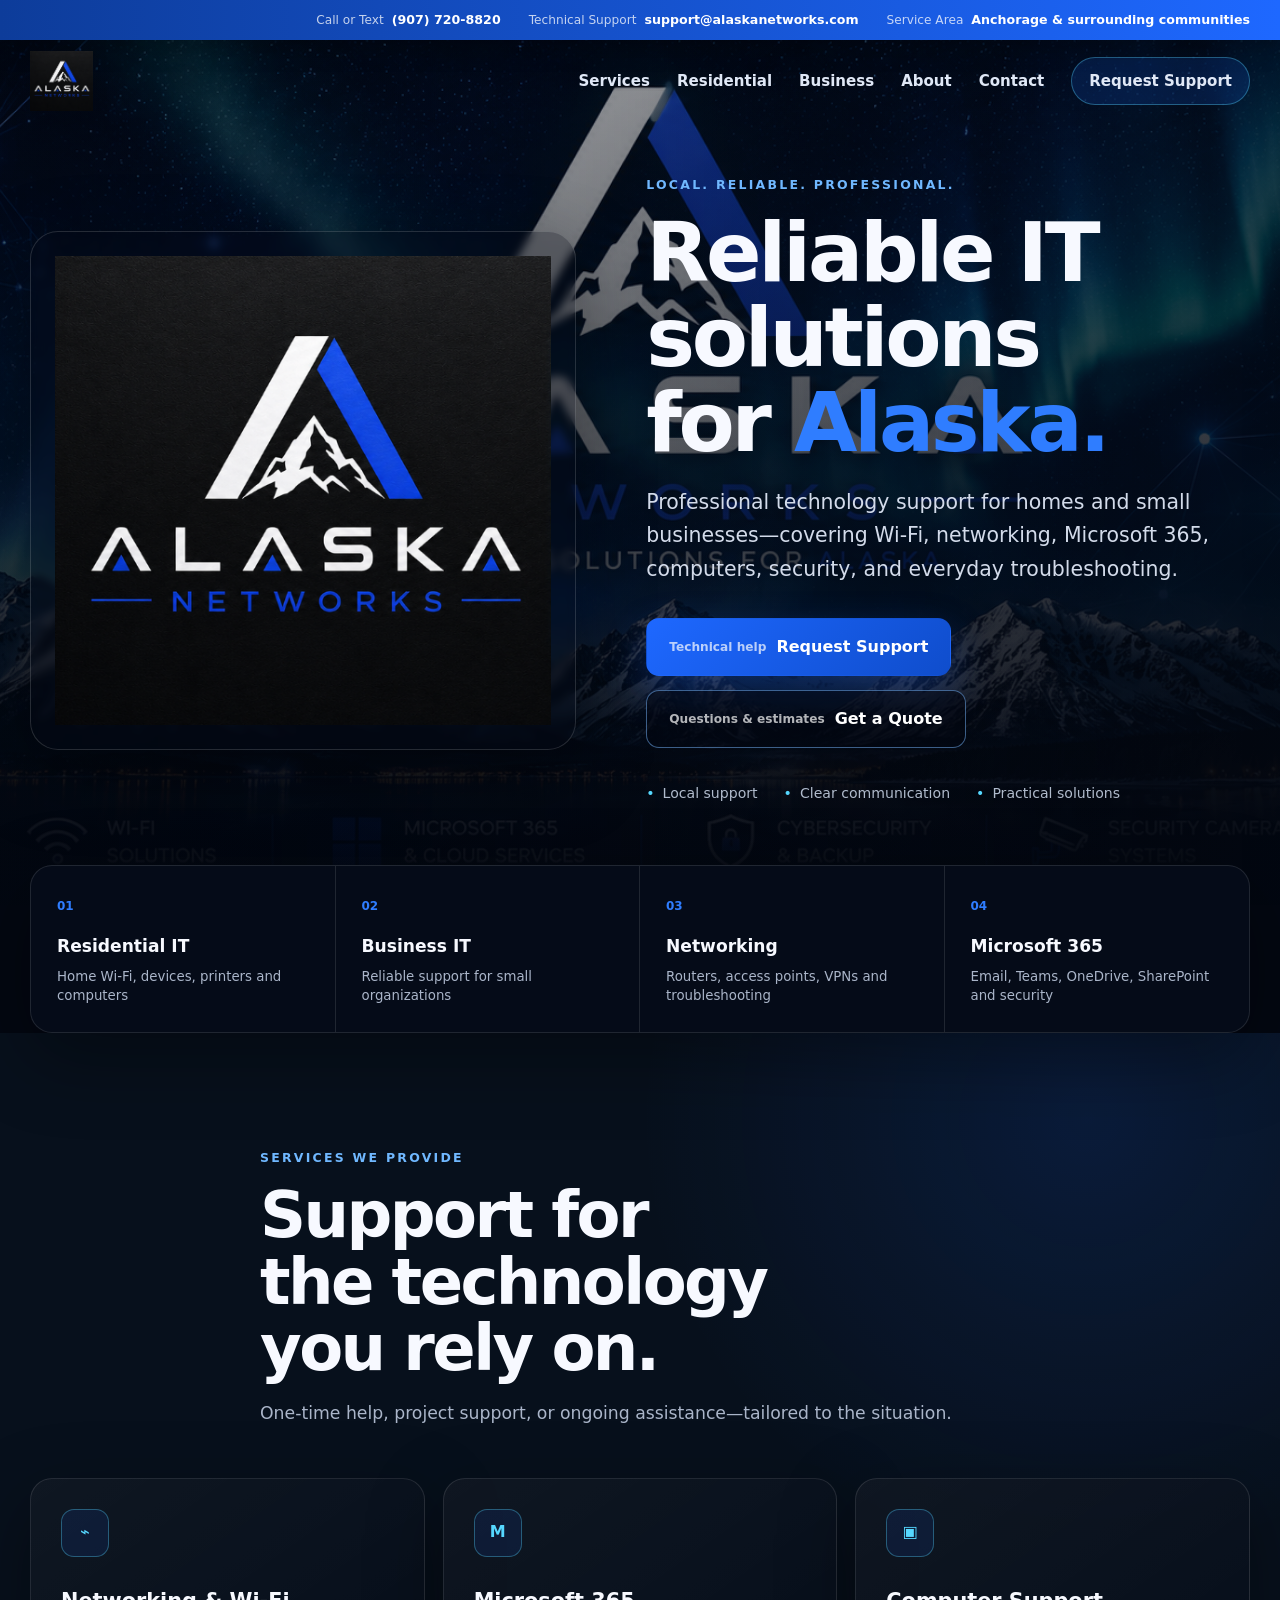
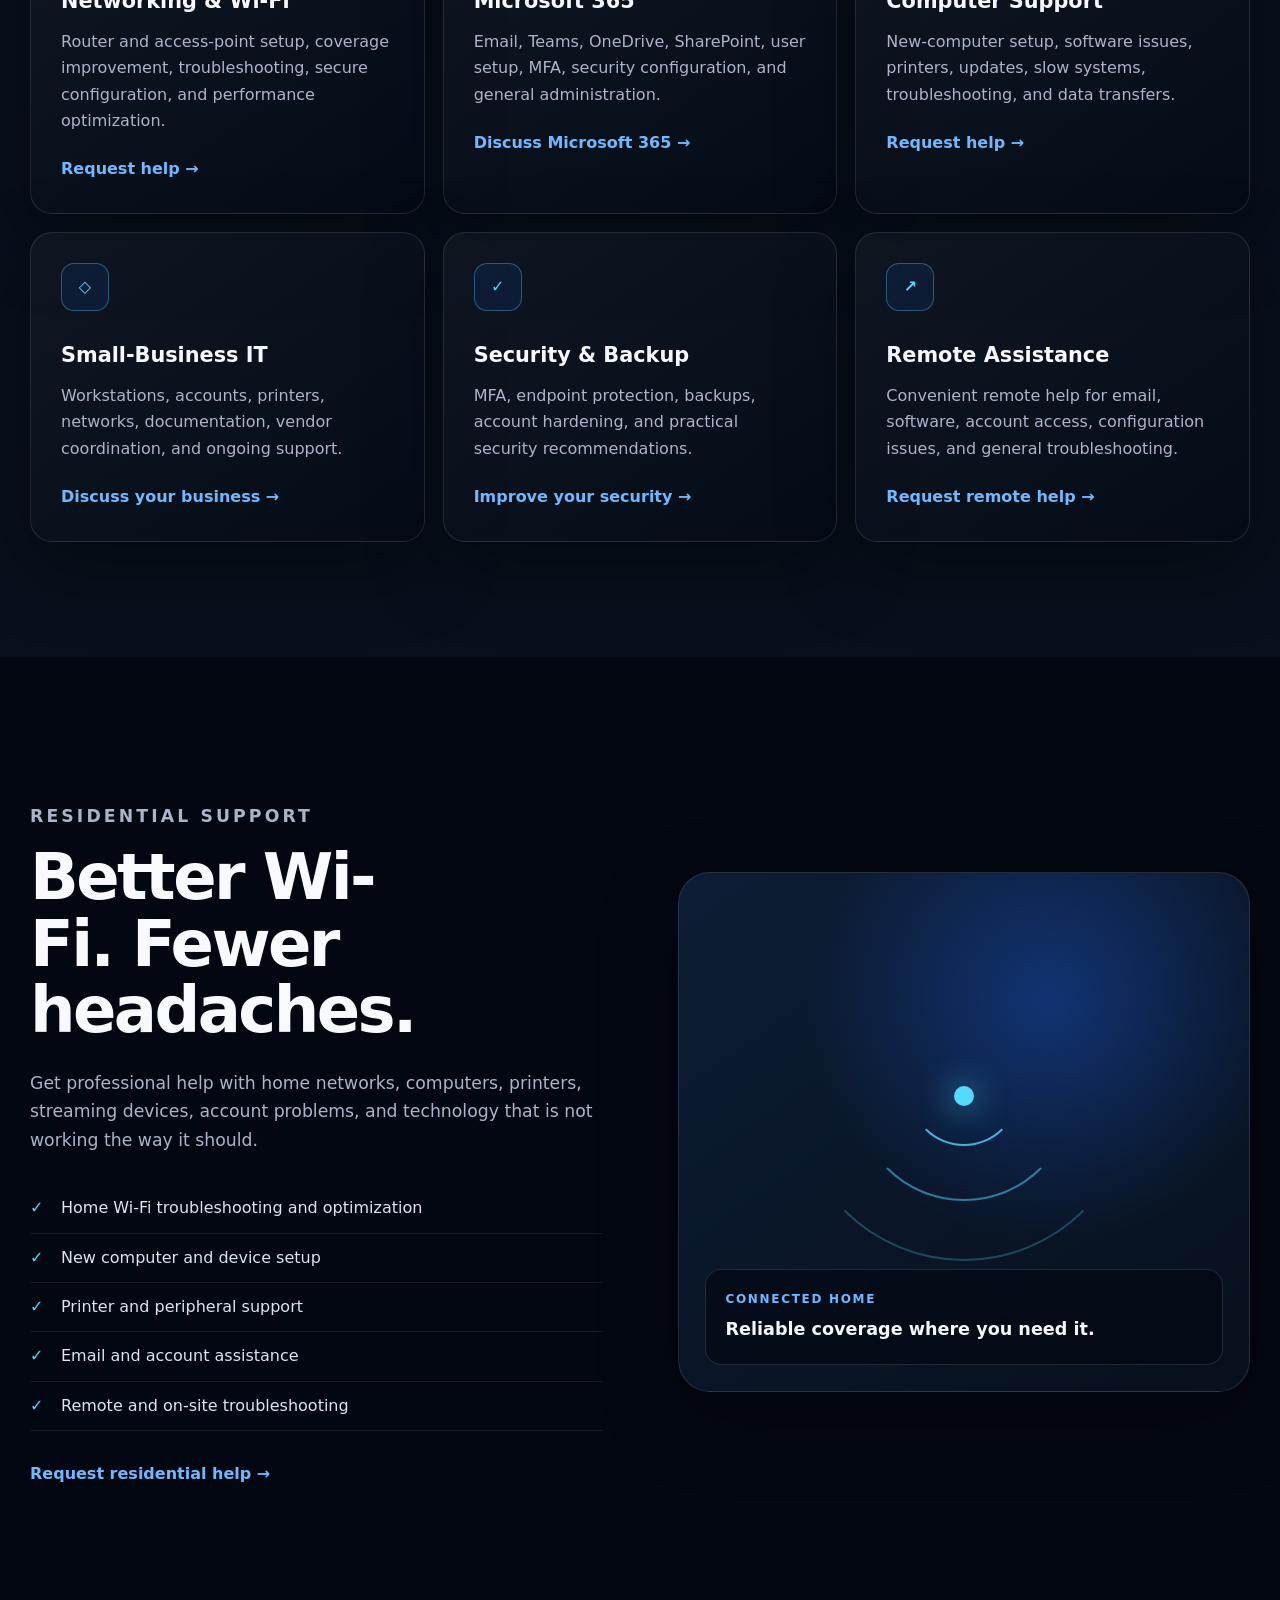
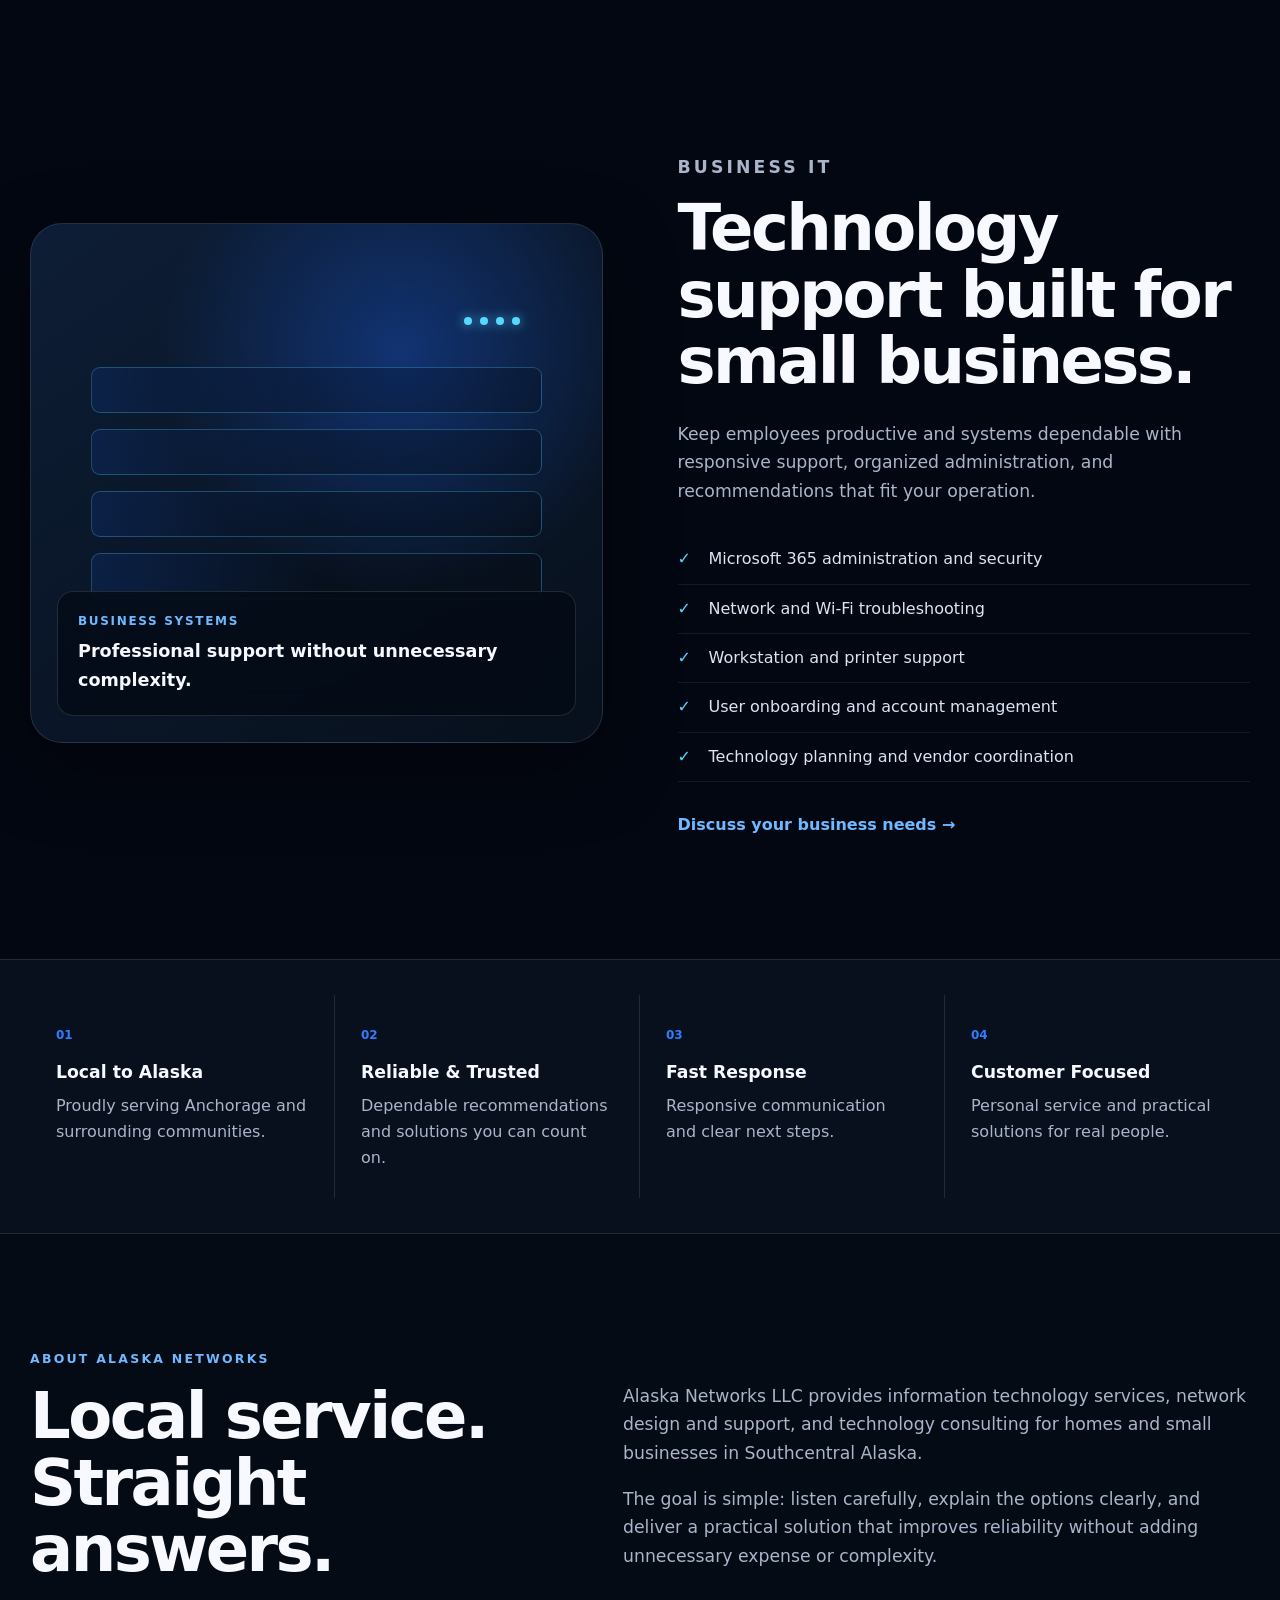
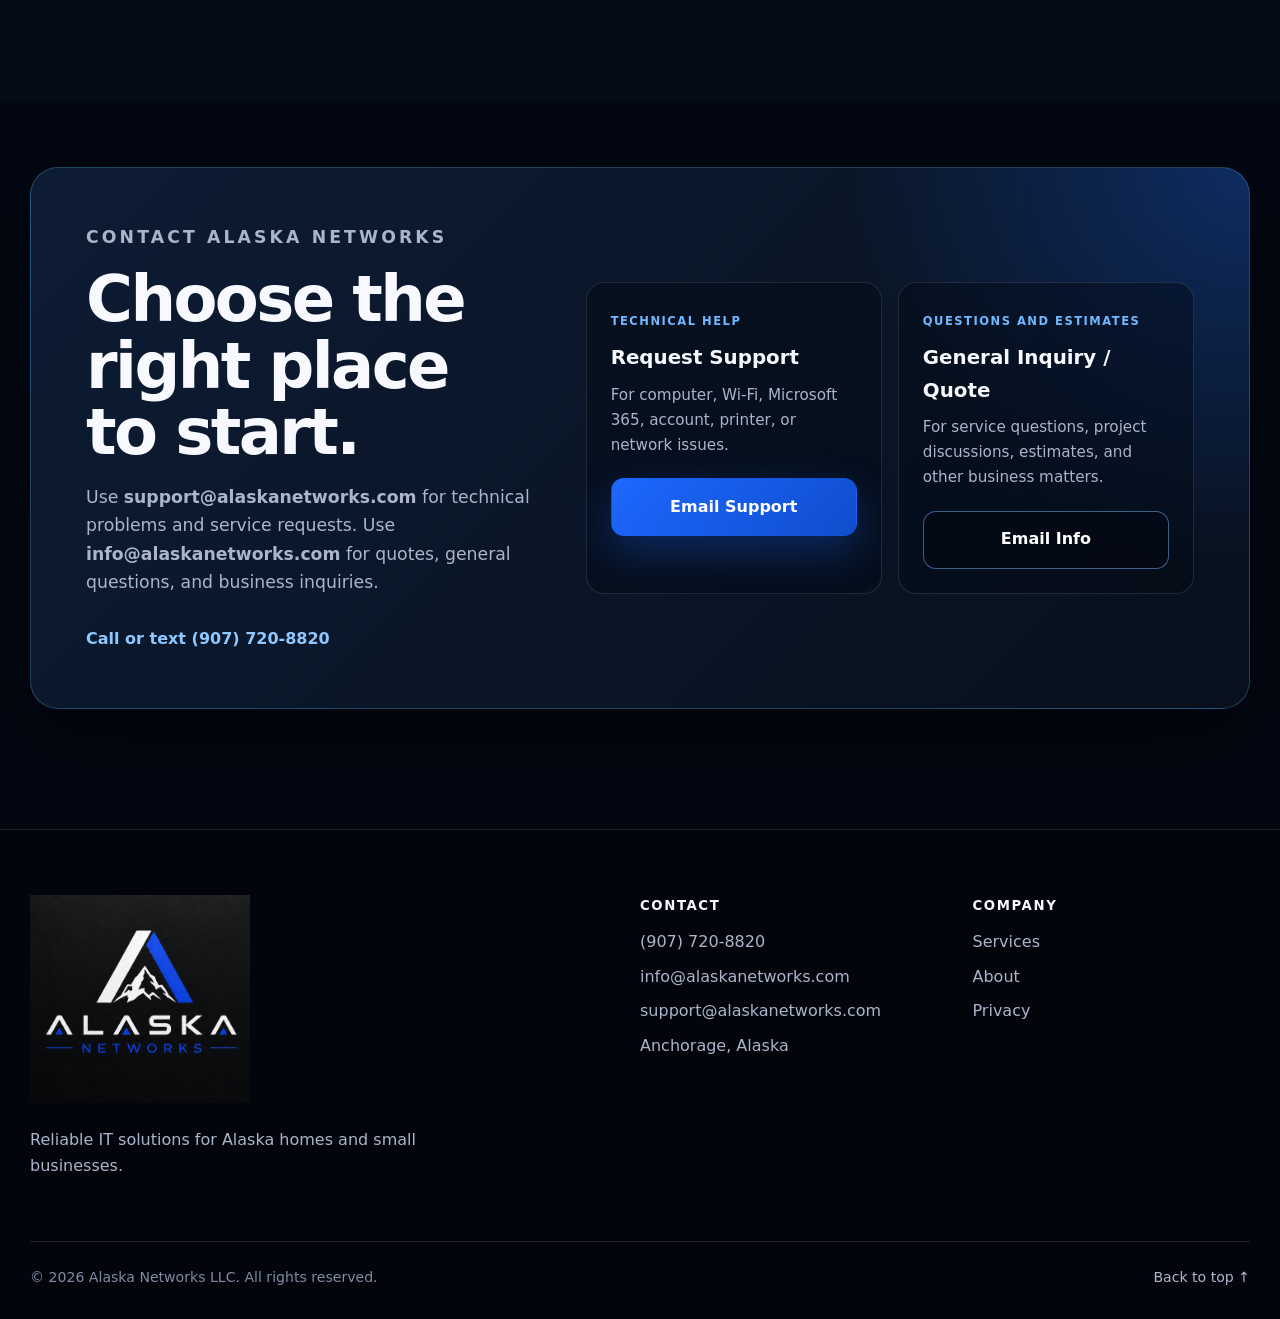
==== commit 6d8654bc: "Add files via upload" ====
--- a/index.html
+++ b/index.html
@@ -1 +1,303 @@
-<!doctype html><html><head><meta charset='utf-8'><meta name='viewport' content='width=device-width,initial-scale=1'><title>Alaska Networks</title><link rel='stylesheet' href='styles.css'></head><body><div class='topbar'>📞 <a href='tel:+19077208820'>(907)720-8820</a> | ✉ <a href='mailto:support@alaskanetworks.com'>support@alaskanetworks.com</a> | Anchorage, Alaska</div><header><div class='logo'>ALASKA NETWORKS</div><nav>Home Residential Business Services About Contact</nav><a class='btn' href='mailto:support@alaskanetworks.com'>Request Support</a></header><section class='hero'><div class='overlay'></div><div class='left'><img class='hero-logo' src='assets/logo.png'></div><div class='right'><p class='tag'>LOCAL. RELIABLE. PROFESSIONAL.</p><h1>Reliable IT solutions<br>for <span>Alaska.</span></h1><p>Professional technology support for homes and small businesses.</p><a class='btn' href='mailto:support@alaskanetworks.com'>Request Support</a> <a class='btn alt' href='mailto:info@alaskanetworks.com'>Get a Quote</a></div></section></body></html>+<!doctype html>
+<html lang="en">
+<head>
+  <meta charset="utf-8">
+  <meta name="viewport" content="width=device-width,initial-scale=1">
+  <meta name="description" content="Alaska Networks provides dependable IT support, networking, Wi-Fi, Microsoft 365 assistance, computer support, and technology consulting in Anchorage and surrounding communities.">
+  <meta name="theme-color" content="#050a14">
+
+  <meta property="og:title" content="Alaska Networks | Reliable IT Solutions for Alaska">
+  <meta property="og:description" content="Professional technology support for homes and small businesses across Southcentral Alaska.">
+  <meta property="og:type" content="website">
+  <meta property="og:url" content="https://alaskanetworks.com/">
+  <meta property="og:image" content="https://alaskanetworks.com/assets/hero-banner.png">
+
+  <title>Alaska Networks | Reliable IT Solutions for Alaska</title>
+  <link rel="icon" href="assets/logo.png">
+  <link rel="stylesheet" href="styles.css">
+  <script defer src="script.js"></script>
+</head>
+
+<body>
+  <a class="skip-link" href="#main">Skip to content</a>
+
+  <div class="topbar">
+    <div class="topbar-inner">
+      <a href="tel:+19077208820"><span>Call or Text</span><strong>(907) 720-8820</strong></a>
+      <a href="mailto:support@alaskanetworks.com"><span>Technical Support</span><strong>support@alaskanetworks.com</strong></a>
+      <span class="topbar-location"><span>Service Area</span><strong>Anchorage & surrounding communities</strong></span>
+    </div>
+  </div>
+
+  <header class="site-header">
+    <div class="nav-shell">
+      <a class="brand" href="#top" aria-label="Alaska Networks home">
+        <img src="assets/logo.png" alt="Alaska Networks">
+      </a>
+
+      <button class="menu-button" type="button" aria-label="Open navigation" aria-expanded="false">
+        <span></span><span></span><span></span>
+      </button>
+
+      <nav class="main-nav" aria-label="Primary navigation">
+        <a href="#services">Services</a>
+        <a href="#residential">Residential</a>
+        <a href="#business">Business</a>
+        <a href="#about">About</a>
+        <a href="#contact">Contact</a>
+        <a class="nav-cta" href="mailto:support@alaskanetworks.com?subject=Support%20Request&body=Name:%0D%0APhone:%0D%0ALocation:%0D%0AHome%20or%20Business:%0D%0ADescribe%20the%20issue:%0D%0A">Request Support</a>
+      </nav>
+    </div>
+  </header>
+
+  <main id="main">
+    <section class="hero" id="top">
+      <div class="hero-bg" aria-hidden="true">
+        <img src="assets/hero-banner.png" alt="">
+        <div class="hero-shade"></div>
+      </div>
+
+      <div class="hero-shell">
+        <div class="hero-art reveal">
+          <div class="logo-panel">
+            <img src="assets/logo.png" alt="Alaska Networks logo">
+          </div>
+        </div>
+
+        <div class="hero-copy reveal">
+          <p class="eyebrow">Local. Reliable. Professional.</p>
+          <h1>Reliable IT solutions for <span>Alaska.</span></h1>
+          <p>
+            Professional technology support for homes and small businesses—covering Wi-Fi,
+            networking, Microsoft 365, computers, security, and everyday troubleshooting.
+          </p>
+
+          <div class="hero-actions">
+            <a class="button primary" href="mailto:support@alaskanetworks.com?subject=Support%20Request&body=Name:%0D%0APhone:%0D%0ALocation:%0D%0AHome%20or%20Business:%0D%0ADescribe%20the%20issue:%0D%0A">
+              <span class="button-kicker">Technical help</span>
+              <strong>Request Support</strong>
+            </a>
+            <a class="button secondary" href="mailto:info@alaskanetworks.com?subject=General%20Inquiry%20or%20Quote">
+              <span class="button-kicker">Questions & estimates</span>
+              <strong>Get a Quote</strong>
+            </a>
+          </div>
+
+          <div class="hero-trust">
+            <span>Local support</span>
+            <span>Clear communication</span>
+            <span>Practical solutions</span>
+          </div>
+        </div>
+      </div>
+    </section>
+
+    <section class="service-ribbon" aria-label="Service highlights">
+      <div class="ribbon-inner">
+        <article><span>01</span><strong>Residential IT</strong><small>Home Wi-Fi, devices, printers and computers</small></article>
+        <article><span>02</span><strong>Business IT</strong><small>Reliable support for small organizations</small></article>
+        <article><span>03</span><strong>Networking</strong><small>Routers, access points, VPNs and troubleshooting</small></article>
+        <article><span>04</span><strong>Microsoft 365</strong><small>Email, Teams, OneDrive, SharePoint and security</small></article>
+      </div>
+    </section>
+
+    <section class="section services-section" id="services">
+      <div class="section-heading reveal">
+        <p class="eyebrow">Services we provide</p>
+        <h2>Support for the technology you rely on.</h2>
+        <p>One-time help, project support, or ongoing assistance—tailored to the situation.</p>
+      </div>
+
+      <div class="services-grid">
+        <article class="service-card reveal">
+          <div class="service-icon">⌁</div>
+          <h3>Networking & Wi-Fi</h3>
+          <p>Router and access-point setup, coverage improvement, troubleshooting, secure configuration, and performance optimization.</p>
+          <a href="mailto:support@alaskanetworks.com?subject=Networking%20or%20Wi-Fi%20Support">Request help →</a>
+        </article>
+
+        <article class="service-card reveal">
+          <div class="service-icon">M</div>
+          <h3>Microsoft 365</h3>
+          <p>Email, Teams, OneDrive, SharePoint, user setup, MFA, security configuration, and general administration.</p>
+          <a href="mailto:info@alaskanetworks.com?subject=Microsoft%20365%20Inquiry">Discuss Microsoft 365 →</a>
+        </article>
+
+        <article class="service-card reveal">
+          <div class="service-icon">▣</div>
+          <h3>Computer Support</h3>
+          <p>New-computer setup, software issues, printers, updates, slow systems, troubleshooting, and data transfers.</p>
+          <a href="mailto:support@alaskanetworks.com?subject=Computer%20Support%20Request">Request help →</a>
+        </article>
+
+        <article class="service-card reveal">
+          <div class="service-icon">◇</div>
+          <h3>Small-Business IT</h3>
+          <p>Workstations, accounts, printers, networks, documentation, vendor coordination, and ongoing support.</p>
+          <a href="mailto:info@alaskanetworks.com?subject=Business%20IT%20Inquiry">Discuss your business →</a>
+        </article>
+
+        <article class="service-card reveal">
+          <div class="service-icon">✓</div>
+          <h3>Security & Backup</h3>
+          <p>MFA, endpoint protection, backups, account hardening, and practical security recommendations.</p>
+          <a href="mailto:info@alaskanetworks.com?subject=Security%20and%20Backup%20Inquiry">Improve your security →</a>
+        </article>
+
+        <article class="service-card reveal">
+          <div class="service-icon">↗</div>
+          <h3>Remote Assistance</h3>
+          <p>Convenient remote help for email, software, account access, configuration issues, and general troubleshooting.</p>
+          <a href="mailto:support@alaskanetworks.com?subject=Remote%20Support%20Request">Request remote help →</a>
+        </article>
+      </div>
+    </section>
+
+    <section class="split-section" id="residential">
+      <div class="split-copy reveal">
+        <p class="eyebrow">Residential support</p>
+        <h2>Better Wi-Fi. Fewer headaches.</h2>
+        <p>
+          Get professional help with home networks, computers, printers, streaming devices,
+          account problems, and technology that is not working the way it should.
+        </p>
+        <ul>
+          <li>Home Wi-Fi troubleshooting and optimization</li>
+          <li>New computer and device setup</li>
+          <li>Printer and peripheral support</li>
+          <li>Email and account assistance</li>
+          <li>Remote and on-site troubleshooting</li>
+        </ul>
+        <a class="inline-link" href="mailto:support@alaskanetworks.com?subject=Residential%20Support%20Request&body=Name:%0D%0APhone:%0D%0ALocation:%0D%0ADescribe%20the%20issue:%0D%0A">Request residential help →</a>
+      </div>
+
+      <div class="visual-panel residential reveal" aria-hidden="true">
+        <div class="wifi-arc a1"></div>
+        <div class="wifi-arc a2"></div>
+        <div class="wifi-arc a3"></div>
+        <div class="wifi-dot"></div>
+        <div class="visual-caption">
+          <span>Connected home</span>
+          <strong>Reliable coverage where you need it.</strong>
+        </div>
+      </div>
+    </section>
+
+    <section class="split-section reverse" id="business">
+      <div class="split-copy reveal">
+        <p class="eyebrow">Business IT</p>
+        <h2>Technology support built for small business.</h2>
+        <p>
+          Keep employees productive and systems dependable with responsive support,
+          organized administration, and recommendations that fit your operation.
+        </p>
+        <ul>
+          <li>Microsoft 365 administration and security</li>
+          <li>Network and Wi-Fi troubleshooting</li>
+          <li>Workstation and printer support</li>
+          <li>User onboarding and account management</li>
+          <li>Technology planning and vendor coordination</li>
+        </ul>
+        <a class="inline-link" href="mailto:info@alaskanetworks.com?subject=Business%20IT%20Inquiry">Discuss your business needs →</a>
+      </div>
+
+      <div class="visual-panel business reveal" aria-hidden="true">
+        <div class="rack-line"></div>
+        <div class="rack-line"></div>
+        <div class="rack-line"></div>
+        <div class="rack-line"></div>
+        <div class="rack-lights"><i></i><i></i><i></i><i></i></div>
+        <div class="visual-caption">
+          <span>Business systems</span>
+          <strong>Professional support without unnecessary complexity.</strong>
+        </div>
+      </div>
+    </section>
+
+    <section class="section trust-section">
+      <div class="trust-grid">
+        <article class="reveal"><span>01</span><h3>Local to Alaska</h3><p>Proudly serving Anchorage and surrounding communities.</p></article>
+        <article class="reveal"><span>02</span><h3>Reliable & Trusted</h3><p>Dependable recommendations and solutions you can count on.</p></article>
+        <article class="reveal"><span>03</span><h3>Fast Response</h3><p>Responsive communication and clear next steps.</p></article>
+        <article class="reveal"><span>04</span><h3>Customer Focused</h3><p>Personal service and practical solutions for real people.</p></article>
+      </div>
+    </section>
+
+    <section class="section about-section" id="about">
+      <div class="about-grid">
+        <div class="section-heading reveal">
+          <p class="eyebrow">About Alaska Networks</p>
+          <h2>Local service. Straight answers.</h2>
+        </div>
+        <div class="about-copy reveal">
+          <p>
+            Alaska Networks LLC provides information technology services, network design and support,
+            and technology consulting for homes and small businesses in Southcentral Alaska.
+          </p>
+          <p>
+            The goal is simple: listen carefully, explain the options clearly, and deliver a practical
+            solution that improves reliability without adding unnecessary expense or complexity.
+          </p>
+        </div>
+      </div>
+    </section>
+
+    <section class="contact-section" id="contact">
+      <div class="contact-card reveal">
+        <div>
+          <p class="eyebrow">Contact Alaska Networks</p>
+          <h2>Choose the right place to start.</h2>
+          <p>
+            Use <strong>support@alaskanetworks.com</strong> for technical problems and service requests.
+            Use <strong>info@alaskanetworks.com</strong> for quotes, general questions, and business inquiries.
+          </p>
+          <a class="phone-link" href="tel:+19077208820">Call or text (907) 720-8820</a>
+        </div>
+
+        <div class="contact-options">
+          <article>
+            <span>Technical help</span>
+            <h3>Request Support</h3>
+            <p>For computer, Wi-Fi, Microsoft 365, account, printer, or network issues.</p>
+            <a class="button primary" href="mailto:support@alaskanetworks.com?subject=Support%20Request&body=Name:%0D%0APhone:%0D%0ALocation:%0D%0AHome%20or%20Business:%0D%0ADescribe%20the%20issue:%0D%0A">Email Support</a>
+          </article>
+          <article>
+            <span>Questions and estimates</span>
+            <h3>General Inquiry / Quote</h3>
+            <p>For service questions, project discussions, estimates, and other business matters.</p>
+            <a class="button secondary" href="mailto:info@alaskanetworks.com?subject=General%20Inquiry%20or%20Quote">Email Info</a>
+          </article>
+        </div>
+      </div>
+    </section>
+  </main>
+
+  <a class="mobile-call" href="tel:+19077208820">Call or Text (907) 720-8820</a>
+
+  <footer>
+    <div class="footer-grid">
+      <div>
+        <img src="assets/logo.png" alt="Alaska Networks">
+        <p>Reliable IT solutions for Alaska homes and small businesses.</p>
+      </div>
+      <div>
+        <h3>Contact</h3>
+        <a href="tel:+19077208820">(907) 720-8820</a>
+        <a href="mailto:info@alaskanetworks.com">info@alaskanetworks.com</a>
+        <a href="mailto:support@alaskanetworks.com">support@alaskanetworks.com</a>
+        <span>Anchorage, Alaska</span>
+      </div>
+      <div>
+        <h3>Company</h3>
+        <a href="#services">Services</a>
+        <a href="#about">About</a>
+        <a href="privacy.html">Privacy</a>
+      </div>
+    </div>
+    <div class="footer-bottom">
+      <span>© <span id="year"></span> Alaska Networks LLC. All rights reserved.</span>
+      <a href="#top">Back to top ↑</a>
+    </div>
+  </footer>
+</body>
+</html>
--- a/styles.css
+++ b/styles.css
@@ -1 +1,787 @@
-body{margin:0;font-family:Arial;background:#08111d;color:#fff}.topbar{background:#1659dd;padding:10px;text-align:center}.topbar a{color:#fff}.btn{background:#2468ff;color:#fff;padding:12px 20px;border-radius:8px;text-decoration:none;display:inline-block;margin:6px}.alt{background:transparent;border:1px solid #6fa8ff}header{display:flex;justify-content:space-between;align-items:center;padding:18px 40px;background:#0d1524}.hero{display:grid;grid-template-columns:1fr 1fr;min-height:75vh;background:url('assets/hero-banner.png') center/cover no-repeat;position:relative;padding:50px}.overlay{position:absolute;inset:0;background:rgba(0,0,0,.45)}.left,.right{position:relative;z-index:1}.hero-logo{max-width:430px;width:90%}h1{font-size:64px}h1 span{color:#2d7cff}.tag{letter-spacing:4px;color:#7ab2ff}+:root {
+  --bg: #030711;
+  --bg-soft: #07101c;
+  --panel: #0d1828;
+  --text: #f7f9ff;
+  --muted: #aab5c9;
+  --line: rgba(255,255,255,.11);
+  --blue: #1e68ff;
+  --blue2: #0f4dcc;
+  --cyan: #56d8ff;
+  --max: 1220px;
+  --radius: 22px;
+  --shadow: 0 25px 75px rgba(0,0,0,.36);
+}
+
+* { box-sizing: border-box; }
+html { scroll-behavior: smooth; }
+
+body {
+  margin: 0;
+  color: var(--text);
+  background:
+    radial-gradient(circle at 20% 0%, rgba(30,104,255,.09), transparent 32rem),
+    var(--bg);
+  font-family: Inter, ui-sans-serif, system-ui, -apple-system, BlinkMacSystemFont, "Segoe UI", sans-serif;
+  line-height: 1.65;
+}
+
+img { max-width: 100%; }
+a { color: inherit; }
+
+.skip-link {
+  position: fixed;
+  top: -100px;
+  left: 20px;
+  z-index: 5000;
+  padding: 12px 16px;
+  background: #fff;
+  color: #000;
+  border-radius: 8px;
+}
+.skip-link:focus { top: 20px; }
+
+.topbar {
+  position: fixed;
+  inset: 0 0 auto 0;
+  z-index: 1200;
+  height: 40px;
+  display: flex;
+  align-items: center;
+  background: linear-gradient(90deg, #0d3c9a, #1e68ff);
+  box-shadow: 0 8px 24px rgba(0,0,0,.22);
+}
+
+.topbar-inner {
+  width: min(var(--max), calc(100% - 36px));
+  margin: 0 auto;
+  display: flex;
+  justify-content: flex-end;
+  gap: 28px;
+  font-size: .76rem;
+}
+
+.topbar a,
+.topbar-location {
+  display: inline-flex;
+  gap: 8px;
+  color: #fff;
+  text-decoration: none;
+  white-space: nowrap;
+}
+.topbar a:hover { text-decoration: underline; }
+.topbar span span,
+.topbar a span { opacity: .75; }
+.topbar strong { font-size: .79rem; }
+
+.site-header {
+  position: fixed;
+  inset: 40px 0 auto 0;
+  z-index: 1100;
+  border-bottom: 1px solid transparent;
+  transition: .25s ease;
+}
+.site-header.scrolled {
+  background: rgba(3,7,17,.86);
+  border-color: var(--line);
+  backdrop-filter: blur(16px);
+}
+
+.nav-shell {
+  width: min(var(--max), calc(100% - 36px));
+  min-height: 82px;
+  margin: 0 auto;
+  display: flex;
+  align-items: center;
+  justify-content: space-between;
+}
+
+.brand { display: flex; align-items: center; }
+.brand img {
+  width: 205px;
+  max-height: 60px;
+  object-fit: contain;
+  object-position: left center;
+}
+
+.main-nav {
+  display: flex;
+  align-items: center;
+  gap: 27px;
+}
+.main-nav a {
+  color: #e0e8f6;
+  text-decoration: none;
+  font-size: .94rem;
+  font-weight: 720;
+}
+.main-nav a:hover { color: #fff; }
+.nav-cta {
+  padding: 11px 17px;
+  border: 1px solid rgba(86,216,255,.36);
+  border-radius: 999px;
+  background: rgba(30,104,255,.16);
+}
+
+.menu-button {
+  display: none;
+  width: 44px;
+  height: 44px;
+  padding: 10px;
+  border: 1px solid var(--line);
+  border-radius: 10px;
+  background: transparent;
+}
+.menu-button span {
+  display: block;
+  height: 2px;
+  margin: 5px 0;
+  background: #fff;
+}
+
+.hero {
+  position: relative;
+  min-height: 860px;
+  display: flex;
+  align-items: center;
+  overflow: hidden;
+  padding: 175px 22px 100px;
+  isolation: isolate;
+}
+
+.hero-bg {
+  position: absolute;
+  inset: 0;
+  z-index: -2;
+}
+.hero-bg img {
+  width: 100%;
+  height: 100%;
+  object-fit: cover;
+  object-position: center;
+}
+.hero-shade {
+  position: absolute;
+  inset: 0;
+  background:
+    linear-gradient(90deg, rgba(2,7,16,.30), rgba(2,7,16,.12) 45%, rgba(2,7,16,.52)),
+    linear-gradient(to bottom, rgba(2,7,16,.30), rgba(2,7,16,.78) 74%, var(--bg));
+}
+
+.hero-shell {
+  width: min(var(--max), 100%);
+  margin: 0 auto;
+  display: grid;
+  grid-template-columns: .95fr 1.05fr;
+  gap: 70px;
+  align-items: center;
+}
+
+.logo-panel {
+  padding: 24px;
+  border: 1px solid rgba(255,255,255,.14);
+  border-radius: 28px;
+  background: rgba(4,10,21,.28);
+  backdrop-filter: blur(4px);
+  box-shadow: var(--shadow);
+}
+.logo-panel img {
+  display: block;
+  width: 100%;
+  max-height: 520px;
+  object-fit: contain;
+}
+
+.eyebrow {
+  margin: 0 0 14px;
+  color: #70b8ff;
+  font-size: .78rem;
+  font-weight: 900;
+  letter-spacing: .18em;
+  text-transform: uppercase;
+}
+
+.hero-copy h1,
+.section-heading h2,
+.split-copy h2,
+.contact-card h2 {
+  margin: 0;
+  line-height: 1.04;
+  letter-spacing: -.04em;
+}
+.hero-copy h1 {
+  font-size: clamp(3.2rem, 6.4vw, 6.2rem);
+  text-wrap: balance;
+}
+.hero-copy h1 span { color: #2f7dff; }
+.hero-copy > p:not(.eyebrow) {
+  max-width: 720px;
+  color: #d3dbea;
+  font-size: clamp(1.08rem, 2vw, 1.28rem);
+}
+
+.hero-actions {
+  display: flex;
+  flex-wrap: wrap;
+  gap: 14px;
+  margin-top: 31px;
+}
+
+.button {
+  display: inline-flex;
+  min-height: 58px;
+  align-items: center;
+  justify-content: center;
+  padding: 12px 22px;
+  border: 1px solid transparent;
+  border-radius: 13px;
+  color: #fff;
+  text-decoration: none;
+  font-weight: 850;
+  transition: transform .2s ease, box-shadow .2s ease, border-color .2s ease;
+}
+.button:hover { transform: translateY(-2px); }
+.button.primary {
+  background: linear-gradient(135deg, var(--blue), var(--blue2));
+  box-shadow: 0 16px 42px rgba(30,104,255,.30);
+}
+.button.secondary {
+  border-color: rgba(121,183,255,.50);
+  background: rgba(3,7,17,.54);
+}
+.button-kicker {
+  display: block;
+  margin-right: 10px;
+  opacity: .70;
+  font-size: .76rem;
+  font-weight: 700;
+}
+
+.hero-trust {
+  display: flex;
+  flex-wrap: wrap;
+  gap: 13px 26px;
+  margin-top: 34px;
+  color: #b0bbcc;
+  font-size: .88rem;
+}
+.hero-trust span::before {
+  content: "•";
+  margin-right: 8px;
+  color: var(--cyan);
+}
+
+.service-ribbon {
+  position: relative;
+  z-index: 3;
+  margin-top: -40px;
+  padding: 0 22px;
+}
+.ribbon-inner {
+  width: min(var(--max), 100%);
+  margin: 0 auto;
+  display: grid;
+  grid-template-columns: repeat(4, 1fr);
+  overflow: hidden;
+  border: 1px solid var(--line);
+  border-radius: 22px;
+  background: rgba(6,13,25,.92);
+  backdrop-filter: blur(16px);
+  box-shadow: var(--shadow);
+}
+.ribbon-inner article {
+  min-height: 145px;
+  padding: 26px;
+  border-right: 1px solid var(--line);
+}
+.ribbon-inner article:last-child { border-right: 0; }
+.ribbon-inner span {
+  color: #2f7dff;
+  font-size: .75rem;
+  font-weight: 900;
+}
+.ribbon-inner strong {
+  display: block;
+  margin-top: 13px;
+  font-size: 1.07rem;
+}
+.ribbon-inner small {
+  display: block;
+  margin-top: 7px;
+  color: var(--muted);
+  line-height: 1.45;
+}
+
+.section { padding: 115px 22px; }
+.section > * {
+  width: min(var(--max), 100%);
+  margin-left: auto;
+  margin-right: auto;
+}
+.section-heading { max-width: 760px; }
+.section-heading h2,
+.split-copy h2,
+.contact-card h2 {
+  font-size: clamp(2.3rem, 5vw, 4.35rem);
+  text-wrap: balance;
+}
+.section-heading > p:last-child,
+.split-copy > p,
+.about-copy p,
+.contact-card p {
+  color: var(--muted);
+  font-size: 1.08rem;
+}
+
+.services-section {
+  background:
+    radial-gradient(circle at 85% 7%, rgba(30,104,255,.13), transparent 28rem),
+    #07101c;
+}
+
+.services-grid {
+  display: grid;
+  grid-template-columns: repeat(3, 1fr);
+  gap: 18px;
+  margin-top: 50px;
+}
+.service-card {
+  min-height: 300px;
+  padding: 30px;
+  border: 1px solid var(--line);
+  border-radius: var(--radius);
+  background:
+    linear-gradient(145deg, rgba(255,255,255,.045), transparent),
+    rgba(5,12,24,.74);
+  box-shadow: var(--shadow);
+  transition: transform .25s ease, border-color .25s ease;
+}
+.service-card:hover {
+  transform: translateY(-7px);
+  border-color: rgba(86,216,255,.42);
+}
+.service-icon {
+  width: 48px;
+  height: 48px;
+  display: grid;
+  place-items: center;
+  margin-bottom: 27px;
+  border: 1px solid rgba(86,216,255,.34);
+  border-radius: 13px;
+  color: var(--cyan);
+  background: rgba(30,104,255,.10);
+  font-weight: 900;
+}
+.service-card h3 {
+  margin: 0 0 11px;
+  font-size: 1.3rem;
+}
+.service-card p {
+  margin: 0 0 22px;
+  color: var(--muted);
+}
+.service-card a {
+  color: #70b8ff;
+  text-decoration: none;
+  font-weight: 820;
+}
+
+.split-section {
+  width: min(var(--max), calc(100% - 44px));
+  margin: 0 auto;
+  padding: 120px 0;
+  display: grid;
+  grid-template-columns: 1fr 1fr;
+  gap: 75px;
+  align-items: center;
+}
+.reverse .split-copy { order: 2; }
+.split-copy > p { margin-top: 25px; }
+.split-copy ul {
+  padding: 0;
+  margin: 30px 0;
+  list-style: none;
+}
+.split-copy li {
+  position: relative;
+  padding: 11px 0 11px 31px;
+  color: #dbe4f3;
+  border-bottom: 1px solid rgba(255,255,255,.07);
+}
+.split-copy li::before {
+  content: "✓";
+  position: absolute;
+  left: 0;
+  color: var(--cyan);
+  font-weight: 900;
+}
+.inline-link {
+  color: #70b8ff;
+  font-weight: 850;
+  text-decoration: none;
+}
+
+.visual-panel {
+  position: relative;
+  min-height: 520px;
+  overflow: hidden;
+  border: 1px solid var(--line);
+  border-radius: 32px;
+  background:
+    radial-gradient(circle at 65% 25%, rgba(30,104,255,.34), transparent 15rem),
+    linear-gradient(145deg, #0d1d35, #07101c);
+  box-shadow: var(--shadow);
+}
+.visual-caption {
+  position: absolute;
+  inset: auto 26px 26px;
+  padding: 20px;
+  border: 1px solid rgba(255,255,255,.12);
+  border-radius: 16px;
+  background: rgba(4,10,21,.74);
+  backdrop-filter: blur(14px);
+}
+.visual-caption span {
+  display: block;
+  color: #70b8ff;
+  font-size: .75rem;
+  font-weight: 900;
+  letter-spacing: .14em;
+  text-transform: uppercase;
+}
+.visual-caption strong {
+  display: block;
+  margin-top: 5px;
+  font-size: 1.1rem;
+}
+
+.wifi-arc {
+  position: absolute;
+  left: 50%;
+  top: 42%;
+  border: 2px solid rgba(86,216,255,.8);
+  border-color: rgba(86,216,255,.8) transparent transparent transparent;
+  border-radius: 50%;
+  transform: translate(-50%, -50%) rotate(180deg);
+}
+.a1 { width: 110px; height: 110px; }
+.a2 { width: 220px; height: 220px; opacity: .65; }
+.a3 { width: 340px; height: 340px; opacity: .32; }
+.wifi-dot {
+  position: absolute;
+  left: 50%;
+  top: 43%;
+  width: 20px;
+  height: 20px;
+  border-radius: 50%;
+  background: var(--cyan);
+  box-shadow: 0 0 35px rgba(86,216,255,.9);
+  transform: translate(-50%, -50%);
+}
+
+.business {
+  display: flex;
+  flex-direction: column;
+  justify-content: center;
+  gap: 16px;
+  padding: 60px;
+}
+.rack-line {
+  height: 46px;
+  border: 1px solid rgba(86,216,255,.28);
+  border-radius: 9px;
+  background:
+    linear-gradient(90deg, rgba(30,104,255,.16), transparent 50%),
+    rgba(0,0,0,.20);
+}
+.rack-lights {
+  position: absolute;
+  top: 93px;
+  right: 82px;
+  display: flex;
+  gap: 8px;
+}
+.rack-lights i {
+  width: 8px;
+  height: 8px;
+  border-radius: 50%;
+  background: var(--cyan);
+  box-shadow: 0 0 11px rgba(86,216,255,.8);
+}
+
+.trust-section {
+  padding-top: 35px;
+  padding-bottom: 35px;
+  border-top: 1px solid var(--line);
+  border-bottom: 1px solid var(--line);
+  background: #07101c;
+}
+.trust-grid {
+  display: grid;
+  grid-template-columns: repeat(4, 1fr);
+}
+.trust-grid article {
+  padding: 26px;
+  border-right: 1px solid var(--line);
+}
+.trust-grid article:last-child { border-right: 0; }
+.trust-grid span {
+  color: #2f7dff;
+  font-size: .75rem;
+  font-weight: 900;
+}
+.trust-grid h3 {
+  margin: 11px 0 6px;
+  font-size: 1.08rem;
+}
+.trust-grid p {
+  margin: 0;
+  color: var(--muted);
+}
+
+.about-section { background: #050b15; }
+.about-grid {
+  display: grid;
+  grid-template-columns: .9fr 1.1fr;
+  gap: 80px;
+}
+.about-copy { padding-top: 16px; }
+
+.contact-section {
+  padding: 65px 22px 120px;
+}
+.contact-card {
+  width: min(var(--max), 100%);
+  margin: 0 auto;
+  padding: 55px;
+  display: grid;
+  grid-template-columns: .85fr 1.15fr;
+  gap: 50px;
+  align-items: center;
+  border: 1px solid rgba(86,216,255,.25);
+  border-radius: 28px;
+  background:
+    radial-gradient(circle at 100% 0%, rgba(30,104,255,.28), transparent 25rem),
+    linear-gradient(135deg, #0d1c34, #07101c);
+  box-shadow: var(--shadow);
+}
+.phone-link {
+  display: inline-block;
+  margin-top: 12px;
+  color: #8fc8ff;
+  font-weight: 850;
+  text-decoration: none;
+}
+.contact-options {
+  display: grid;
+  grid-template-columns: 1fr 1fr;
+  gap: 16px;
+}
+.contact-options article {
+  padding: 24px;
+  border: 1px solid var(--line);
+  border-radius: 18px;
+  background: rgba(4,10,21,.46);
+}
+.contact-options article > span {
+  color: #70b8ff;
+  font-size: .72rem;
+  font-weight: 900;
+  letter-spacing: .13em;
+  text-transform: uppercase;
+}
+.contact-options h3 {
+  margin: 8px 0;
+  font-size: 1.24rem;
+}
+.contact-options p {
+  margin: 0 0 20px;
+  font-size: .95rem;
+}
+.contact-options .button { width: 100%; }
+
+.mobile-call { display: none; }
+
+footer {
+  padding: 65px 22px 30px;
+  border-top: 1px solid var(--line);
+  background: #02050c;
+}
+.footer-grid,
+.footer-bottom {
+  width: min(var(--max), 100%);
+  margin: 0 auto;
+}
+.footer-grid {
+  display: grid;
+  grid-template-columns: 1.5fr .75fr .75fr;
+  gap: 55px;
+}
+.footer-grid img { width: 220px; }
+.footer-grid p {
+  max-width: 390px;
+  color: var(--muted);
+}
+.footer-grid h3 {
+  margin: 0 0 13px;
+  font-size: .83rem;
+  letter-spacing: .12em;
+  text-transform: uppercase;
+}
+.footer-grid a,
+.footer-grid span {
+  display: block;
+  margin: 8px 0;
+  color: var(--muted);
+  text-decoration: none;
+}
+.footer-grid a:hover { color: #fff; }
+.footer-bottom {
+  margin-top: 45px;
+  padding-top: 24px;
+  display: flex;
+  justify-content: space-between;
+  gap: 20px;
+  border-top: 1px solid var(--line);
+  color: #7f8ca3;
+  font-size: .88rem;
+}
+.footer-bottom a {
+  color: #aeb9cd;
+  text-decoration: none;
+}
+
+.reveal {
+  opacity: 0;
+  transform: translateY(24px);
+  transition: opacity .7s ease, transform .7s ease;
+}
+.reveal.visible {
+  opacity: 1;
+  transform: translateY(0);
+}
+
+@media (max-width: 1000px) {
+  .hero-shell,
+  .split-section,
+  .about-grid,
+  .contact-card {
+    grid-template-columns: 1fr;
+  }
+  .hero-shell { gap: 45px; }
+  .hero-art { max-width: 760px; margin: 0 auto; }
+  .hero-copy { text-align: center; }
+  .hero-actions,
+  .hero-trust { justify-content: center; }
+  .reverse .split-copy { order: 0; }
+}
+
+@media (max-width: 900px) {
+  .menu-button { display: block; }
+
+  .main-nav {
+    position: absolute;
+    top: 75px;
+    right: 18px;
+    width: min(320px, calc(100vw - 36px));
+    padding: 18px;
+    display: none;
+    flex-direction: column;
+    align-items: stretch;
+    gap: 4px;
+    border: 1px solid var(--line);
+    border-radius: 16px;
+    background: rgba(3,7,17,.97);
+    box-shadow: var(--shadow);
+  }
+  .main-nav.open { display: flex; }
+  .main-nav a { padding: 11px 12px; }
+
+  .ribbon-inner,
+  .services-grid,
+  .trust-grid,
+  .footer-grid {
+    grid-template-columns: 1fr 1fr;
+  }
+
+  .ribbon-inner article:nth-child(2),
+  .trust-grid article:nth-child(2) { border-right: 0; }
+  .ribbon-inner article:nth-child(-n+2),
+  .trust-grid article:nth-child(-n+2) { border-bottom: 1px solid var(--line); }
+
+  .visual-panel { min-height: 420px; }
+}
+
+@media (max-width: 680px) {
+  .topbar-inner { justify-content: center; }
+  .topbar a[href^="mailto:"],
+  .topbar-location { display: none; }
+
+  .brand img { width: 155px; }
+
+  .hero {
+    min-height: 790px;
+    padding: 155px 18px 90px;
+  }
+  .hero-copy h1 { font-size: clamp(3rem, 15vw, 4.7rem); }
+
+  .hero-actions .button {
+    width: 100%;
+  }
+
+  .section { padding: 82px 18px; }
+
+  .ribbon-inner,
+  .services-grid,
+  .trust-grid,
+  .footer-grid,
+  .contact-options {
+    grid-template-columns: 1fr;
+  }
+
+  .ribbon-inner article,
+  .trust-grid article {
+    border-right: 0;
+    border-bottom: 1px solid var(--line);
+  }
+  .ribbon-inner article:last-child,
+  .trust-grid article:last-child { border-bottom: 0; }
+
+  .split-section {
+    width: min(100% - 36px, var(--max));
+    padding: 84px 0;
+  }
+  .visual-panel { min-height: 365px; }
+  .business { padding: 35px; }
+  .contact-card { padding: 34px 24px; }
+
+  .mobile-call {
+    position: fixed;
+    z-index: 1300;
+    left: 16px;
+    right: 16px;
+    bottom: 16px;
+    display: block;
+    padding: 14px 18px;
+    border-radius: 999px;
+    color: #fff;
+    background: linear-gradient(135deg, var(--blue), var(--blue2));
+    box-shadow: 0 14px 38px rgba(0,0,0,.35);
+    text-align: center;
+    text-decoration: none;
+    font-weight: 900;
+  }
+
+  body { padding-bottom: 78px; }
+  .footer-bottom { flex-direction: column; }
+}
+
+@media (prefers-reduced-motion: reduce) {
+  html { scroll-behavior: auto; }
+  *, *::before, *::after {
+    transition-duration: .01ms !important;
+    animation-duration: .01ms !important;
+    animation-iteration-count: 1 !important;
+  }
+  .reveal { opacity: 1; transform: none; }
+}
